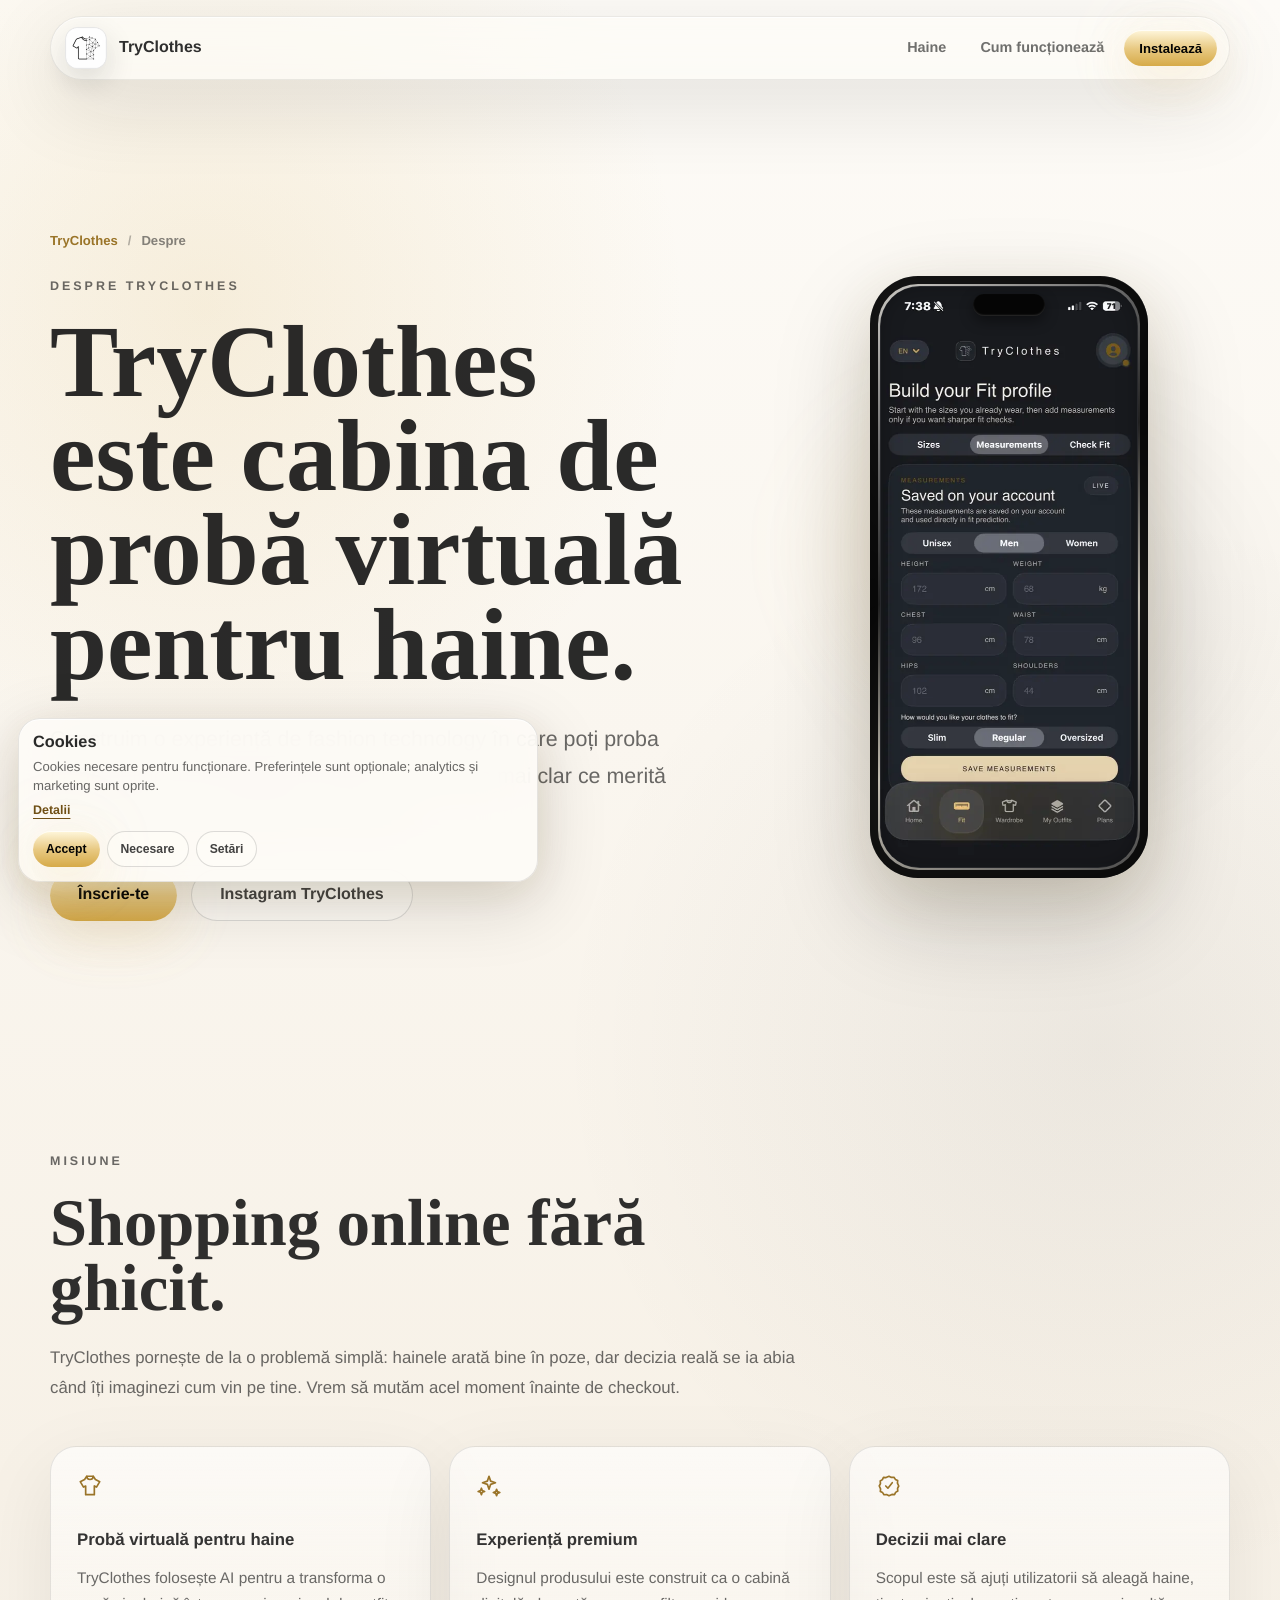
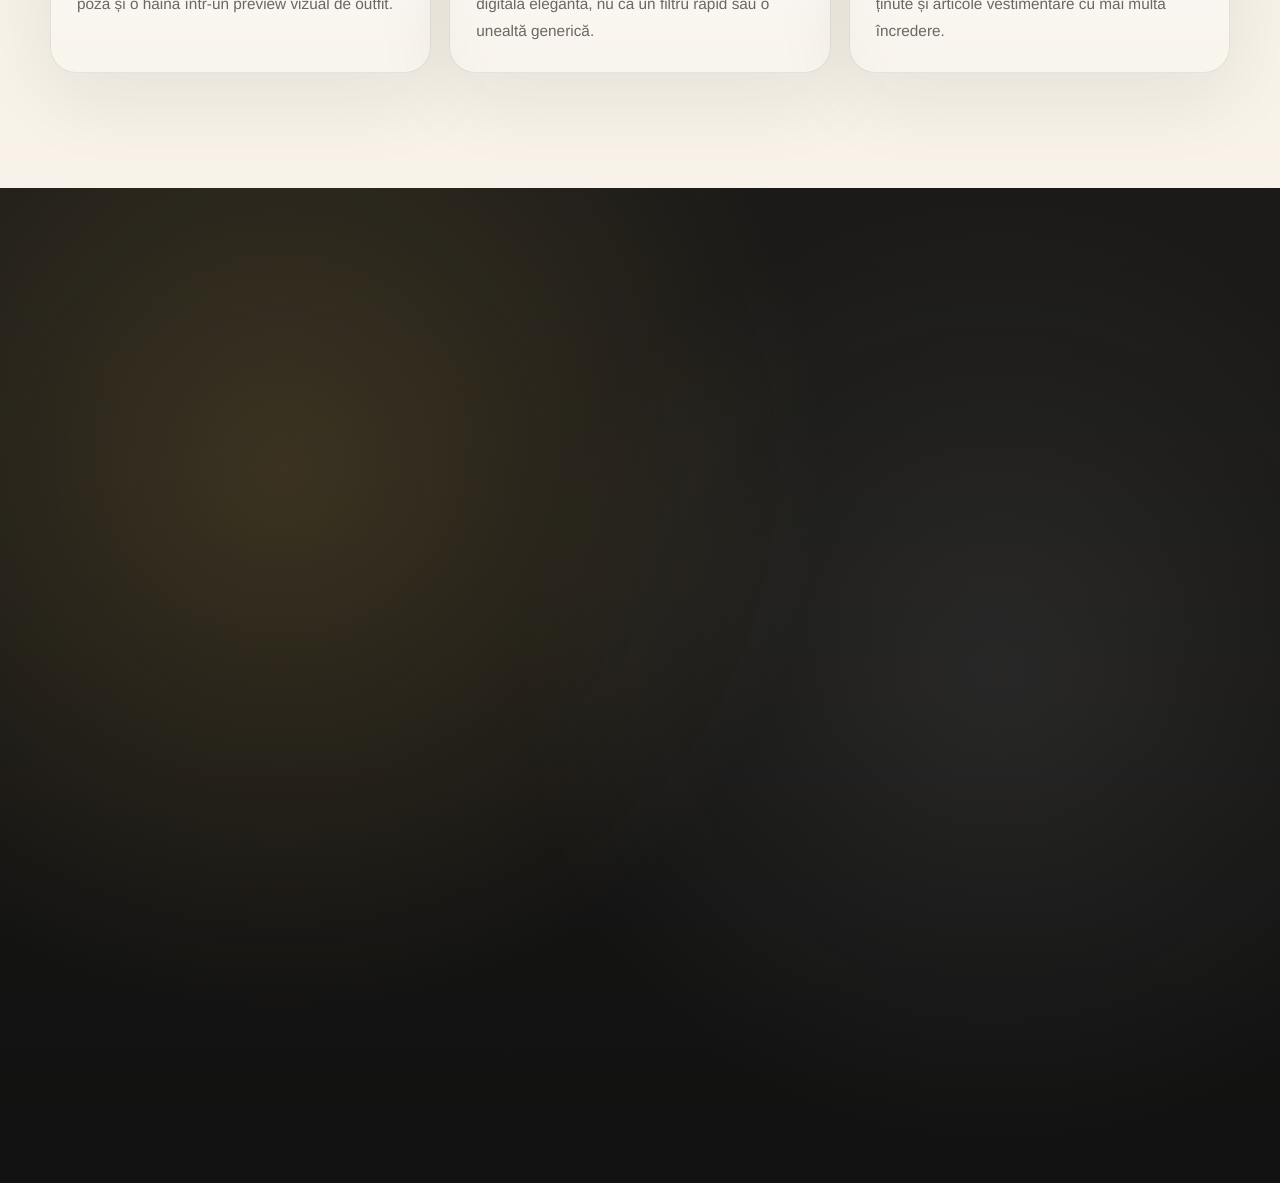
==== about/index.html @ 4b2c7ed9 "Stabilize Chrome hero scroll" ====
<!DOCTYPE html>
<html lang="ro" class="scroll-smooth">
<head>
    <meta charset="UTF-8">
    <meta name="viewport" content="width=device-width, initial-scale=1.0">
    <title>Despre TryClothes | Brandul de probă virtuală AI pentru haine</title>
    <meta name="description" content="Află ce este TryClothes: aplicația AI de probă virtuală pentru haine, construită pentru shopping online mai sigur, outfit-uri mai clare și decizii mai bune.">
    <meta name="keywords" content="TryClothes, despre TryClothes, try clothes, tryclothes, probă virtuală haine, AI clothes try-on, aplicație haine">
    <meta name="robots" content="index, follow, max-image-preview:large">
    <meta name="author" content="TryClothes">
    <meta name="theme-color" content="#fdfbf7">
    <link rel="canonical" href="https://try-clothes.com/about/">

    <meta property="og:type" content="website">
    <meta property="og:locale" content="ro_RO">
    <meta property="og:site_name" content="TryClothes">
    <meta property="og:title" content="Despre TryClothes">
    <meta property="og:description" content="TryClothes construiește o cabină de probă virtuală AI pentru haine și outfit-uri.">
    <meta property="og:url" content="https://try-clothes.com/about/">
    <meta property="og:image" content="https://try-clothes.com/og-image.png">

    <meta name="twitter:card" content="summary_large_image">
    <meta name="twitter:title" content="Despre TryClothes">
    <meta name="twitter:description" content="Brandul TryClothes și misiunea din spatele aplicației AI de probă virtuală pentru haine.">
    <meta name="twitter:image" content="https://try-clothes.com/og-image.png">

    <link rel="icon" href="/favicon.ico" sizes="any">
    <link rel="icon" type="image/png" href="/favicon-48x48.png">
    <link rel="apple-touch-icon" href="/apple-touch-icon.png">
    <link rel="stylesheet" href="../styles.bundle.css?v=20260525chromestable">
    <script src="../icons.js?v=20260523tbt6" defer></script>
    <script src="../cookie-consent.js?v=20260525cookies" defer></script>
    <script type="application/ld+json">
        {
          "@context": "https://schema.org",
          "@graph": [
            {
              "@type": "Organization",
              "@id": "https://try-clothes.com/#organization",
              "name": "TryClothes",
              "url": "https://try-clothes.com",
              "logo": "https://try-clothes.com/logo.png",
              "description": "TryClothes construiește o experiență premium de probă virtuală pentru haine.",
              "sameAs": [
                "https://www.instagram.com/tryclothes_/"
              ]
            },
            {
              "@type": "AboutPage",
              "@id": "https://try-clothes.com/about/#webpage",
              "url": "https://try-clothes.com/about/",
              "name": "Despre TryClothes",
              "description": "Pagina oficială despre TryClothes, brandul de probă virtuală AI pentru haine.",
              "isPartOf": {
                "@id": "https://try-clothes.com/#website"
              },
              "about": {
                "@id": "https://try-clothes.com/#organization"
              },
              "inLanguage": "ro-RO"
            },
            {
              "@type": "BreadcrumbList",
              "itemListElement": [
                {
                  "@type": "ListItem",
                  "position": 1,
                  "name": "TryClothes",
                  "item": "https://try-clothes.com/"
                },
                {
                  "@type": "ListItem",
                  "position": 2,
                  "name": "Despre TryClothes",
                  "item": "https://try-clothes.com/about/"
                }
              ]
            }
          ]
        }
    </script>
</head>
<body class="seo-body">
    <nav class="site-nav" aria-label="Navigație principală">
        <a class="brand-lockup" href="../" aria-label="TryClothes home">
            <img src="../assets/logo-160.webp?v=20260522perf" alt="TryClothes logo" class="brand-logo" width="42" height="42">
            <span>TryClothes</span>
        </a>

        <div class="nav-actions">
            <a class="nav-link" href="../#experience">Haine</a>
            <a class="nav-link" href="../#how-it-works">Cum funcționează</a>
            <button class="button button-primary button-small install-app-button" type="button" aria-disabled="true">Instalează</button>
        </div>
    </nav>

    <main class="seo-main">
        <section class="seo-section">
            <div class="seo-inner seo-hero-grid">
                <div>
                    <nav class="seo-breadcrumbs" aria-label="Breadcrumb">
                        <a href="../">TryClothes</a>
                        <span>Despre</span>
                    </nav>
                    <p class="seo-kicker">Despre TryClothes</p>
                    <h1 class="seo-title">TryClothes este cabina de probă virtuală pentru haine.</h1>
                    <p class="seo-lead">Construim o experiență de fashion technology în care poți proba haine online, poți compara outfits și poți vedea mai clar ce merită cumpărat înainte să plasezi comanda.</p>
                    <div class="seo-actions">
                        <a class="button button-primary" href="../#download">Înscrie-te</a>
                        <a class="button button-secondary" href="https://www.instagram.com/tryclothes_/" target="_blank" rel="noopener noreferrer">Instagram TryClothes</a>
                    </div>
                </div>

                <div class="seo-device-card" aria-hidden="true">
                    <div class="seo-phone">
                        <img src="../assets/app-fit-profile-520.webp" alt="" width="520" height="1129" loading="lazy" decoding="async">
                    </div>
                </div>
            </div>
        </section>

        <section class="seo-section">
            <div class="seo-inner">
                <p class="seo-kicker">Misiune</p>
                <h2>Shopping online fără ghicit.</h2>
                <p class="seo-intro-text">TryClothes pornește de la o problemă simplă: hainele arată bine în poze, dar decizia reală se ia abia când îți imaginezi cum vin pe tine. Vrem să mutăm acel moment înainte de checkout.</p>

                <div class="seo-card-grid">
                    <article class="seo-card">
                        <i data-lucide="shirt"></i>
                        <h3>Probă virtuală pentru haine</h3>
                        <p>TryClothes folosește AI pentru a transforma o poză și o haină într-un preview vizual de outfit.</p>
                    </article>
                    <article class="seo-card">
                        <i data-lucide="sparkles"></i>
                        <h3>Experiență premium</h3>
                        <p>Designul produsului este construit ca o cabină digitală elegantă, nu ca un filtru rapid sau o unealtă generică.</p>
                    </article>
                    <article class="seo-card">
                        <i data-lucide="badge-check"></i>
                        <h3>Decizii mai clare</h3>
                        <p>Scopul este să ajuți utilizatorii să aleagă haine, ținute și articole vestimentare cu mai multă încredere.</p>
                    </article>
                </div>
            </div>
        </section>

        <section class="seo-section seo-section-dark">
            <div class="seo-inner">
                <p class="seo-kicker">Brand</p>
                <h2 class="seo-dark-title">TryClothes este construit pentru viitorul probelor online.</h2>
                <p class="seo-intro-text">Pe măsură ce cumpărăturile de fashion se mută tot mai mult online, TryClothes vrea să devină locul unde utilizatorii pot încerca vizual haine înainte să cumpere: mai rapid, mai clar și mai aproape de felul în care alegem în viața reală.</p>
                <div class="seo-link-grid">
                    <a class="seo-link-card" href="../probeaza-haine-online/">
                        <span>Română</span>
                        <strong>Probează haine online</strong>
                    </a>
                    <a class="seo-link-card" href="../ai-clothes-try-on/">
                        <span>English</span>
                        <strong>AI clothes try-on</strong>
                    </a>
                    <a class="seo-link-card" href="../how-it-works/">
                        <span>Produs</span>
                        <strong>Cum funcționează</strong>
                    </a>
                </div>
            </div>
        </section>
    </main>

    <footer class="site-footer">
        <div class="footer-inner">
            <div class="footer-brand">
                <a class="brand-lockup brand-lockup-footer" href="../">
                    <img src="../assets/logo-160.webp?v=20260522perf" alt="TryClothes logo" class="brand-logo brand-logo-small" width="34" height="34">
                    <span>TryClothes</span>
                </a>
                <p>© 2026 TryClothes. Probă virtuală AI pentru haine, ținute și cumpărături online.</p>
                <div class="anpc-badges" aria-label="Link ANPC pentru consumatori">
                    <a class="anpc-badge anpc-badge-sal" href="https://reclamatiisal.anpc.ro" target="_blank" rel="noopener noreferrer" aria-label="ANPC - Soluționarea alternativă a litigiilor">
                        <img src="../assets/anpc-sal.png" alt="ANPC - Soluționarea alternativă a litigiilor" width="320" height="90" loading="lazy" decoding="async">
                    </a>
                </div>
            </div>
            <nav class="footer-links" aria-label="Pagini TryClothes">
                <div class="footer-link-group">
                    <span class="footer-link-title">Produs</span>
                    <a href="../probeaza-haine-online/">Probează haine</a>
                    <a href="../proba-virtuala-haine/">Probă virtuală</a>
                    <a href="../ai-clothes-try-on/">Probă AI</a>
                    <a href="../virtual-fitting-room/">Cabină virtuală</a>
                </div>
                <div class="footer-link-group">
                    <span class="footer-link-title">Resurse</span>
                    <a href="../how-it-works/">Cum funcționează</a>
                    <a href="../about/">Despre TryClothes</a>
                    <a href="../reduce-clothing-returns/">Retururi mai puține</a>
                    <a href="../#download">Înscrie-te</a>
                    <a href="../contact/">Contact</a>
                </div>
                <div class="footer-link-group">
                    <span class="footer-link-title">Legal</span>
                    <a href="../privacy/">Confidențialitate</a>
                    <a href="../terms/">Termeni</a>
                    <a href="../cookies/">Cookies</a>
                </div>
            </nav>
        </div>
    </footer>
</body>
</html>
---- styles.bundle.css ----
/* Generated from css/*.css by scripts/build-css.js. Do not edit directly. */
:root{color-scheme:light;--bg:#030303;--bg-soft:#080808;--cream:#fdfbf7;--onyx:#181818;--text:#f7f7f7;--muted:rgba(247,247,247,0.74);--faint:rgba(247,247,247,0.48);--line:rgba(255,255,255,0.09);--line-strong:rgba(255,255,255,0.16);--glass:rgba(12,12,12,0.54);--gold:#9a7428;--gold-deep:#6f4f16;--gold-on-dark:#c8a24e;--gold-soft:rgba(154,116,40,0.2);--gold-line:rgba(111,79,22,0.3);--radius-lg:32px;--radius-md:24px;--ease-out:cubic-bezier(0.16,1,0.3,1);--max:1180px;--font-serif:"Iowan Old Style","New York",Georgia,"Times New Roman",serif;--font-sans:-apple-system,BlinkMacSystemFont,"SF Pro Display","SF Pro Text","Helvetica Neue",Segoe UI,sans-serif}*{box-sizing:border-box}html{scroll-behavior:smooth;scroll-padding-top:108px}html.is-programmatic-scroll{scroll-behavior:auto}body{margin:0;min-width:320px;overflow-x:hidden;background:radial-gradient(circle at 12% 12%,rgba(232,201,130,0.18),transparent 28rem),radial-gradient(circle at 88% 38%,rgba(111,154,255,0.08),transparent 32rem),linear-gradient(180deg,#fdfbf7 0%,#f5efe5 52%,#fdfbf7 100%),var(--cream);color:var(--onyx);font-family:var(--font-sans);-webkit-font-smoothing:antialiased;text-rendering:geometricPrecision;scrollbar-width:none}body::-webkit-scrollbar{display:none}body::before{content:none;display:none}a{color:inherit;text-decoration:none}img,svg{display:block}button,input{font:inherit}.sr-only{position:absolute;width:1px;height:1px;padding:0;margin:-1px;overflow:hidden;clip:rect(0,0,0,0);white-space:nowrap;border:0}[hidden]{display:none!important}.site-nav{position:fixed;top:16px;left:50%;z-index:60;width:min(calc(100% - 32px),var(--max));min-height:64px;display:flex;align-items:center;justify-content:space-between;gap:20px;padding:10px 12px 10px 14px;border:1px solid rgba(24,24,24,0.08);border-radius:999px;background:rgba(253,251,247,0.72);box-shadow:0 24px 80px rgba(24,24,24,0.12),inset 0 1px 0 rgba(255,255,255,0.72);transform:translateX(-50%);backdrop-filter:blur(28px) saturate(140%);-webkit-backdrop-filter:blur(28px) saturate(140%)}.is-chromium .site-nav{background:rgba(253,251,247,0.9);backdrop-filter:none;-webkit-backdrop-filter:none}.brand-lockup{display:inline-flex;align-items:center;gap:12px;min-width:0;color:rgba(24,24,24,0.9);font-weight:800;letter-spacing:0}.brand-logo{width:42px;height:42px;object-fit:cover;border-radius:13px;background:#fff;border:1px solid rgba(24,24,24,0.1);box-shadow:0 12px 30px rgba(24,24,24,0.14)}.brand-logo-small{width:34px;height:34px;border-radius:10px}.nav-actions{display:flex;align-items:center;gap:6px}.nav-link{padding:12px 14px;border-radius:999px;color:rgba(24,24,24,0.62);font-size:0.9rem;font-weight:600;transition:color 100ms ease,background 100ms ease}.nav-link:hover{color:var(--onyx);background:rgba(24,24,24,0.06)}.button{display:inline-flex;align-items:center;justify-content:center;min-height:52px;padding:0 28px;border:0;border-radius:999px;cursor:pointer;font-weight:800;letter-spacing:0;transition:transform 100ms var(--ease-out),box-shadow 100ms ease,background 100ms ease}.button:hover{transform:translateY(-1px)}.button:active{transform:translateY(1px) scale(0.99)}.button-primary{color:#030303;background:linear-gradient(180deg,#fff7dc 0%,#e8c982 52%,#d6aa48 100%);box-shadow:0 16px 46px rgba(232,201,130,0.22),0 0 80px rgba(232,201,130,0.12),inset 0 1px 0 rgba(255,255,255,0.78)}.button-primary:hover{background:linear-gradient(180deg,#fffaf0 0%,#f0d793 52%,#dfb95a 100%);box-shadow:0 20px 58px rgba(232,201,130,0.3),0 0 110px rgba(232,201,130,0.16),inset 0 1px 0 rgba(255,255,255,0.9)}.button-small{min-height:42px;padding-inline:20px;font-size:0.9rem}.install-app-button{min-height:36px;padding-inline:15px;cursor:default;font-size:0.82rem;white-space:nowrap}.install-app-button:hover,.install-app-button:active{transform:none}.language-switcher{position:fixed;right:max(18px,env(safe-area-inset-right));bottom:max(18px,env(safe-area-inset-bottom));z-index:90;display:inline-flex;align-items:center;gap:4px;padding:7px;border:1px solid rgba(111,79,22,0.18);border-radius:999px;background:rgba(253,251,247,0.78);box-shadow:0 18px 50px rgba(24,24,24,0.12),0 0 70px rgba(232,201,130,0.12),inset 0 1px 0 rgba(255,255,255,0.74);backdrop-filter:blur(24px) saturate(145%);-webkit-backdrop-filter:blur(24px) saturate(145%)}.is-chromium .language-switcher{background:rgba(253,251,247,0.92);backdrop-filter:none;-webkit-backdrop-filter:none}.language-switcher-label{padding:0 10px 0 12px;color:rgba(24,24,24,0.58);font-size:0.72rem;font-weight:800;letter-spacing:0.18em;text-transform:uppercase}.language-switcher button{min-width:42px;min-height:36px;border:0;border-radius:999px;color:rgba(24,24,24,0.58);background:transparent;cursor:pointer;font-size:0.78rem;font-weight:900;letter-spacing:0.08em;transition:color 100ms ease,background 100ms ease,box-shadow 100ms ease,transform 100ms var(--ease-out)}.language-switcher button:hover{color:var(--onyx);transform:translateY(-1px)}.language-switcher button.is-active{color:#050505;background:linear-gradient(180deg,#fff7dc 0%,#e8c982 52%,#d6aa48 100%);box-shadow:0 12px 30px rgba(184,140,54,0.24),inset 0 1px 0 rgba(255,255,255,0.76)}.cookie-consent{position:fixed;left:max(18px,env(safe-area-inset-left));bottom:max(18px,env(safe-area-inset-bottom));z-index:120;width:min(calc(100% - 36px),520px);display:grid;grid-template-columns:1fr;gap:12px;padding:14px;border:1px solid rgba(24,24,24,0.1);border-radius:22px;background:rgba(253,251,247,0.93);box-shadow:0 20px 70px rgba(24,24,24,0.16),0 10px 42px rgba(154,116,40,0.1),inset 0 1px 0 rgba(255,255,255,0.86);backdrop-filter:blur(26px) saturate(145%);-webkit-backdrop-filter:blur(26px) saturate(145%)}.cookie-consent.is-hiding{opacity:0;transform:translateY(10px);transition:opacity 160ms ease,transform 160ms var(--ease-out)}.cookie-consent-main{min-width:0}.cookie-eyebrow{display:none}.cookie-consent h2{margin:0;color:rgba(24,24,24,0.92);font-size:1.02rem;line-height:1.2}.cookie-consent-text{margin:6px 0 0;color:rgba(24,24,24,0.66);font-size:0.82rem;line-height:1.44}.cookie-policy-link{display:inline-flex;margin-top:7px;color:var(--gold-deep);font-size:0.78rem;font-weight:900;text-decoration:underline;text-underline-offset:4px}.cookie-actions{display:flex;align-items:center;justify-content:flex-start;gap:7px;flex-wrap:wrap}.cookie-button{min-height:36px;padding-inline:13px;font-size:0.76rem;white-space:nowrap}.cookie-settings{grid-column:1 / -1;display:grid;gap:8px}.cookie-option{display:grid;grid-template-columns:16px minmax(0,1fr);gap:10px;align-items:start;padding:10px 11px;border:1px solid rgba(24,24,24,0.09);border-radius:14px;background:rgba(255,255,255,0.5)}.cookie-option input{width:14px;height:14px;margin:3px 0 0;accent-color:var(--gold-deep)}.cookie-option-copy,.cookie-option-title,.cookie-option-text{display:block}.cookie-option-title{color:rgba(24,24,24,0.86);font-size:0.82rem;font-weight:900;line-height:1.28}.cookie-option-text{margin-top:3px;color:rgba(24,24,24,0.58);font-size:0.76rem;line-height:1.38}.cookie-option-badge{display:inline-flex;margin-left:6px;padding:2px 6px;border-radius:999px;color:rgba(24,24,24,0.58);background:rgba(154,116,40,0.12);font-size:0.56rem;font-weight:900;letter-spacing:0.08em;text-transform:uppercase;vertical-align:middle}.cookie-status{grid-column:1 / -1;margin:0;color:rgba(24,24,24,0.62);font-size:0.76rem;font-weight:700}.cookie-settings-link{width:100%;min-height:46px;margin-top:18px}.hero-shell{position:relative;width:100%;height:var(--hero-scroll-height,540vh);background:var(--cream);overflow:visible}.hero-shell::before,.hero-shell::after{content:"";position:absolute;pointer-events:none}.hero-shell::before{inset:-18% -12% auto -12%;height:70%;z-index:1;opacity:0.72;background:radial-gradient(ellipse at 22% 42%,rgba(232,201,130,0.24),transparent 42%),radial-gradient(ellipse at 74% 18%,rgba(118,164,255,0.12),transparent 48%),linear-gradient(105deg,transparent 12%,rgba(255,255,255,0.48) 48%,transparent 72%);transform:rotate(-5deg)}.hero-shell::after{left:0;right:0;bottom:-1px;z-index:2;height:18vh;background:radial-gradient(ellipse at 50% 100%,rgba(232,201,130,0.18),transparent 58%),linear-gradient(180deg,transparent 0%,rgba(253,251,247,0.72) 54%,#fdfbf7 100%)}.hero-bg,.hero-overlay{position:absolute;inset:0}.hero-bg{background-image:image-set( url("../assets/hero-bg-bw-1920.webp") type("image/webp"),url("../assets/hero-bg-bw.jpg") type("image/jpeg") );background-size:cover;background-position:center center;background-attachment:scroll;opacity:0.34}.hero-overlay{background:radial-gradient(circle at 54% 40%,rgba(232,201,130,0.2),transparent 27rem),radial-gradient(circle at 72% 64%,rgba(88,129,230,0.08),transparent 28rem),radial-gradient(circle at center,rgba(253,251,247,0.4) 0%,rgba(253,251,247,0.78) 58%,#fdfbf7 100%),linear-gradient(180deg,rgba(253,251,247,0.74) 0%,rgba(253,251,247,0.46) 52%,#fdfbf7 100%)}.hero-stage{position:sticky;top:0;z-index:10;width:100%;height:100vh;display:flex;align-items:center;justify-content:center;overflow:hidden;padding:90px 24px 40px;contain:layout paint}.scene-3d{perspective:1800px;transform-style:preserve-3d}.hero-copy{position:absolute;top:clamp(98px,15vh,148px);left:50%;z-index:8;width:min(620px,calc(100% - 40px));text-align:center;opacity:0.82;transform:translateX(-50%);pointer-events:none}.eyebrow{margin:0 0 16px;color:var(--gold-deep);font-size:0.72rem;font-weight:800;letter-spacing:0.22em;text-transform:uppercase}.hero-copy h1,.story-caption h2,.section-heading h2,.cta-inner h2{margin:0;font-family:var(--font-serif);letter-spacing:0;line-height:0.92}.hero-copy h1{color:rgba(24,24,24,0.9);font-size:clamp(2.6rem,6vw,5.5rem);font-weight:600;text-shadow:0 22px 90px rgba(255,255,255,0.62),0 12px 58px rgba(188,150,70,0.12)}.hero-subtitle{width:min(480px,100%);margin:16px auto 0;color:rgba(24,24,24,0.62);font-size:clamp(0.92rem,1.4vw,1.05rem);font-weight:400;line-height:1.55}.scroll-cue{display:inline-flex;flex-direction:column;align-items:center;gap:10px;margin-top:26px;color:rgba(24,24,24,0.48);font-size:0.7rem;font-weight:800;letter-spacing:0.24em;text-transform:uppercase;animation:floatCue 1.7s ease-in-out infinite}.scroll-cue svg{width:18px;height:18px}.cinematic-light{position:absolute;z-index:1;width:620px;height:620px;border-radius:999px;opacity:0;pointer-events:none;mix-blend-mode:multiply;will-change:transform,opacity}.cinematic-light-left{top:11vh;left:-12vw;background:radial-gradient(circle,rgba(195,215,255,0.16),transparent 62%)}.cinematic-light-right{right:-12vw;bottom:8vh;background:radial-gradient(circle,rgba(232,201,130,0.22),transparent 62%)}.phone-drop{position:relative;z-index:12;margin:4.75rem auto 0;opacity:0;transform-style:preserve-3d;will-change:transform,opacity;transform:translate3d(0,-100vh,0) rotateZ(12deg) rotateX(15deg) scale(0.8);--original-screen-opacity:0.82;--result-screen-opacity:0;--aura-opacity:0;--aura-scale:0.74;--ring-opacity:0;--ring-rotation:-24deg;--edge-glow:0;--metal-flare-opacity:0;--metal-flare-x:-145%;--glass-bloom:0}.phone-drop::before{content:"";display:block;position:absolute;inset:-104px -84px;z-index:-2;border-radius:999px;opacity:var(--aura-opacity);background:radial-gradient(ellipse at 46% 42%,rgba(232,201,130,0.28),transparent 46%),radial-gradient(ellipse at 62% 54%,rgba(118,164,255,0.1),transparent 54%);filter:blur(36px);transform:scale(var(--aura-scale)) translateZ(-36px);transition:none}.phone-drop::after{content:"";position:absolute;inset:-28px -22px;z-index:-1;border-radius:62px;opacity:var(--ring-opacity);pointer-events:none;background:conic-gradient(from 172deg,transparent 0deg,rgba(232,201,130,0.04) 56deg,rgba(255,245,205,0.46) 88deg,rgba(118,164,255,0.22) 132deg,transparent 180deg,transparent 360deg);filter:blur(0.2px);transform:rotate(var(--ring-rotation)) translateZ(-14px);-webkit-mask:linear-gradient(#000 0 0) content-box,linear-gradient(#000 0 0);-webkit-mask-composite:xor;mask-composite:exclude;padding:1px}.phone-drop.is-present::before{opacity:var(--aura-opacity);transform:scale(var(--aura-scale)) translateZ(-36px)}.phone-3d-wrapper{position:relative;width:260px;height:540px;transform-style:preserve-3d;will-change:transform;transform:rotateY(0deg)}.phone-3d-wrapper::before{content:"";position:absolute;inset:-2px;border-radius:48px;pointer-events:none;opacity:var(--edge-glow);box-shadow:0 0 48px rgba(232,201,130,0.28),0 0 72px rgba(102,142,255,0.16),0 0 88px rgba(255,238,190,0.14),0 0 118px rgba(104,137,210,0.08);transform:translateZ(-12px)}.phone-3d-wrapper::after{content:"";position:absolute;inset:-1px;z-index:60;opacity:var(--edge-glow);border:1px solid rgba(255,246,213,0.38);border-radius:47px;pointer-events:none;box-shadow:inset 18px 0 34px rgba(255,255,255,0.12),inset -16px 0 34px rgba(232,201,130,0.16),inset 0 0 24px rgba(255,237,190,0.12);transform:translateZ(12px)}.phone-body-layer{position:absolute;inset:0;border:2px solid #3d3d3d;border-radius:46px;background-color:#111;background-image:linear-gradient(90deg,rgba(255,255,255,0.08),transparent 18%,transparent 82%,rgba(255,255,255,0.06)),linear-gradient(180deg,#181818,#0d0d0d 48%,#1b1b1b);box-shadow:inset 0 0 15px rgba(0,0,0,1);pointer-events:none;transform-style:preserve-3d}.phone-body-layer:nth-child(1),.phone-body-layer:nth-child(2),.phone-body-layer:nth-child(18),.phone-body-layer:nth-child(19){border-color:#1f1f1f}.phone-face{position:absolute;width:100%;height:100%;backface-visibility:hidden;-webkit-backface-visibility:hidden;transform-style:preserve-3d}.phone-front{transform:translateZ(10px)}.phone-back{transform:rotateY(180deg) translateZ(10px)}.screen-mask{position:absolute;inset:0;overflow:hidden;border:6px solid #141414;border-radius:46px;background:#000;box-shadow:inset 0 0 0 2px #000}.screen-mask::after{content:"";position:absolute;inset:-20%;z-index:45;pointer-events:none;opacity:var(--metal-flare-opacity);background:linear-gradient(112deg,transparent 0%,transparent 34%,rgba(255,255,255,0.08) 42%,rgba(255,242,196,0.5) 49%,rgba(122,158,228,0.18) 56%,transparent 68%,transparent 100%);mix-blend-mode:screen;transform:translateX(var(--metal-flare-x)) rotate(8deg) translateZ(22px);will-change:transform,opacity}.screen-img{position:absolute;inset:0;width:100%;height:100%;object-fit:cover}.screen-img-muted{filter:grayscale(1) contrast(1.04)}.screen-img-fit-profile{object-position:center top}#screen-1{opacity:var(--original-screen-opacity)}#screen-3{opacity:var(--result-screen-opacity)}.processing-layer{position:absolute;inset:0;background:rgba(6,6,8,0.18);mix-blend-mode:multiply}.scan-line{position:absolute;left:0;z-index:40;width:100%;height:2px;background:#fff;box-shadow:0 0 20px 2px #fff;animation:scan 2.5s cubic-bezier(0.4,0,0.2,1) infinite}.dynamic-island{position:absolute;top:14px;left:50%;z-index:52;width:86px;height:26px;border-radius:20px;background:#000;box-shadow:inset 0 -1px 2px rgba(255,255,255,0.16),0 4px 10px rgba(0,0,0,0.5);transform:translateX(-50%) translateZ(4px)}.ui-float{position:absolute;left:50%;bottom:30px;z-index:50;display:inline-flex;align-items:center;gap:8px;white-space:nowrap;border-radius:999px;padding:12px 20px;font-size:0.75rem;font-weight:800;letter-spacing:0.02em;box-shadow:0 20px 50px rgba(0,0,0,0.42);transform:translateX(-50%) translateZ(24px)}.ui-float svg{width:16px;height:16px}.ui-float-dark{color:#fff;border:1px solid rgba(255,255,255,0.12);background:rgba(0,0,0,0.48);backdrop-filter:blur(18px);-webkit-backdrop-filter:blur(18px)}.ui-float-light{color:#000;background:rgba(255,255,255,0.92)}.glare{position:absolute;inset:-50%;z-index:40;pointer-events:none;background:linear-gradient(45deg,transparent 38%,rgba(255,255,255,0.24) 48%,rgba(232,201,130,0.16) 52%,transparent 63%);transform:translateX(-100%) rotate(25deg)}.is-chromium .cinematic-light,.is-chromium .glare,.is-chromium .scan-line{display:none}.is-chromium .phone-drop{--aura-opacity:0;--ring-opacity:0;--edge-glow:0.18;--metal-flare-opacity:0;--glass-bloom:0}.is-chromium .phone-drop::before,.is-chromium .phone-drop::after,.is-chromium .phone-3d-wrapper::before,.is-chromium .screen-mask::after{display:none}.is-chromium .phone-3d-wrapper::after{opacity:0.18;box-shadow:inset 10px 0 22px rgba(255,255,255,0.08),inset -10px 0 22px rgba(232,201,130,0.1)}.is-chromium .phone-body-layer{box-shadow:inset 0 0 10px rgba(0,0,0,0.88)}.is-chromium .phone-body-layer:nth-child(2n+3):nth-child(-n+17){display:none}.is-chromium .processing-layer{mix-blend-mode:normal}.story-caption{position:absolute;left:50%;z-index:8;width:min(620px,calc(100% - 32px));text-align:center;opacity:0;transform:translateX(-50%);pointer-events:none;filter:saturate(0.9)}.story-caption-mid{bottom:clamp(18px,3.6vh,46px)}.story-caption-final{top:auto;bottom:clamp(18px,3.6vh,46px)}.story-caption h2{color:rgba(24,24,24,0.84);font-size:clamp(1.55rem,3vw,2.65rem);font-weight:600;text-shadow:0 20px 90px rgba(255,255,255,0.62),0 0 46px rgba(232,201,130,0.1)}.story-caption p:not(.eyebrow){margin:10px 0 0;color:rgba(24,24,24,0.58);font-size:clamp(0.86rem,1.15vw,1rem)}.transition-wash{position:absolute;inset:0;z-index:30;opacity:0;pointer-events:none;background:radial-gradient(circle at 56% 68%,rgba(232,201,130,0.18),transparent 30rem),radial-gradient(circle at 44% 74%,rgba(118,164,255,0.08),transparent 28rem),linear-gradient(180deg,transparent 0%,rgba(253,251,247,0.62) 48%,#fdfbf7 100%)}.section{position:relative;z-index:20;overflow:hidden;scroll-margin-top:108px;padding:104px 24px;background:var(--cream);color:var(--onyx);content-visibility:auto;contain-intrinsic-size:780px}.section::before,.section::after{content:"";position:absolute;left:0;right:0;pointer-events:none}.section::before{top:0;height:180px;background:linear-gradient(180deg,rgba(253,251,247,0.96),rgba(253,251,247,0))}.section::after{bottom:-1px;height:150px;background:linear-gradient(180deg,rgba(253,251,247,0),rgba(244,238,226,0.72))}.section-inner{position:relative;z-index:1;width:min(100%,var(--max));margin:0 auto}.section-heading{width:min(820px,100%);margin:0 auto 56px;text-align:center}.section-heading h2,.steps-heading h2,.cta-inner h2{margin:0;font-family:var(--font-serif);font-size:4.6rem;font-weight:600;line-height:0.98;letter-spacing:0}.section-heading p:not(.eyebrow),.steps-heading p:not(.eyebrow),.cta-inner p:not(.eyebrow){margin:22px auto 0;max-width:680px;color:rgba(24,24,24,0.66);font-size:1.08rem;line-height:1.82}.section-light{background:linear-gradient(180deg,#fdfbf7 0%,#fdfbf7 82%,#f5efe5 100%),radial-gradient(circle at 14% 28%,rgba(220,184,104,0.18),transparent 31rem),radial-gradient(circle at 86% 62%,rgba(40,48,62,0.08),transparent 30rem),var(--cream);padding-top:108px}.section-intro{margin-top:0;padding-top:clamp(52px,6vw,80px);padding-bottom:72px}.section-intro::before{height:16px;background:linear-gradient(180deg,rgba(253,251,247,0.1),rgba(253,251,247,0))}.experience-layout{display:grid;gap:52px}.editorial-heading{margin-bottom:0}.floating-phone-stage{position:relative;min-height:650px;display:grid;place-items:center;isolation:isolate}.floating-phone-stage::before{content:"";position:absolute;left:50%;top:50%;z-index:-2;width:min(760px,78vw);height:min(420px,54vw);border-radius:999px;background:radial-gradient(circle at 35% 36%,rgba(220,184,104,0.16),transparent 50%),radial-gradient(circle at 66% 58%,rgba(24,24,24,0.06),transparent 58%);transform:translate(-50%,-50%)}.floating-phone-stage::after{content:none;display:none}.editorial-phone{position:absolute;display:grid;justify-items:center;gap:18px}.editorial-phone span{color:rgba(24,24,24,0.46);font-size:0.76rem;font-weight:800;letter-spacing:0.22em;text-transform:uppercase}.editorial-phone-result{left:18%;top:0;transform:rotate(-7deg)}.editorial-phone-fit{right:17%;bottom:34px;transform:rotate(6deg)}.editorial-phone-shell{position:relative;width:276px;aspect-ratio:1179 / 2556;padding:0;overflow:visible;border-radius:50px;background:linear-gradient(145deg,#f7f4ec,#8d8d8d 24%,#1c1c1c 42%,#d8d3c5 63%,#4a4a4a 100%);box-shadow:0 38px 88px rgba(24,24,24,0.2),0 18px 54px rgba(174,136,54,0.1),inset 0 1px 0 rgba(255,255,255,0.72)}.editorial-phone-shell::before{content:"";position:absolute;inset:0;z-index:2;border-radius:50px;pointer-events:none;box-shadow:inset 0 0 0 8px rgba(6,6,6,0.92),inset 0 0 0 10px rgba(255,255,255,0.07),inset 0 0 26px rgba(0,0,0,0.56),inset 16px 0 30px rgba(255,255,255,0.08)}.editorial-phone-shell::after{content:"";position:absolute;left:50%;bottom:16px;z-index:5;width:31%;height:3.5px;border-radius:999px;background:rgba(255,255,255,0.82);transform:translateX(-50%)}.editorial-phone-shell img{position:absolute;inset:10px;width:calc(100% - 20px);height:calc(100% - 20px);object-fit:cover;border-radius:40px;background:#101216}.editorial-phone-island{position:absolute;top:19px;left:50%;z-index:6;width:76px;height:22px;border-radius:999px;background:#050505;box-shadow:inset 0 -1px 2px rgba(255,255,255,0.14),0 5px 14px rgba(0,0,0,0.48);transform:translateX(-50%)}.section-steps{background:linear-gradient(180deg,#f5efe5 0%,#fdfbf7 18%,#fdfbf7 74%,#f3eadc 100%),radial-gradient(circle at 14% 16%,rgba(220,184,104,0.16),transparent 28rem),radial-gradient(circle at 88% 70%,rgba(24,24,24,0.07),transparent 30rem),var(--cream)}.section-steps{padding-top:96px}.section-steps::before{background:linear-gradient(180deg,rgba(245,239,229,0.9),rgba(253,251,247,0))}.steps-heading{width:min(760px,100%);margin:0 0 54px}.steps-heading h2{color:var(--onyx)}.steps-heading p:not(.eyebrow){margin-left:0;color:rgba(24,24,24,0.66)}.steps-grid{display:grid;grid-template-columns:repeat(3,minmax(0,1fr));gap:22px}.step-card{position:relative;min-height:360px;overflow:hidden;padding:34px 30px;border:1px solid rgba(24,24,24,0.08);border-radius:28px;background:linear-gradient(145deg,rgba(255,255,255,0.84),rgba(255,255,255,0.34)),rgba(255,255,255,0.44);box-shadow:0 34px 90px rgba(24,24,24,0.08),0 18px 70px rgba(220,184,104,0.09),inset 0 1px 0 rgba(255,255,255,0.78);backdrop-filter:blur(22px);-webkit-backdrop-filter:blur(22px);transition:transform 120ms var(--ease-out),border-color 120ms ease,box-shadow 120ms ease}.step-card:hover{transform:translateY(-8px);border-color:rgba(111,79,22,0.28);box-shadow:0 42px 110px rgba(24,24,24,0.11),0 26px 90px rgba(220,184,104,0.14),inset 0 1px 0 rgba(255,255,255,0.9)}.step-ghost{position:absolute;right:18px;bottom:-18px;color:rgba(24,24,24,0.055);font-family:var(--font-serif);font-size:9.5rem;font-weight:700;line-height:0.8}.step-icon{position:relative;z-index:1;display:grid;place-items:center;width:68px;height:68px;margin-bottom:66px;border:1px solid rgba(174,136,54,0.28);border-radius:999px;color:rgba(24,24,24,0.7);background:rgba(253,251,247,0.66)}.step-icon svg{width:29px;height:29px;stroke-width:1.45}.step-card h3{position:relative;z-index:1;margin:0;max-width:260px;color:var(--onyx);font-family:var(--font-serif);font-size:2rem;font-weight:600;line-height:1.08;letter-spacing:0}.step-card p{position:relative;z-index:1;margin:18px 0 0;color:rgba(24,24,24,0.62);font-size:1rem;line-height:1.78}.section-faq{background:linear-gradient(180deg,#f3eadc 0%,#fdfbf7 14%,#fdfbf7 86%,#eee4d3 100%),radial-gradient(circle at 16% 14%,rgba(220,184,104,0.12),transparent 30rem),var(--cream)}.faq-layout{display:grid;grid-template-columns:minmax(0,0.85fr) minmax(0,1.15fr);gap:90px;align-items:start}.faq-heading{position:relative;top:auto;margin:0;text-align:left}.faq-language-stack{display:grid;gap:44px}.faq-language-block{display:grid;gap:12px}.faq-language-title{margin:0;color:var(--gold-deep);font-size:0.74rem;font-weight:900;letter-spacing:0.24em;text-transform:uppercase}.faq-grid{display:grid;border-top:1px solid rgba(111,79,22,0.3)}.faq-item{border-bottom:1px solid rgba(111,79,22,0.28)}.faq-item summary{display:grid;grid-template-columns:minmax(0,1fr) auto;gap:20px;align-items:center;padding:28px 0;color:var(--onyx);cursor:pointer;list-style:none}.faq-item summary::-webkit-details-marker{display:none}.faq-item summary span{font-family:var(--font-serif);font-size:1.65rem;font-weight:600;line-height:1.18;letter-spacing:0}.faq-item summary svg{width:22px;height:22px;color:var(--gold-deep);stroke-width:1.45;transition:transform 100ms var(--ease-out)}.faq-item[open] summary svg{transform:rotate(45deg)}.faq-item p{max-width:620px;margin:-8px 0 30px;color:rgba(24,24,24,0.64);font-size:1rem;line-height:1.82}.section-cta{min-height:560px;display:grid;place-items:center;text-align:center;color:#fff;background:linear-gradient(180deg,#eee4d3 0%,#181818 14%,#111 78%,#fdfbf7 100%),radial-gradient(circle at 50% 22%,rgba(220,184,104,0.24),transparent 32rem),radial-gradient(circle at 72% 78%,rgba(93,125,183,0.16),transparent 30rem),var(--onyx)}.section-cta::before{height:220px;background:linear-gradient(180deg,#eee4d3 0%,rgba(24,24,24,0))}.section-cta::after{height:190px;background:linear-gradient(180deg,rgba(24,24,24,0),rgba(253,251,247,0.96))}.cta-glow{position:absolute;top:50%;left:50%;width:min(760px,88vw);height:min(760px,88vw);border-radius:999px;background:radial-gradient(circle at 44% 36%,rgba(220,184,104,0.32),transparent 58%),radial-gradient(circle at 62% 66%,rgba(102,132,190,0.16),transparent 66%);filter:blur(70px);transform:translate(-50%,-50%);pointer-events:none}.cta-inner{position:relative;z-index:1;width:min(880px,100%)}.cta-inner h2{color:#fff8e8;font-size:5.4rem;text-shadow:0 24px 100px rgba(220,184,104,0.16)}.section-cta .eyebrow{color:var(--gold-on-dark)}.cta-inner p:not(.eyebrow){color:rgba(255,255,255,0.68)}.waitlist-form{display:grid;grid-template-columns:minmax(0,1fr) auto;grid-template-areas:"email button" "consent consent" "status status";align-items:end;gap:30px;width:min(650px,100%);margin:54px auto 0}.waitlist-form input[name="botcheck"]{display:none}.waitlist-form input[type="email"]{grid-area:email;width:100%;min-width:0;height:58px;padding:0;border:0;border-bottom:1px solid rgba(200,162,78,0.7);outline:0;color:#fff;background:transparent;border-radius:0}.waitlist-form input[type="email"]::placeholder{color:rgba(255,255,255,0.42)}.waitlist-form input[type="email"]:focus{border-color:var(--gold-on-dark)}.waitlist-form .button{grid-area:button}.consent-row{grid-area:consent;display:grid;grid-template-columns:18px minmax(0,1fr);gap:12px;align-items:start;margin-top:-8px;color:rgba(255,255,255,0.62);font-size:0.82rem;line-height:1.58;text-align:left}.consent-row input[type="checkbox"]{width:16px;height:16px;margin:3px 0 0;accent-color:var(--gold-on-dark)}.consent-row a{color:var(--gold-on-dark);text-decoration:underline;text-underline-offset:3px}.button-ghost{min-height:54px;border:1px solid rgba(200,162,78,0.82);color:var(--gold-on-dark);background:rgba(255,255,255,0.02);font-size:0.78rem;letter-spacing:0.2em;text-transform:uppercase;box-shadow:0 20px 70px rgba(220,184,104,0.08)}.button-ghost:hover{color:#181818;background:var(--gold-on-dark);box-shadow:0 24px 90px rgba(220,184,104,0.2)}.button-ghost:disabled{cursor:wait;opacity:0.58;transform:none}.form-status{grid-area:status;min-height:24px;margin:-12px 0 0;color:rgba(255,255,255,0.7);font-size:0.9rem;line-height:1.5;text-align:left}.site-footer{position:relative;z-index:20;padding:42px 24px;border-top:1px solid rgba(174,136,54,0.16);background:linear-gradient(180deg,#fdfbf7 0%,#f5efe5 100%);color:var(--onyx);content-visibility:auto;contain-intrinsic-size:260px}.footer-inner{width:min(100%,var(--max));margin:0 auto;display:grid;grid-template-columns:minmax(430px,0.82fr) minmax(0,1.18fr);gap:clamp(28px,4vw,56px);align-items:start}.footer-brand{display:grid;justify-items:start;gap:16px}.brand-lockup-footer{justify-self:start;font-size:1.02rem}.footer-brand p{max-width:540px;margin:0;color:rgba(24,24,24,0.46);font-size:0.9rem;line-height:1.62;text-align:left}.anpc-badges{display:flex;flex-wrap:nowrap;gap:10px;align-items:center;max-width:272px;margin-top:6px}.anpc-badge{display:inline-flex;align-items:center;justify-content:center;overflow:hidden;border:1px solid rgba(24,24,24,0.08);border-radius:16px;background:rgba(255,255,255,0.66);box-shadow:0 18px 48px rgba(24,24,24,0.08),inset 0 1px 0 rgba(255,255,255,0.78);transition:transform 100ms var(--ease-out),box-shadow 100ms ease,border-color 100ms ease}.anpc-badge:hover{border-color:rgba(111,79,22,0.24);box-shadow:0 22px 58px rgba(24,24,24,0.11),0 14px 42px rgba(154,116,40,0.1),inset 0 1px 0 rgba(255,255,255,0.88);transform:translateY(-2px)}.anpc-badge img{width:100%;height:auto}.anpc-badge-sal{width:252px;padding:5px}.footer-links{justify-self:stretch;display:grid;grid-template-columns:repeat(3,minmax(0,1fr));gap:clamp(22px,3vw,42px);width:100%;text-align:left}.footer-link-group{position:relative;display:grid;align-content:start;gap:10px;min-height:100%;padding-left:18px;border-left:1px solid rgba(111,79,22,0.18)}.footer-link-title{display:block;margin-bottom:5px;color:var(--gold-deep);font-size:0.7rem;font-weight:900;letter-spacing:0.18em;line-height:1;text-transform:uppercase}.footer-links a{position:relative;width:fit-content;color:rgba(24,24,24,0.54);font-size:0.9rem;font-weight:800;line-height:1.25;transition:color 100ms ease,transform 100ms var(--ease-out)}.footer-links a::after{content:"";position:absolute;left:0;bottom:-3px;width:0;height:1px;background:rgba(111,79,22,0.44);transition:width 100ms ease}.footer-links a:hover{color:var(--onyx);transform:translateX(-2px)}.footer-links a:hover::after{width:100%}.seo-body{background:radial-gradient(circle at 16% 10%,rgba(220,184,104,0.18),transparent 30rem),radial-gradient(circle at 86% 34%,rgba(24,24,24,0.06),transparent 34rem),linear-gradient(180deg,#fdfbf7 0%,#f7f1e7 48%,#fdfbf7 100%)}.seo-main{padding-top:118px}.seo-section{position:relative;padding:clamp(76px,9vw,132px) 24px;content-visibility:auto;contain-intrinsic-size:820px}.seo-section-dark{overflow:hidden;background:radial-gradient(circle at 22% 28%,rgba(200,162,78,0.2),transparent 34rem),radial-gradient(circle at 78% 48%,rgba(255,255,255,0.08),transparent 30rem),linear-gradient(180deg,#1b1a18 0%,#111 100%);color:#fdfbf7}.seo-inner{width:min(100%,var(--max));margin:0 auto}.seo-breadcrumbs{display:flex;flex-wrap:wrap;gap:10px;margin-bottom:28px;color:rgba(24,24,24,0.52);font-size:0.82rem;font-weight:700}.seo-breadcrumbs a{color:var(--gold)}.seo-breadcrumbs span::before{content:"/";margin-right:10px;color:rgba(24,24,24,0.32)}.seo-hero-grid,.seo-split{display:grid;grid-template-columns:minmax(0,1fr) minmax(320px,0.68fr);gap:clamp(44px,7vw,92px);align-items:center}.seo-kicker{margin:0 0 18px;color:var(--gold);font-size:0.78rem;font-weight:900;letter-spacing:0.24em;text-transform:uppercase}.seo-title{max-width:780px;margin:0;color:rgba(24,24,24,0.92);font-family:var(--font-serif);font-size:clamp(3.1rem,8vw,7rem);font-weight:700;line-height:0.92;letter-spacing:0}.seo-lead{max-width:660px;margin:28px 0 0;color:rgba(24,24,24,0.68);font-size:clamp(1.05rem,1.8vw,1.34rem);line-height:1.72}.seo-actions{display:flex;flex-wrap:wrap;gap:14px;margin-top:36px}.seo-actions .button{min-height:52px}.button-secondary{border:1px solid rgba(24,24,24,0.14);color:rgba(24,24,24,0.82);background:rgba(253,251,247,0.58)}.button-secondary:hover{border-color:rgba(154,116,40,0.34);color:var(--onyx);background:rgba(255,255,255,0.86)}.seo-device-card{position:relative;min-height:520px;display:grid;place-items:center}.seo-device-card::before{content:"";position:absolute;inset:8% -12%;z-index:-1;border-radius:999px;background:radial-gradient(circle at 42% 44%,rgba(220,184,104,0.18),transparent 42%),radial-gradient(circle at 60% 58%,rgba(24,24,24,0.08),transparent 58%);filter:blur(34px)}.seo-phone{position:relative;width:min(278px,72vw);aspect-ratio:1179 / 2556;border-radius:48px;background:linear-gradient(145deg,#fbf7ef,#777 22%,#101010 42%,#ddd7c8 64%,#444 100%);box-shadow:0 38px 96px rgba(24,24,24,0.22),0 18px 54px rgba(174,136,54,0.12),inset 0 1px 0 rgba(255,255,255,0.8)}.seo-phone::before{content:"";position:absolute;inset:0;z-index:2;border-radius:48px;pointer-events:none;box-shadow:inset 0 0 0 8px rgba(6,6,6,0.92),inset 0 0 0 11px rgba(255,255,255,0.08),inset 0 0 28px rgba(0,0,0,0.56)}.seo-phone::after{content:"";position:absolute;left:50%;top:18px;z-index:4;width:72px;height:22px;border-radius:999px;background:#050505;box-shadow:inset 0 -1px 2px rgba(255,255,255,0.16),0 5px 14px rgba(0,0,0,0.42);transform:translateX(-50%)}.seo-phone img{position:absolute;inset:10px;width:calc(100% - 20px);height:calc(100% - 20px);border-radius:40px;object-fit:cover;background:#101216}.seo-section h2{max-width:760px;margin:0;color:rgba(24,24,24,0.9);font-family:var(--font-serif);font-size:clamp(2.5rem,5.2vw,5.1rem);line-height:0.98}.seo-section h3{margin:0;color:rgba(24,24,24,0.88);font-size:1.05rem;line-height:1.36}.seo-section p{color:rgba(24,24,24,0.64);line-height:1.74}.seo-intro-text{max-width:760px;margin:22px 0 0;font-size:1.05rem}.seo-card-grid{display:grid;grid-template-columns:repeat(3,minmax(0,1fr));gap:18px;margin-top:44px}.seo-card,.seo-panel,.seo-faq details,.seo-link-card{border:1px solid rgba(24,24,24,0.1);background:linear-gradient(180deg,rgba(255,255,255,0.62),rgba(253,251,247,0.3));box-shadow:0 24px 80px rgba(24,24,24,0.08)}.seo-card{min-height:220px;padding:26px;border-radius:26px}.seo-card svg,.seo-panel svg{width:26px;height:26px;margin-bottom:30px;color:var(--gold);stroke-width:1.55}.seo-card p{margin:14px 0 0;font-size:0.96rem}.seo-panel{padding:clamp(28px,4vw,44px);border-radius:30px}.seo-panel p:first-child{margin-top:0}.seo-list{display:grid;gap:18px;margin:0;padding:0;list-style:none}.seo-list li{position:relative;padding-left:34px;color:rgba(24,24,24,0.68);line-height:1.7}.seo-list li::before{content:"";position:absolute;top:0.68em;left:0;width:18px;height:1px;background:var(--gold)}.seo-faq{display:grid;gap:12px;margin-top:42px}.seo-faq details{padding:22px 24px;border-radius:22px}.seo-faq summary{cursor:pointer;color:rgba(24,24,24,0.88);font-weight:800;list-style:none}.seo-faq summary::-webkit-details-marker{display:none}.seo-faq p{margin:14px 0 0}.seo-link-grid{display:grid;grid-template-columns:repeat(3,minmax(0,1fr));gap:16px;margin-top:42px}.seo-link-card{padding:24px;border-radius:24px;transition:transform 220ms ease,border-color 220ms ease,box-shadow 220ms ease}.seo-link-card:hover{border-color:rgba(154,116,40,0.34);box-shadow:0 28px 90px rgba(154,116,40,0.12);transform:translateY(-4px)}.seo-link-card span{display:block;color:var(--gold);font-size:0.72rem;font-weight:900;letter-spacing:0.2em;text-transform:uppercase}.seo-link-card strong{display:block;margin-top:12px;color:rgba(24,24,24,0.88);font-size:1.08rem}.seo-dark-title,.seo-section-dark h2{color:#fdfbf7}.seo-section-dark p{color:rgba(253,251,247,0.7)}.seo-footer-note{margin-top:26px;color:rgba(253,251,247,0.48);font-size:0.92rem}.legal-page .seo-main{padding-top:118px}.legal-hero{padding-bottom:clamp(42px,5vw,70px)}.legal-title{max-width:920px}.legal-updated{margin:28px 0 0;color:rgba(24,24,24,0.5);font-size:0.92rem;font-weight:700}.legal-section{padding-top:20px}.legal-layout{display:grid;grid-template-columns:minmax(220px,0.36fr) minmax(0,1fr);gap:clamp(34px,6vw,82px);align-items:start}.legal-summary,.contact-card{border:1px solid rgba(24,24,24,0.1);border-radius:28px;background:linear-gradient(180deg,rgba(255,255,255,0.72),rgba(253,251,247,0.44));box-shadow:0 28px 90px rgba(24,24,24,0.08),0 16px 60px rgba(154,116,40,0.08)}.legal-summary{position:sticky;top:118px;padding:28px}.legal-summary p{margin:14px 0 0;color:rgba(24,24,24,0.66)}.legal-summary a,.legal-content a,.contact-card a{color:var(--gold);font-weight:800;text-decoration:underline;text-underline-offset:4px}.legal-note{padding-top:18px;border-top:1px solid rgba(154,116,40,0.18);font-size:0.9rem}.legal-content{max-width:860px}.legal-content-single{max-width:900px}.legal-content h2{margin:0 0 18px;color:rgba(24,24,24,0.9);font-family:var(--font-serif);font-size:clamp(1.85rem,3vw,3rem);line-height:1.05}.legal-content h2:not(:first-child){margin-top:54px}.legal-content p,.legal-content li{color:rgba(24,24,24,0.67);font-size:1.02rem;line-height:1.82}.legal-content ul{display:grid;gap:12px;margin:18px 0 0;padding:0;list-style:none}.legal-content li{position:relative;padding-left:28px}.legal-content li::before{content:"";position:absolute;top:0.86em;left:0;width:16px;height:1px;background:var(--gold)}.contact-card{width:min(100%,430px);justify-self:end;padding:34px}.contact-card svg{width:34px;height:34px;color:var(--gold);stroke-width:1.45}.contact-card span{display:block;margin-top:28px;color:rgba(24,24,24,0.46);font-size:0.76rem;font-weight:900;letter-spacing:0.18em;text-transform:uppercase}.contact-card a{display:inline-block;margin-top:10px;font-size:clamp(1.35rem,3vw,2.2rem);line-height:1.12}.contact-card p{margin:22px 0 0}@media (max-width:900px){.seo-hero-grid,.seo-split,.legal-layout{grid-template-columns:1fr}.legal-summary{position:relative;top:auto}.contact-card{justify-self:start}.seo-device-card{min-height:430px}.seo-card-grid,.seo-link-grid{grid-template-columns:1fr}}@media (max-width:640px){.seo-main{padding-top:104px}.seo-section{padding:66px 20px}.legal-page .seo-main{padding-top:104px}.seo-title{font-size:clamp(2.7rem,16vw,4.6rem)}.seo-phone{width:min(210px,68vw);border-radius:36px}.seo-phone::before{border-radius:36px;box-shadow:inset 0 0 0 6px rgba(6,6,6,0.92),inset 0 0 0 8px rgba(255,255,255,0.08),inset 0 0 20px rgba(0,0,0,0.52)}.seo-phone::after{top:14px;width:54px;height:16px}.seo-phone img{inset:8px;width:calc(100% - 16px);height:calc(100% - 16px);border-radius:30px}}.gs-reveal{opacity:0}.motion-fallback .phone-drop,.motion-fallback .gs-reveal{opacity:1}.motion-fallback .phone-drop{transform:none;filter:none}.motion-fallback .story-caption,.motion-fallback .transition-wash{display:none}@keyframes floatCue{0%,100%{transform:translateY(0)}50%{transform:translateY(8px)}}@keyframes scan{0%{top:0%;opacity:0}15%,85%{opacity:1}100%{top:100%;opacity:0}}@media (max-width:980px){.footer-inner{grid-template-columns:1fr;justify-items:center;text-align:center}.footer-brand{justify-items:center}.brand-lockup-footer,.footer-links{justify-self:center}.footer-brand p{text-align:center}.footer-links{width:min(100%,680px);grid-template-columns:repeat(3,minmax(0,1fr));text-align:left}.footer-link-group{min-height:auto}.footer-links a:hover{transform:translateY(-1px)}.anpc-badges{justify-content:center}}@media (min-width:641px) and (max-width:1024px){.hero-shell{height:var(--hero-scroll-height,480vh)}.hero-bg{background-image:image-set( url("../assets/hero-bg-tablet-bw-980.webp") type("image/webp"),url("../assets/hero-bg-tablet-bw.jpg") type("image/jpeg") );background-size:cover;background-position:center center;background-attachment:scroll;opacity:0.32}}@media (min-width:1025px) and (max-width:1440px){.hero-bg{background-position:56% center}}@media (max-width:640px){.hero-shell{height:var(--hero-scroll-height,420vh)}.site-nav{top:10px;width:min(calc(100% - 20px),var(--max));min-height:58px;padding:8px}.brand-lockup{gap:9px;font-size:0.96rem}.brand-logo{width:38px;height:38px;border-radius:12px}.nav-link{display:none}.button-small{min-height:38px;padding-inline:15px;font-size:0.8rem}.language-switcher{right:auto;left:50%;bottom:max(12px,env(safe-area-inset-bottom));transform:translateX(-50%)}.language-switcher-label{display:none}.cookie-consent{left:50%;bottom:max(12px,env(safe-area-inset-bottom));width:min(calc(100% - 20px),430px);grid-template-columns:1fr;gap:11px;padding:13px;border-radius:20px;transform:translateX(-50%)}.cookie-consent.is-hiding{transform:translateX(-50%) translateY(10px)}.cookie-consent h2{font-size:0.98rem}.cookie-consent-text{font-size:0.8rem}.cookie-actions{display:grid;grid-template-columns:repeat(3,minmax(0,1fr));justify-content:stretch;gap:6px}.cookie-button{width:100%;min-height:34px;padding-inline:8px;font-size:0.72rem}.hero-stage{padding-top:78px}.hero-copy{top:86px;width:min(350px,calc(100% - 36px));opacity:0.86}.hero-copy h1{font-size:clamp(2.25rem,10vw,3.2rem);line-height:0.94}.hero-subtitle{max-width:285px;margin-top:12px;color:rgba(24,24,24,0.62);font-size:0.84rem}.scroll-cue{margin-top:24px;opacity:0.66}.hero-bg{background-image:image-set( url("../assets/hero-bg-mobile-bw-640.webp") type("image/webp"),url("../assets/hero-bg-mobile-bw.jpg") type("image/jpeg") );background-size:auto 100%;background-position:70% center;background-attachment:scroll;opacity:0.34}.hero-shell::before{opacity:0.58}.cinematic-light{display:none}.phone-drop{--aura-opacity:0!important;--ring-opacity:0!important;--edge-glow:0.22!important;--glass-bloom:0!important}.phone-drop::before,.phone-drop::after,.phone-3d-wrapper::before,.screen-mask::after{display:none}.phone-3d-wrapper::after{opacity:0.28;box-shadow:inset 10px 0 22px rgba(255,255,255,0.08),inset -10px 0 22px rgba(232,201,130,0.1)}.phone-body-layer{background-image:none;box-shadow:inset 0 0 10px rgba(0,0,0,0.92)}.phone-body-layer:nth-child(2n+3):nth-child(-n+17){display:none}.screen-img-muted,.glare{will-change:auto}.phone-3d-wrapper{width:220px;height:460px}.phone-drop{margin-top:5.6rem}.story-caption-final{top:auto;bottom:72px}.story-caption-mid{top:auto;bottom:72px}.story-caption h2{font-size:clamp(1.35rem,6.2vw,2rem);line-height:0.96}.story-caption p:not(.eyebrow){width:min(310px,100%);margin:10px auto 0;color:rgba(24,24,24,0.6);font-size:0.78rem;line-height:1.45}.scan-line{animation-duration:3.4s}.story-caption .eyebrow{margin-bottom:10px}.section{padding-inline:18px}.waitlist-form input[type="email"],.waitlist-form .button{width:100%}.anpc-badge-sal{width:min(300px,100%)}}@media (max-width:980px){.section{padding-top:88px;padding-bottom:88px}.section-heading h2,.steps-heading h2,.cta-inner h2{font-size:3.3rem;line-height:1}.experience-layout{gap:42px}.floating-phone-stage{min-height:570px}.editorial-phone-result{left:8%;top:0}.editorial-phone-fit{right:8%;bottom:24px}.editorial-phone-shell{width:236px}.steps-heading{margin-bottom:44px}.steps-grid{grid-template-columns:1fr}.step-card{min-height:300px}.step-icon{margin-bottom:54px}.faq-layout{grid-template-columns:1fr;gap:42px}.faq-language-stack{gap:36px}.faq-heading{position:relative;top:auto}.waitlist-form{grid-template-columns:1fr;gap:22px}}@media (max-width:640px){.section-light{padding-top:92px}.section-intro{margin-top:0;padding-top:58px;padding-bottom:14px}.section-steps{padding-top:46px}.section-heading,.editorial-heading,.cta-inner{text-align:center}.section-heading h2,.steps-heading h2,.cta-inner h2{font-size:2.55rem}.section-heading p:not(.eyebrow),.steps-heading p:not(.eyebrow),.cta-inner p:not(.eyebrow){font-size:0.98rem;line-height:1.72}.floating-phone-stage{min-height:382px}.floating-phone-stage::after{display:none}.editorial-phone-shell{width:156px;border-radius:31px;box-shadow:0 22px 48px rgba(24,24,24,0.16),0 12px 32px rgba(174,136,54,0.08),inset 0 1px 0 rgba(255,255,255,0.62)}.editorial-phone-shell::before{border-radius:31px;box-shadow:inset 0 0 0 5px rgba(6,6,6,0.92),inset 0 0 0 7px rgba(255,255,255,0.07),inset 0 0 18px rgba(0,0,0,0.52)}.editorial-phone-shell img{inset:7px;width:calc(100% - 14px);height:calc(100% - 14px);border-radius:25px}.editorial-phone-shell::after{bottom:10px;height:3px}.editorial-phone-island{top:12px;width:48px;height:14px}.editorial-phone-result{left:3%;top:0;transform:rotate(-5deg)}.editorial-phone-fit{right:3%;bottom:16px;transform:rotate(5deg)}.editorial-phone{gap:12px}.editorial-phone span{font-size:0.66rem}.steps-heading{text-align:left}.step-card{min-height:auto;padding:28px 24px}.step-card h3,.faq-item summary span{font-size:1.48rem}.step-ghost{font-size:7rem}.waitlist-form .button{width:100%}.anpc-badges{flex-wrap:wrap;max-width:min(100%,300px)}.footer-links{grid-template-columns:1fr;width:min(100%,320px);gap:24px;text-align:center}.footer-link-group{justify-items:center;padding:20px 0 0;border-left:0;border-top:1px solid rgba(111,79,22,0.16)}.footer-link-group:first-child{padding-top:0;border-top:0}}@media (prefers-reduced-motion:reduce){.hero-shell{height:100vh}*,*::before,*::after{scroll-behavior:auto!important;animation-duration:0.001ms!important;animation-iteration-count:1!important;transition-duration:0.001ms!important}}
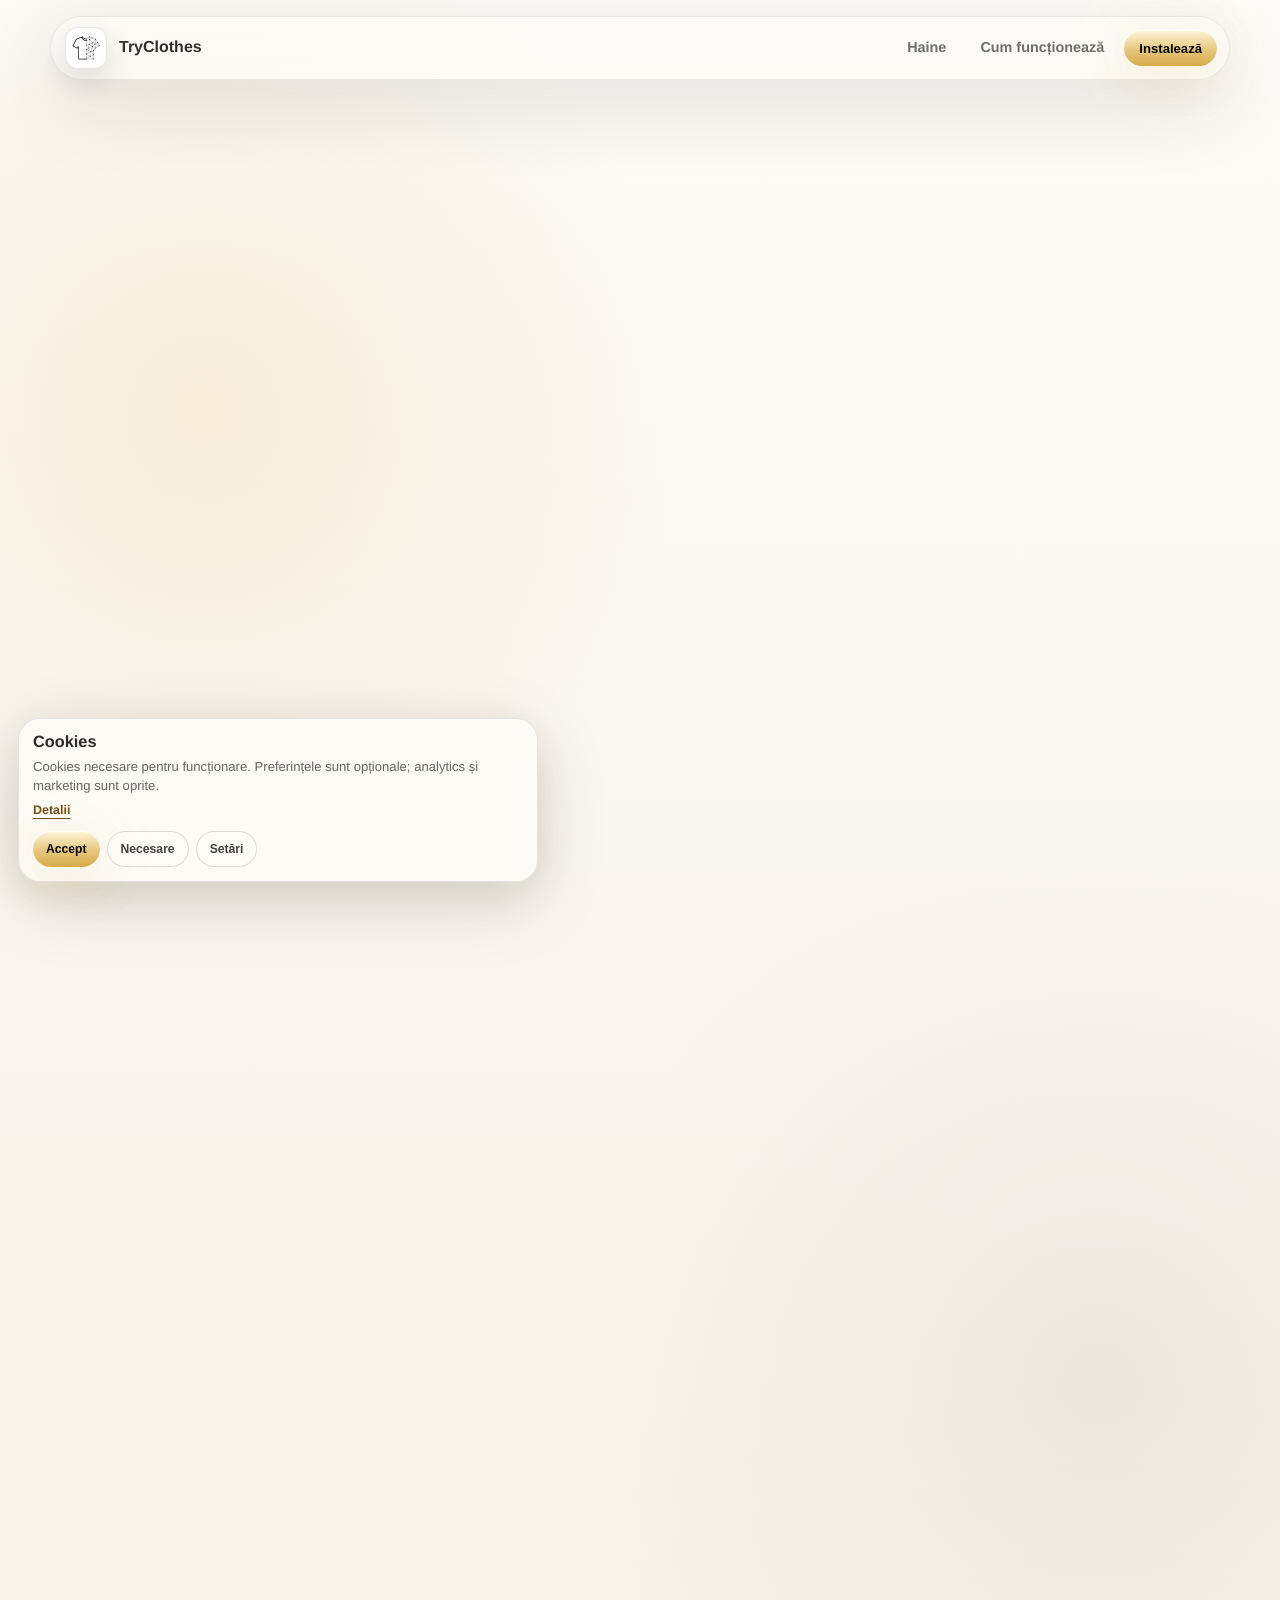
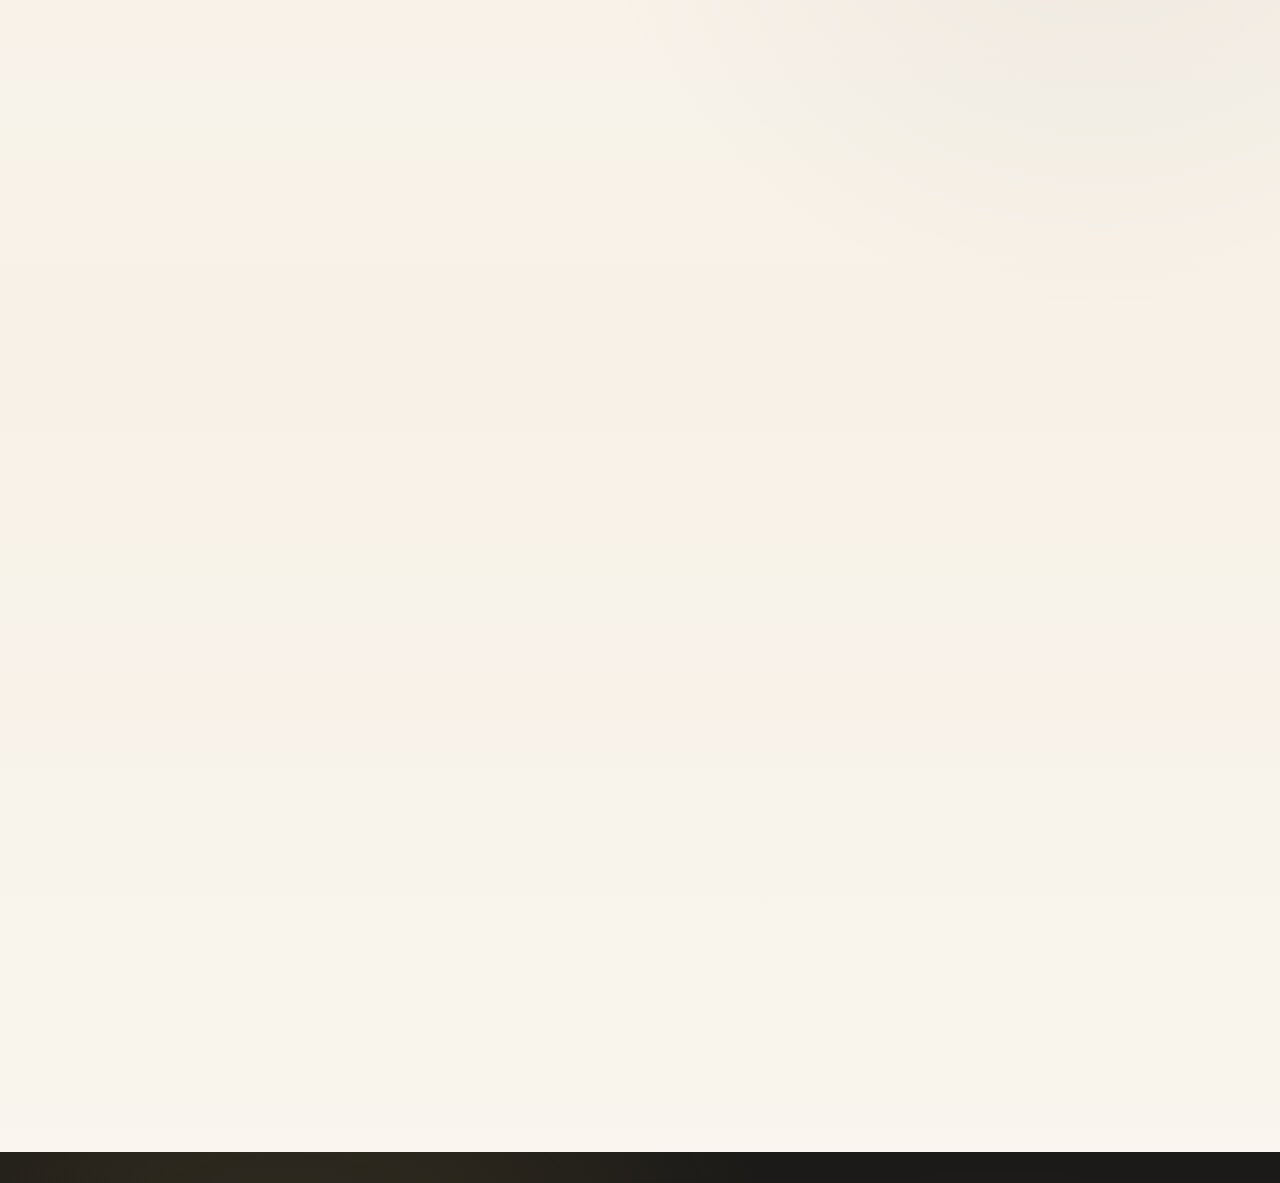
==== commit 3ff115ad: "Simplify desktop Chrome hero" ====
--- a/about/index.html
+++ b/about/index.html
@@ -27,7 +27,7 @@
     <link rel="icon" href="/favicon.ico" sizes="any">
     <link rel="icon" type="image/png" href="/favicon-48x48.png">
     <link rel="apple-touch-icon" href="/apple-touch-icon.png">
-    <link rel="stylesheet" href="../styles.bundle.css?v=20260525chromestable">
+    <link rel="stylesheet" href="../styles.bundle.css?v=20260525chromesimple">
     <script src="../icons.js?v=20260523tbt6" defer></script>
     <script src="../cookie-consent.js?v=20260525cookies" defer></script>
     <script type="application/ld+json">
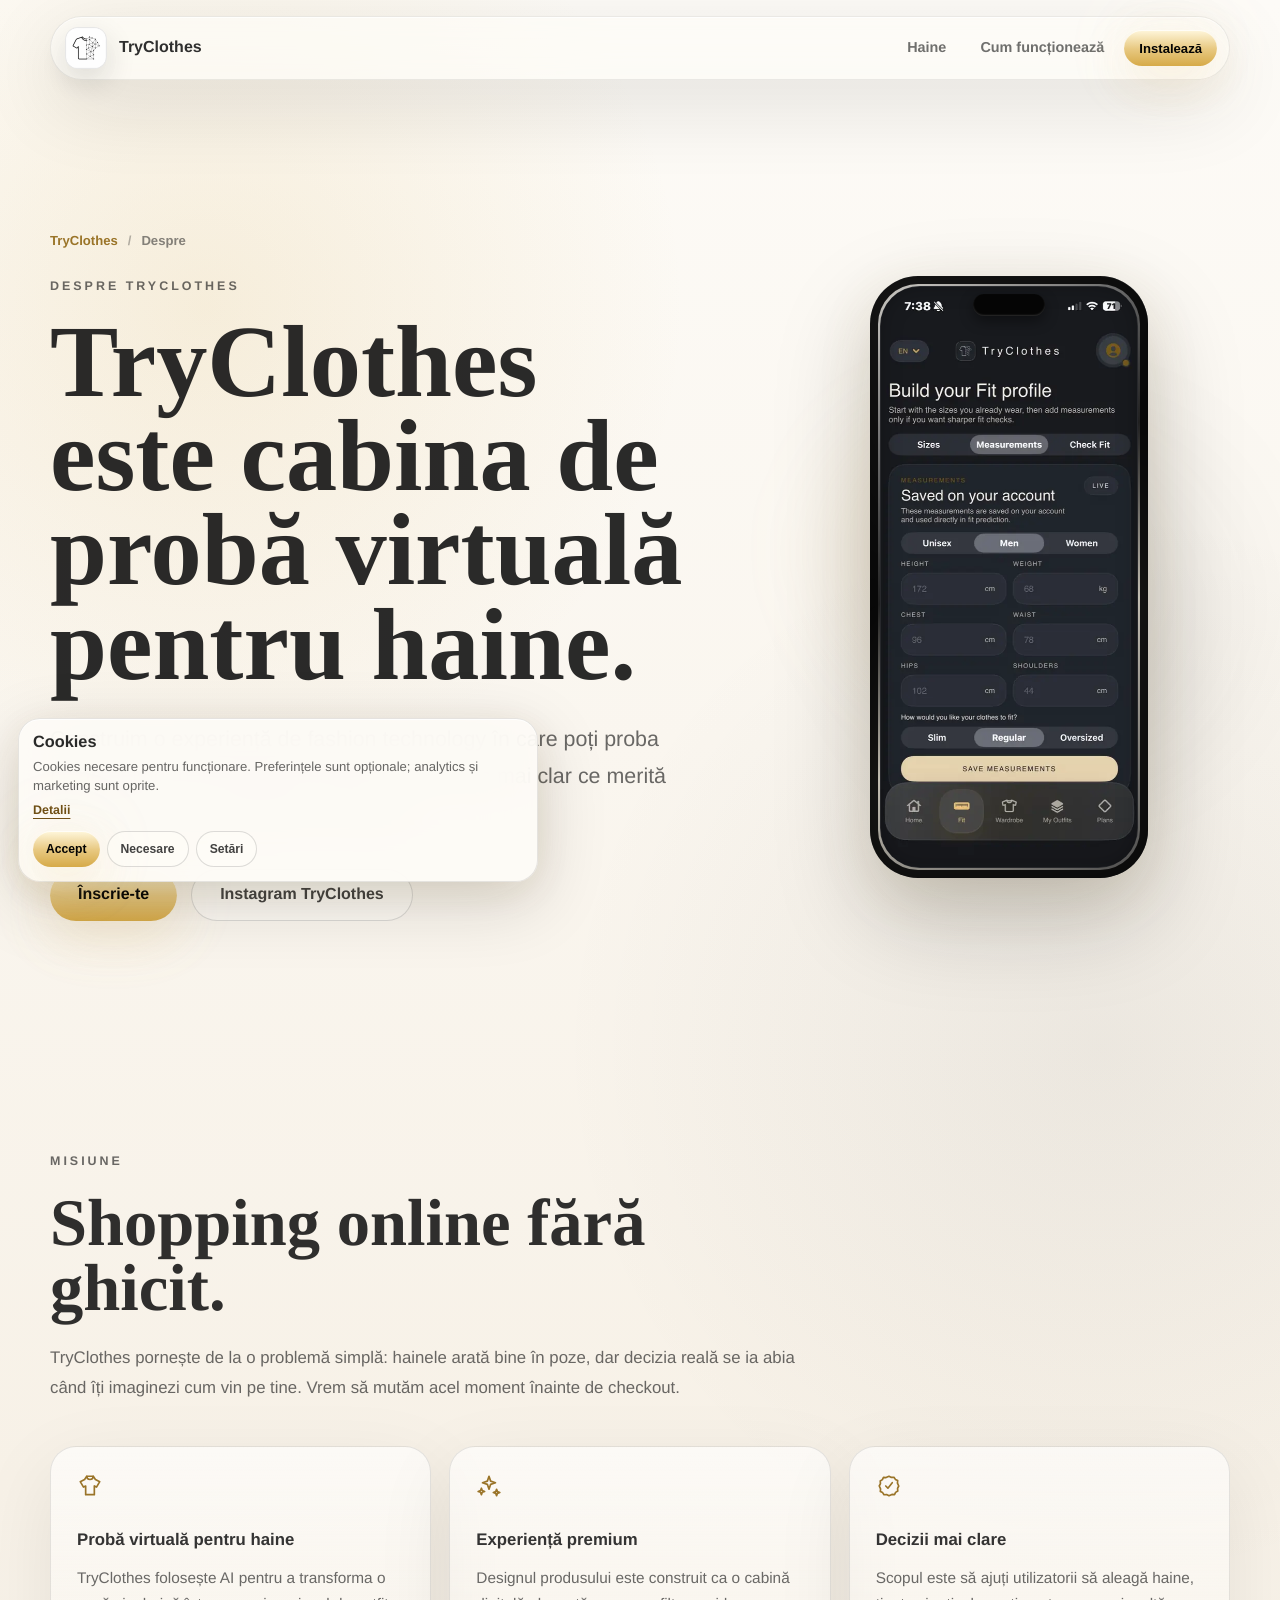
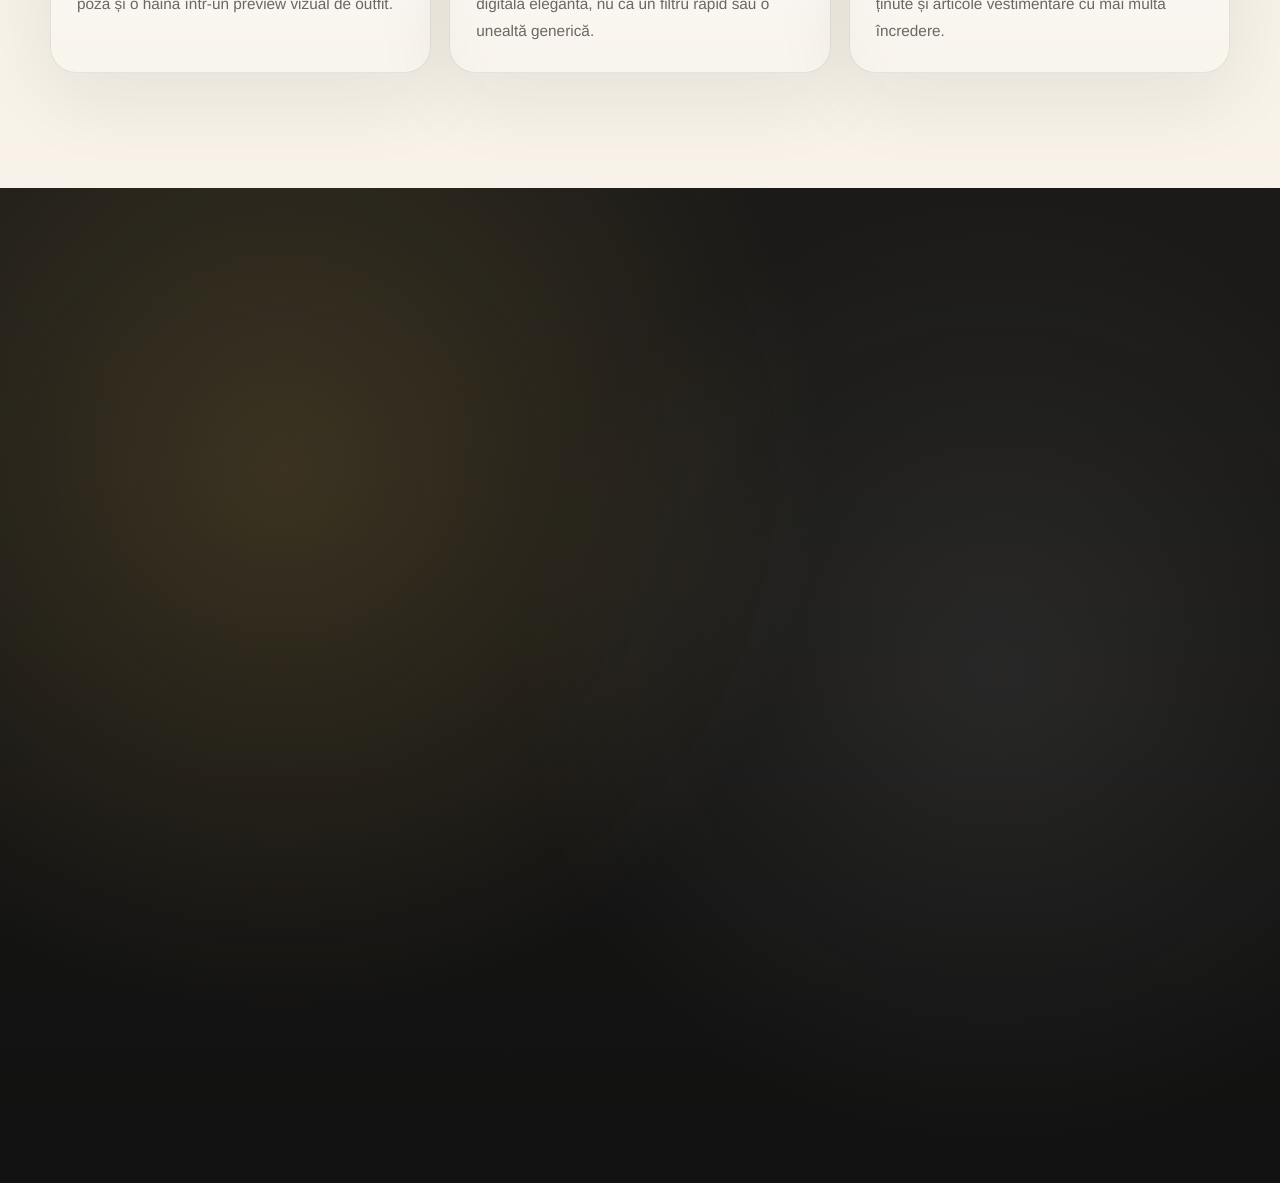
==== commit de215295: "Force browser favicon refresh" ====
--- a/about/index.html
+++ b/about/index.html
@@ -27,7 +27,10 @@
     <link rel="icon" href="/favicon.ico" sizes="any">
     <link rel="icon" type="image/png" href="/favicon-48x48.png">
     <link rel="apple-touch-icon" href="/apple-touch-icon.png">
-    <link rel="stylesheet" href="../styles.bundle.css?v=20260525chromesimple">
+    <link rel="shortcut icon" href="/favicon.ico?v=20260527">
+    <link rel="icon" type="image/png" sizes="48x48" href="/favicon-48x48.png?v=20260527">
+    <link rel="apple-touch-icon" href="/apple-touch-icon.png?v=20260527">
+    <link rel="stylesheet" href="../styles.bundle.css?v=20260525chromenoherospaced">
     <script src="../icons.js?v=20260523tbt6" defer></script>
     <script src="../cookie-consent.js?v=20260525cookies" defer></script>
     <script type="application/ld+json">
--- a/styles.bundle.css
+++ b/styles.bundle.css
@@ -1,2 +1,2 @@
 /* Generated from css/*.css by scripts/build-css.js. Do not edit directly. */
-:root{color-scheme:light;--bg:#030303;--bg-soft:#080808;--cream:#fdfbf7;--onyx:#181818;--text:#f7f7f7;--muted:rgba(247,247,247,0.74);--faint:rgba(247,247,247,0.48);--line:rgba(255,255,255,0.09);--line-strong:rgba(255,255,255,0.16);--glass:rgba(12,12,12,0.54);--gold:#9a7428;--gold-deep:#6f4f16;--gold-on-dark:#c8a24e;--gold-soft:rgba(154,116,40,0.2);--gold-line:rgba(111,79,22,0.3);--radius-lg:32px;--radius-md:24px;--ease-out:cubic-bezier(0.16,1,0.3,1);--max:1180px;--font-serif:"Iowan Old Style","New York",Georgia,"Times New Roman",serif;--font-sans:-apple-system,BlinkMacSystemFont,"SF Pro Display","SF Pro Text","Helvetica Neue",Segoe UI,sans-serif}*{box-sizing:border-box}html{scroll-behavior:smooth;scroll-padding-top:108px}html.is-programmatic-scroll{scroll-behavior:auto}body{margin:0;min-width:320px;overflow-x:hidden;background:radial-gradient(circle at 12% 12%,rgba(232,201,130,0.18),transparent 28rem),radial-gradient(circle at 88% 38%,rgba(111,154,255,0.08),transparent 32rem),linear-gradient(180deg,#fdfbf7 0%,#f5efe5 52%,#fdfbf7 100%),var(--cream);color:var(--onyx);font-family:var(--font-sans);-webkit-font-smoothing:antialiased;text-rendering:geometricPrecision;scrollbar-width:none}body::-webkit-scrollbar{display:none}body::before{content:none;display:none}a{color:inherit;text-decoration:none}img,svg{display:block}button,input{font:inherit}.sr-only{position:absolute;width:1px;height:1px;padding:0;margin:-1px;overflow:hidden;clip:rect(0,0,0,0);white-space:nowrap;border:0}[hidden]{display:none!important}.site-nav{position:fixed;top:16px;left:50%;z-index:60;width:min(calc(100% - 32px),var(--max));min-height:64px;display:flex;align-items:center;justify-content:space-between;gap:20px;padding:10px 12px 10px 14px;border:1px solid rgba(24,24,24,0.08);border-radius:999px;background:rgba(253,251,247,0.72);box-shadow:0 24px 80px rgba(24,24,24,0.12),inset 0 1px 0 rgba(255,255,255,0.72);transform:translateX(-50%);backdrop-filter:blur(28px) saturate(140%);-webkit-backdrop-filter:blur(28px) saturate(140%)}.is-chromium .site-nav{background:rgba(253,251,247,0.9);backdrop-filter:none;-webkit-backdrop-filter:none}.brand-lockup{display:inline-flex;align-items:center;gap:12px;min-width:0;color:rgba(24,24,24,0.9);font-weight:800;letter-spacing:0}.brand-logo{width:42px;height:42px;object-fit:cover;border-radius:13px;background:#fff;border:1px solid rgba(24,24,24,0.1);box-shadow:0 12px 30px rgba(24,24,24,0.14)}.brand-logo-small{width:34px;height:34px;border-radius:10px}.nav-actions{display:flex;align-items:center;gap:6px}.nav-link{padding:12px 14px;border-radius:999px;color:rgba(24,24,24,0.62);font-size:0.9rem;font-weight:600;transition:color 100ms ease,background 100ms ease}.nav-link:hover{color:var(--onyx);background:rgba(24,24,24,0.06)}.button{display:inline-flex;align-items:center;justify-content:center;min-height:52px;padding:0 28px;border:0;border-radius:999px;cursor:pointer;font-weight:800;letter-spacing:0;transition:transform 100ms var(--ease-out),box-shadow 100ms ease,background 100ms ease}.button:hover{transform:translateY(-1px)}.button:active{transform:translateY(1px) scale(0.99)}.button-primary{color:#030303;background:linear-gradient(180deg,#fff7dc 0%,#e8c982 52%,#d6aa48 100%);box-shadow:0 16px 46px rgba(232,201,130,0.22),0 0 80px rgba(232,201,130,0.12),inset 0 1px 0 rgba(255,255,255,0.78)}.button-primary:hover{background:linear-gradient(180deg,#fffaf0 0%,#f0d793 52%,#dfb95a 100%);box-shadow:0 20px 58px rgba(232,201,130,0.3),0 0 110px rgba(232,201,130,0.16),inset 0 1px 0 rgba(255,255,255,0.9)}.button-small{min-height:42px;padding-inline:20px;font-size:0.9rem}.install-app-button{min-height:36px;padding-inline:15px;cursor:default;font-size:0.82rem;white-space:nowrap}.install-app-button:hover,.install-app-button:active{transform:none}.language-switcher{position:fixed;right:max(18px,env(safe-area-inset-right));bottom:max(18px,env(safe-area-inset-bottom));z-index:90;display:inline-flex;align-items:center;gap:4px;padding:7px;border:1px solid rgba(111,79,22,0.18);border-radius:999px;background:rgba(253,251,247,0.78);box-shadow:0 18px 50px rgba(24,24,24,0.12),0 0 70px rgba(232,201,130,0.12),inset 0 1px 0 rgba(255,255,255,0.74);backdrop-filter:blur(24px) saturate(145%);-webkit-backdrop-filter:blur(24px) saturate(145%)}.is-chromium .language-switcher{background:rgba(253,251,247,0.92);backdrop-filter:none;-webkit-backdrop-filter:none}.language-switcher-label{padding:0 10px 0 12px;color:rgba(24,24,24,0.58);font-size:0.72rem;font-weight:800;letter-spacing:0.18em;text-transform:uppercase}.language-switcher button{min-width:42px;min-height:36px;border:0;border-radius:999px;color:rgba(24,24,24,0.58);background:transparent;cursor:pointer;font-size:0.78rem;font-weight:900;letter-spacing:0.08em;transition:color 100ms ease,background 100ms ease,box-shadow 100ms ease,transform 100ms var(--ease-out)}.language-switcher button:hover{color:var(--onyx);transform:translateY(-1px)}.language-switcher button.is-active{color:#050505;background:linear-gradient(180deg,#fff7dc 0%,#e8c982 52%,#d6aa48 100%);box-shadow:0 12px 30px rgba(184,140,54,0.24),inset 0 1px 0 rgba(255,255,255,0.76)}.cookie-consent{position:fixed;left:max(18px,env(safe-area-inset-left));bottom:max(18px,env(safe-area-inset-bottom));z-index:120;width:min(calc(100% - 36px),520px);display:grid;grid-template-columns:1fr;gap:12px;padding:14px;border:1px solid rgba(24,24,24,0.1);border-radius:22px;background:rgba(253,251,247,0.93);box-shadow:0 20px 70px rgba(24,24,24,0.16),0 10px 42px rgba(154,116,40,0.1),inset 0 1px 0 rgba(255,255,255,0.86);backdrop-filter:blur(26px) saturate(145%);-webkit-backdrop-filter:blur(26px) saturate(145%)}.cookie-consent.is-hiding{opacity:0;transform:translateY(10px);transition:opacity 160ms ease,transform 160ms var(--ease-out)}.cookie-consent-main{min-width:0}.cookie-eyebrow{display:none}.cookie-consent h2{margin:0;color:rgba(24,24,24,0.92);font-size:1.02rem;line-height:1.2}.cookie-consent-text{margin:6px 0 0;color:rgba(24,24,24,0.66);font-size:0.82rem;line-height:1.44}.cookie-policy-link{display:inline-flex;margin-top:7px;color:var(--gold-deep);font-size:0.78rem;font-weight:900;text-decoration:underline;text-underline-offset:4px}.cookie-actions{display:flex;align-items:center;justify-content:flex-start;gap:7px;flex-wrap:wrap}.cookie-button{min-height:36px;padding-inline:13px;font-size:0.76rem;white-space:nowrap}.cookie-settings{grid-column:1 / -1;display:grid;gap:8px}.cookie-option{display:grid;grid-template-columns:16px minmax(0,1fr);gap:10px;align-items:start;padding:10px 11px;border:1px solid rgba(24,24,24,0.09);border-radius:14px;background:rgba(255,255,255,0.5)}.cookie-option input{width:14px;height:14px;margin:3px 0 0;accent-color:var(--gold-deep)}.cookie-option-copy,.cookie-option-title,.cookie-option-text{display:block}.cookie-option-title{color:rgba(24,24,24,0.86);font-size:0.82rem;font-weight:900;line-height:1.28}.cookie-option-text{margin-top:3px;color:rgba(24,24,24,0.58);font-size:0.76rem;line-height:1.38}.cookie-option-badge{display:inline-flex;margin-left:6px;padding:2px 6px;border-radius:999px;color:rgba(24,24,24,0.58);background:rgba(154,116,40,0.12);font-size:0.56rem;font-weight:900;letter-spacing:0.08em;text-transform:uppercase;vertical-align:middle}.cookie-status{grid-column:1 / -1;margin:0;color:rgba(24,24,24,0.62);font-size:0.76rem;font-weight:700}.cookie-settings-link{width:100%;min-height:46px;margin-top:18px}.hero-shell{position:relative;width:100%;height:var(--hero-scroll-height,540vh);background:var(--cream);overflow:visible}.hero-shell::before,.hero-shell::after{content:"";position:absolute;pointer-events:none}.hero-shell::before{inset:-18% -12% auto -12%;height:70%;z-index:1;opacity:0.72;background:radial-gradient(ellipse at 22% 42%,rgba(232,201,130,0.24),transparent 42%),radial-gradient(ellipse at 74% 18%,rgba(118,164,255,0.12),transparent 48%),linear-gradient(105deg,transparent 12%,rgba(255,255,255,0.48) 48%,transparent 72%);transform:rotate(-5deg)}.hero-shell::after{left:0;right:0;bottom:-1px;z-index:2;height:18vh;background:radial-gradient(ellipse at 50% 100%,rgba(232,201,130,0.18),transparent 58%),linear-gradient(180deg,transparent 0%,rgba(253,251,247,0.72) 54%,#fdfbf7 100%)}.hero-bg,.hero-overlay{position:absolute;inset:0}.hero-bg{background-image:image-set( url("../assets/hero-bg-bw-1920.webp") type("image/webp"),url("../assets/hero-bg-bw.jpg") type("image/jpeg") );background-size:cover;background-position:center center;background-attachment:scroll;opacity:0.34}.hero-overlay{background:radial-gradient(circle at 54% 40%,rgba(232,201,130,0.2),transparent 27rem),radial-gradient(circle at 72% 64%,rgba(88,129,230,0.08),transparent 28rem),radial-gradient(circle at center,rgba(253,251,247,0.4) 0%,rgba(253,251,247,0.78) 58%,#fdfbf7 100%),linear-gradient(180deg,rgba(253,251,247,0.74) 0%,rgba(253,251,247,0.46) 52%,#fdfbf7 100%)}.hero-stage{position:sticky;top:0;z-index:10;width:100%;height:100vh;display:flex;align-items:center;justify-content:center;overflow:hidden;padding:90px 24px 40px;contain:layout paint}.scene-3d{perspective:1800px;transform-style:preserve-3d}.hero-copy{position:absolute;top:clamp(98px,15vh,148px);left:50%;z-index:8;width:min(620px,calc(100% - 40px));text-align:center;opacity:0.82;transform:translateX(-50%);pointer-events:none}.eyebrow{margin:0 0 16px;color:var(--gold-deep);font-size:0.72rem;font-weight:800;letter-spacing:0.22em;text-transform:uppercase}.hero-copy h1,.story-caption h2,.section-heading h2,.cta-inner h2{margin:0;font-family:var(--font-serif);letter-spacing:0;line-height:0.92}.hero-copy h1{color:rgba(24,24,24,0.9);font-size:clamp(2.6rem,6vw,5.5rem);font-weight:600;text-shadow:0 22px 90px rgba(255,255,255,0.62),0 12px 58px rgba(188,150,70,0.12)}.hero-subtitle{width:min(480px,100%);margin:16px auto 0;color:rgba(24,24,24,0.62);font-size:clamp(0.92rem,1.4vw,1.05rem);font-weight:400;line-height:1.55}.scroll-cue{display:inline-flex;flex-direction:column;align-items:center;gap:10px;margin-top:26px;color:rgba(24,24,24,0.48);font-size:0.7rem;font-weight:800;letter-spacing:0.24em;text-transform:uppercase;animation:floatCue 1.7s ease-in-out infinite}.scroll-cue svg{width:18px;height:18px}.cinematic-light{position:absolute;z-index:1;width:620px;height:620px;border-radius:999px;opacity:0;pointer-events:none;mix-blend-mode:multiply;will-change:transform,opacity}.cinematic-light-left{top:11vh;left:-12vw;background:radial-gradient(circle,rgba(195,215,255,0.16),transparent 62%)}.cinematic-light-right{right:-12vw;bottom:8vh;background:radial-gradient(circle,rgba(232,201,130,0.22),transparent 62%)}.phone-drop{position:relative;z-index:12;margin:4.75rem auto 0;opacity:0;transform-style:preserve-3d;will-change:transform,opacity;transform:translate3d(0,-100vh,0) rotateZ(12deg) rotateX(15deg) scale(0.8);--original-screen-opacity:0.82;--result-screen-opacity:0;--aura-opacity:0;--aura-scale:0.74;--ring-opacity:0;--ring-rotation:-24deg;--edge-glow:0;--metal-flare-opacity:0;--metal-flare-x:-145%;--glass-bloom:0}.phone-drop::before{content:"";display:block;position:absolute;inset:-104px -84px;z-index:-2;border-radius:999px;opacity:var(--aura-opacity);background:radial-gradient(ellipse at 46% 42%,rgba(232,201,130,0.28),transparent 46%),radial-gradient(ellipse at 62% 54%,rgba(118,164,255,0.1),transparent 54%);filter:blur(36px);transform:scale(var(--aura-scale)) translateZ(-36px);transition:none}.phone-drop::after{content:"";position:absolute;inset:-28px -22px;z-index:-1;border-radius:62px;opacity:var(--ring-opacity);pointer-events:none;background:conic-gradient(from 172deg,transparent 0deg,rgba(232,201,130,0.04) 56deg,rgba(255,245,205,0.46) 88deg,rgba(118,164,255,0.22) 132deg,transparent 180deg,transparent 360deg);filter:blur(0.2px);transform:rotate(var(--ring-rotation)) translateZ(-14px);-webkit-mask:linear-gradient(#000 0 0) content-box,linear-gradient(#000 0 0);-webkit-mask-composite:xor;mask-composite:exclude;padding:1px}.phone-drop.is-present::before{opacity:var(--aura-opacity);transform:scale(var(--aura-scale)) translateZ(-36px)}.phone-3d-wrapper{position:relative;width:260px;height:540px;transform-style:preserve-3d;will-change:transform;transform:rotateY(0deg)}.phone-3d-wrapper::before{content:"";position:absolute;inset:-2px;border-radius:48px;pointer-events:none;opacity:var(--edge-glow);box-shadow:0 0 48px rgba(232,201,130,0.28),0 0 72px rgba(102,142,255,0.16),0 0 88px rgba(255,238,190,0.14),0 0 118px rgba(104,137,210,0.08);transform:translateZ(-12px)}.phone-3d-wrapper::after{content:"";position:absolute;inset:-1px;z-index:60;opacity:var(--edge-glow);border:1px solid rgba(255,246,213,0.38);border-radius:47px;pointer-events:none;box-shadow:inset 18px 0 34px rgba(255,255,255,0.12),inset -16px 0 34px rgba(232,201,130,0.16),inset 0 0 24px rgba(255,237,190,0.12);transform:translateZ(12px)}.phone-body-layer{position:absolute;inset:0;border:2px solid #3d3d3d;border-radius:46px;background-color:#111;background-image:linear-gradient(90deg,rgba(255,255,255,0.08),transparent 18%,transparent 82%,rgba(255,255,255,0.06)),linear-gradient(180deg,#181818,#0d0d0d 48%,#1b1b1b);box-shadow:inset 0 0 15px rgba(0,0,0,1);pointer-events:none;transform-style:preserve-3d}.phone-body-layer:nth-child(1),.phone-body-layer:nth-child(2),.phone-body-layer:nth-child(18),.phone-body-layer:nth-child(19){border-color:#1f1f1f}.phone-face{position:absolute;width:100%;height:100%;backface-visibility:hidden;-webkit-backface-visibility:hidden;transform-style:preserve-3d}.phone-front{transform:translateZ(10px)}.phone-back{transform:rotateY(180deg) translateZ(10px)}.screen-mask{position:absolute;inset:0;overflow:hidden;border:6px solid #141414;border-radius:46px;background:#000;box-shadow:inset 0 0 0 2px #000}.screen-mask::after{content:"";position:absolute;inset:-20%;z-index:45;pointer-events:none;opacity:var(--metal-flare-opacity);background:linear-gradient(112deg,transparent 0%,transparent 34%,rgba(255,255,255,0.08) 42%,rgba(255,242,196,0.5) 49%,rgba(122,158,228,0.18) 56%,transparent 68%,transparent 100%);mix-blend-mode:screen;transform:translateX(var(--metal-flare-x)) rotate(8deg) translateZ(22px);will-change:transform,opacity}.screen-img{position:absolute;inset:0;width:100%;height:100%;object-fit:cover}.screen-img-muted{filter:grayscale(1) contrast(1.04)}.screen-img-fit-profile{object-position:center top}#screen-1{opacity:var(--original-screen-opacity)}#screen-3{opacity:var(--result-screen-opacity)}.processing-layer{position:absolute;inset:0;background:rgba(6,6,8,0.18);mix-blend-mode:multiply}.scan-line{position:absolute;left:0;z-index:40;width:100%;height:2px;background:#fff;box-shadow:0 0 20px 2px #fff;animation:scan 2.5s cubic-bezier(0.4,0,0.2,1) infinite}.dynamic-island{position:absolute;top:14px;left:50%;z-index:52;width:86px;height:26px;border-radius:20px;background:#000;box-shadow:inset 0 -1px 2px rgba(255,255,255,0.16),0 4px 10px rgba(0,0,0,0.5);transform:translateX(-50%) translateZ(4px)}.ui-float{position:absolute;left:50%;bottom:30px;z-index:50;display:inline-flex;align-items:center;gap:8px;white-space:nowrap;border-radius:999px;padding:12px 20px;font-size:0.75rem;font-weight:800;letter-spacing:0.02em;box-shadow:0 20px 50px rgba(0,0,0,0.42);transform:translateX(-50%) translateZ(24px)}.ui-float svg{width:16px;height:16px}.ui-float-dark{color:#fff;border:1px solid rgba(255,255,255,0.12);background:rgba(0,0,0,0.48);backdrop-filter:blur(18px);-webkit-backdrop-filter:blur(18px)}.ui-float-light{color:#000;background:rgba(255,255,255,0.92)}.glare{position:absolute;inset:-50%;z-index:40;pointer-events:none;background:linear-gradient(45deg,transparent 38%,rgba(255,255,255,0.24) 48%,rgba(232,201,130,0.16) 52%,transparent 63%);transform:translateX(-100%) rotate(25deg)}.is-chromium .cinematic-light,.is-chromium .glare,.is-chromium .scan-line{display:none}.is-chromium .phone-drop{--aura-opacity:0;--ring-opacity:0;--edge-glow:0.18;--metal-flare-opacity:0;--glass-bloom:0}.is-chromium .phone-drop::before,.is-chromium .phone-drop::after,.is-chromium .phone-3d-wrapper::before,.is-chromium .screen-mask::after{display:none}.is-chromium .phone-3d-wrapper::after{opacity:0.18;box-shadow:inset 10px 0 22px rgba(255,255,255,0.08),inset -10px 0 22px rgba(232,201,130,0.1)}.is-chromium .phone-body-layer{box-shadow:inset 0 0 10px rgba(0,0,0,0.88)}.is-chromium .phone-body-layer:nth-child(2n+3):nth-child(-n+17){display:none}.is-chromium .processing-layer{mix-blend-mode:normal}.story-caption{position:absolute;left:50%;z-index:8;width:min(620px,calc(100% - 32px));text-align:center;opacity:0;transform:translateX(-50%);pointer-events:none;filter:saturate(0.9)}.story-caption-mid{bottom:clamp(18px,3.6vh,46px)}.story-caption-final{top:auto;bottom:clamp(18px,3.6vh,46px)}.story-caption h2{color:rgba(24,24,24,0.84);font-size:clamp(1.55rem,3vw,2.65rem);font-weight:600;text-shadow:0 20px 90px rgba(255,255,255,0.62),0 0 46px rgba(232,201,130,0.1)}.story-caption p:not(.eyebrow){margin:10px 0 0;color:rgba(24,24,24,0.58);font-size:clamp(0.86rem,1.15vw,1rem)}.transition-wash{position:absolute;inset:0;z-index:30;opacity:0;pointer-events:none;background:radial-gradient(circle at 56% 68%,rgba(232,201,130,0.18),transparent 30rem),radial-gradient(circle at 44% 74%,rgba(118,164,255,0.08),transparent 28rem),linear-gradient(180deg,transparent 0%,rgba(253,251,247,0.62) 48%,#fdfbf7 100%)}.section{position:relative;z-index:20;overflow:hidden;scroll-margin-top:108px;padding:104px 24px;background:var(--cream);color:var(--onyx);content-visibility:auto;contain-intrinsic-size:780px}.section::before,.section::after{content:"";position:absolute;left:0;right:0;pointer-events:none}.section::before{top:0;height:180px;background:linear-gradient(180deg,rgba(253,251,247,0.96),rgba(253,251,247,0))}.section::after{bottom:-1px;height:150px;background:linear-gradient(180deg,rgba(253,251,247,0),rgba(244,238,226,0.72))}.section-inner{position:relative;z-index:1;width:min(100%,var(--max));margin:0 auto}.section-heading{width:min(820px,100%);margin:0 auto 56px;text-align:center}.section-heading h2,.steps-heading h2,.cta-inner h2{margin:0;font-family:var(--font-serif);font-size:4.6rem;font-weight:600;line-height:0.98;letter-spacing:0}.section-heading p:not(.eyebrow),.steps-heading p:not(.eyebrow),.cta-inner p:not(.eyebrow){margin:22px auto 0;max-width:680px;color:rgba(24,24,24,0.66);font-size:1.08rem;line-height:1.82}.section-light{background:linear-gradient(180deg,#fdfbf7 0%,#fdfbf7 82%,#f5efe5 100%),radial-gradient(circle at 14% 28%,rgba(220,184,104,0.18),transparent 31rem),radial-gradient(circle at 86% 62%,rgba(40,48,62,0.08),transparent 30rem),var(--cream);padding-top:108px}.section-intro{margin-top:0;padding-top:clamp(52px,6vw,80px);padding-bottom:72px}.section-intro::before{height:16px;background:linear-gradient(180deg,rgba(253,251,247,0.1),rgba(253,251,247,0))}.experience-layout{display:grid;gap:52px}.editorial-heading{margin-bottom:0}.floating-phone-stage{position:relative;min-height:650px;display:grid;place-items:center;isolation:isolate}.floating-phone-stage::before{content:"";position:absolute;left:50%;top:50%;z-index:-2;width:min(760px,78vw);height:min(420px,54vw);border-radius:999px;background:radial-gradient(circle at 35% 36%,rgba(220,184,104,0.16),transparent 50%),radial-gradient(circle at 66% 58%,rgba(24,24,24,0.06),transparent 58%);transform:translate(-50%,-50%)}.floating-phone-stage::after{content:none;display:none}.editorial-phone{position:absolute;display:grid;justify-items:center;gap:18px}.editorial-phone span{color:rgba(24,24,24,0.46);font-size:0.76rem;font-weight:800;letter-spacing:0.22em;text-transform:uppercase}.editorial-phone-result{left:18%;top:0;transform:rotate(-7deg)}.editorial-phone-fit{right:17%;bottom:34px;transform:rotate(6deg)}.editorial-phone-shell{position:relative;width:276px;aspect-ratio:1179 / 2556;padding:0;overflow:visible;border-radius:50px;background:linear-gradient(145deg,#f7f4ec,#8d8d8d 24%,#1c1c1c 42%,#d8d3c5 63%,#4a4a4a 100%);box-shadow:0 38px 88px rgba(24,24,24,0.2),0 18px 54px rgba(174,136,54,0.1),inset 0 1px 0 rgba(255,255,255,0.72)}.editorial-phone-shell::before{content:"";position:absolute;inset:0;z-index:2;border-radius:50px;pointer-events:none;box-shadow:inset 0 0 0 8px rgba(6,6,6,0.92),inset 0 0 0 10px rgba(255,255,255,0.07),inset 0 0 26px rgba(0,0,0,0.56),inset 16px 0 30px rgba(255,255,255,0.08)}.editorial-phone-shell::after{content:"";position:absolute;left:50%;bottom:16px;z-index:5;width:31%;height:3.5px;border-radius:999px;background:rgba(255,255,255,0.82);transform:translateX(-50%)}.editorial-phone-shell img{position:absolute;inset:10px;width:calc(100% - 20px);height:calc(100% - 20px);object-fit:cover;border-radius:40px;background:#101216}.editorial-phone-island{position:absolute;top:19px;left:50%;z-index:6;width:76px;height:22px;border-radius:999px;background:#050505;box-shadow:inset 0 -1px 2px rgba(255,255,255,0.14),0 5px 14px rgba(0,0,0,0.48);transform:translateX(-50%)}.section-steps{background:linear-gradient(180deg,#f5efe5 0%,#fdfbf7 18%,#fdfbf7 74%,#f3eadc 100%),radial-gradient(circle at 14% 16%,rgba(220,184,104,0.16),transparent 28rem),radial-gradient(circle at 88% 70%,rgba(24,24,24,0.07),transparent 30rem),var(--cream)}.section-steps{padding-top:96px}.section-steps::before{background:linear-gradient(180deg,rgba(245,239,229,0.9),rgba(253,251,247,0))}.steps-heading{width:min(760px,100%);margin:0 0 54px}.steps-heading h2{color:var(--onyx)}.steps-heading p:not(.eyebrow){margin-left:0;color:rgba(24,24,24,0.66)}.steps-grid{display:grid;grid-template-columns:repeat(3,minmax(0,1fr));gap:22px}.step-card{position:relative;min-height:360px;overflow:hidden;padding:34px 30px;border:1px solid rgba(24,24,24,0.08);border-radius:28px;background:linear-gradient(145deg,rgba(255,255,255,0.84),rgba(255,255,255,0.34)),rgba(255,255,255,0.44);box-shadow:0 34px 90px rgba(24,24,24,0.08),0 18px 70px rgba(220,184,104,0.09),inset 0 1px 0 rgba(255,255,255,0.78);backdrop-filter:blur(22px);-webkit-backdrop-filter:blur(22px);transition:transform 120ms var(--ease-out),border-color 120ms ease,box-shadow 120ms ease}.step-card:hover{transform:translateY(-8px);border-color:rgba(111,79,22,0.28);box-shadow:0 42px 110px rgba(24,24,24,0.11),0 26px 90px rgba(220,184,104,0.14),inset 0 1px 0 rgba(255,255,255,0.9)}.step-ghost{position:absolute;right:18px;bottom:-18px;color:rgba(24,24,24,0.055);font-family:var(--font-serif);font-size:9.5rem;font-weight:700;line-height:0.8}.step-icon{position:relative;z-index:1;display:grid;place-items:center;width:68px;height:68px;margin-bottom:66px;border:1px solid rgba(174,136,54,0.28);border-radius:999px;color:rgba(24,24,24,0.7);background:rgba(253,251,247,0.66)}.step-icon svg{width:29px;height:29px;stroke-width:1.45}.step-card h3{position:relative;z-index:1;margin:0;max-width:260px;color:var(--onyx);font-family:var(--font-serif);font-size:2rem;font-weight:600;line-height:1.08;letter-spacing:0}.step-card p{position:relative;z-index:1;margin:18px 0 0;color:rgba(24,24,24,0.62);font-size:1rem;line-height:1.78}.section-faq{background:linear-gradient(180deg,#f3eadc 0%,#fdfbf7 14%,#fdfbf7 86%,#eee4d3 100%),radial-gradient(circle at 16% 14%,rgba(220,184,104,0.12),transparent 30rem),var(--cream)}.faq-layout{display:grid;grid-template-columns:minmax(0,0.85fr) minmax(0,1.15fr);gap:90px;align-items:start}.faq-heading{position:relative;top:auto;margin:0;text-align:left}.faq-language-stack{display:grid;gap:44px}.faq-language-block{display:grid;gap:12px}.faq-language-title{margin:0;color:var(--gold-deep);font-size:0.74rem;font-weight:900;letter-spacing:0.24em;text-transform:uppercase}.faq-grid{display:grid;border-top:1px solid rgba(111,79,22,0.3)}.faq-item{border-bottom:1px solid rgba(111,79,22,0.28)}.faq-item summary{display:grid;grid-template-columns:minmax(0,1fr) auto;gap:20px;align-items:center;padding:28px 0;color:var(--onyx);cursor:pointer;list-style:none}.faq-item summary::-webkit-details-marker{display:none}.faq-item summary span{font-family:var(--font-serif);font-size:1.65rem;font-weight:600;line-height:1.18;letter-spacing:0}.faq-item summary svg{width:22px;height:22px;color:var(--gold-deep);stroke-width:1.45;transition:transform 100ms var(--ease-out)}.faq-item[open] summary svg{transform:rotate(45deg)}.faq-item p{max-width:620px;margin:-8px 0 30px;color:rgba(24,24,24,0.64);font-size:1rem;line-height:1.82}.section-cta{min-height:560px;display:grid;place-items:center;text-align:center;color:#fff;background:linear-gradient(180deg,#eee4d3 0%,#181818 14%,#111 78%,#fdfbf7 100%),radial-gradient(circle at 50% 22%,rgba(220,184,104,0.24),transparent 32rem),radial-gradient(circle at 72% 78%,rgba(93,125,183,0.16),transparent 30rem),var(--onyx)}.section-cta::before{height:220px;background:linear-gradient(180deg,#eee4d3 0%,rgba(24,24,24,0))}.section-cta::after{height:190px;background:linear-gradient(180deg,rgba(24,24,24,0),rgba(253,251,247,0.96))}.cta-glow{position:absolute;top:50%;left:50%;width:min(760px,88vw);height:min(760px,88vw);border-radius:999px;background:radial-gradient(circle at 44% 36%,rgba(220,184,104,0.32),transparent 58%),radial-gradient(circle at 62% 66%,rgba(102,132,190,0.16),transparent 66%);filter:blur(70px);transform:translate(-50%,-50%);pointer-events:none}.cta-inner{position:relative;z-index:1;width:min(880px,100%)}.cta-inner h2{color:#fff8e8;font-size:5.4rem;text-shadow:0 24px 100px rgba(220,184,104,0.16)}.section-cta .eyebrow{color:var(--gold-on-dark)}.cta-inner p:not(.eyebrow){color:rgba(255,255,255,0.68)}.waitlist-form{display:grid;grid-template-columns:minmax(0,1fr) auto;grid-template-areas:"email button" "consent consent" "status status";align-items:end;gap:30px;width:min(650px,100%);margin:54px auto 0}.waitlist-form input[name="botcheck"]{display:none}.waitlist-form input[type="email"]{grid-area:email;width:100%;min-width:0;height:58px;padding:0;border:0;border-bottom:1px solid rgba(200,162,78,0.7);outline:0;color:#fff;background:transparent;border-radius:0}.waitlist-form input[type="email"]::placeholder{color:rgba(255,255,255,0.42)}.waitlist-form input[type="email"]:focus{border-color:var(--gold-on-dark)}.waitlist-form .button{grid-area:button}.consent-row{grid-area:consent;display:grid;grid-template-columns:18px minmax(0,1fr);gap:12px;align-items:start;margin-top:-8px;color:rgba(255,255,255,0.62);font-size:0.82rem;line-height:1.58;text-align:left}.consent-row input[type="checkbox"]{width:16px;height:16px;margin:3px 0 0;accent-color:var(--gold-on-dark)}.consent-row a{color:var(--gold-on-dark);text-decoration:underline;text-underline-offset:3px}.button-ghost{min-height:54px;border:1px solid rgba(200,162,78,0.82);color:var(--gold-on-dark);background:rgba(255,255,255,0.02);font-size:0.78rem;letter-spacing:0.2em;text-transform:uppercase;box-shadow:0 20px 70px rgba(220,184,104,0.08)}.button-ghost:hover{color:#181818;background:var(--gold-on-dark);box-shadow:0 24px 90px rgba(220,184,104,0.2)}.button-ghost:disabled{cursor:wait;opacity:0.58;transform:none}.form-status{grid-area:status;min-height:24px;margin:-12px 0 0;color:rgba(255,255,255,0.7);font-size:0.9rem;line-height:1.5;text-align:left}.site-footer{position:relative;z-index:20;padding:42px 24px;border-top:1px solid rgba(174,136,54,0.16);background:linear-gradient(180deg,#fdfbf7 0%,#f5efe5 100%);color:var(--onyx);content-visibility:auto;contain-intrinsic-size:260px}.footer-inner{width:min(100%,var(--max));margin:0 auto;display:grid;grid-template-columns:minmax(430px,0.82fr) minmax(0,1.18fr);gap:clamp(28px,4vw,56px);align-items:start}.footer-brand{display:grid;justify-items:start;gap:16px}.brand-lockup-footer{justify-self:start;font-size:1.02rem}.footer-brand p{max-width:540px;margin:0;color:rgba(24,24,24,0.46);font-size:0.9rem;line-height:1.62;text-align:left}.anpc-badges{display:flex;flex-wrap:nowrap;gap:10px;align-items:center;max-width:272px;margin-top:6px}.anpc-badge{display:inline-flex;align-items:center;justify-content:center;overflow:hidden;border:1px solid rgba(24,24,24,0.08);border-radius:16px;background:rgba(255,255,255,0.66);box-shadow:0 18px 48px rgba(24,24,24,0.08),inset 0 1px 0 rgba(255,255,255,0.78);transition:transform 100ms var(--ease-out),box-shadow 100ms ease,border-color 100ms ease}.anpc-badge:hover{border-color:rgba(111,79,22,0.24);box-shadow:0 22px 58px rgba(24,24,24,0.11),0 14px 42px rgba(154,116,40,0.1),inset 0 1px 0 rgba(255,255,255,0.88);transform:translateY(-2px)}.anpc-badge img{width:100%;height:auto}.anpc-badge-sal{width:252px;padding:5px}.footer-links{justify-self:stretch;display:grid;grid-template-columns:repeat(3,minmax(0,1fr));gap:clamp(22px,3vw,42px);width:100%;text-align:left}.footer-link-group{position:relative;display:grid;align-content:start;gap:10px;min-height:100%;padding-left:18px;border-left:1px solid rgba(111,79,22,0.18)}.footer-link-title{display:block;margin-bottom:5px;color:var(--gold-deep);font-size:0.7rem;font-weight:900;letter-spacing:0.18em;line-height:1;text-transform:uppercase}.footer-links a{position:relative;width:fit-content;color:rgba(24,24,24,0.54);font-size:0.9rem;font-weight:800;line-height:1.25;transition:color 100ms ease,transform 100ms var(--ease-out)}.footer-links a::after{content:"";position:absolute;left:0;bottom:-3px;width:0;height:1px;background:rgba(111,79,22,0.44);transition:width 100ms ease}.footer-links a:hover{color:var(--onyx);transform:translateX(-2px)}.footer-links a:hover::after{width:100%}.seo-body{background:radial-gradient(circle at 16% 10%,rgba(220,184,104,0.18),transparent 30rem),radial-gradient(circle at 86% 34%,rgba(24,24,24,0.06),transparent 34rem),linear-gradient(180deg,#fdfbf7 0%,#f7f1e7 48%,#fdfbf7 100%)}.seo-main{padding-top:118px}.seo-section{position:relative;padding:clamp(76px,9vw,132px) 24px;content-visibility:auto;contain-intrinsic-size:820px}.seo-section-dark{overflow:hidden;background:radial-gradient(circle at 22% 28%,rgba(200,162,78,0.2),transparent 34rem),radial-gradient(circle at 78% 48%,rgba(255,255,255,0.08),transparent 30rem),linear-gradient(180deg,#1b1a18 0%,#111 100%);color:#fdfbf7}.seo-inner{width:min(100%,var(--max));margin:0 auto}.seo-breadcrumbs{display:flex;flex-wrap:wrap;gap:10px;margin-bottom:28px;color:rgba(24,24,24,0.52);font-size:0.82rem;font-weight:700}.seo-breadcrumbs a{color:var(--gold)}.seo-breadcrumbs span::before{content:"/";margin-right:10px;color:rgba(24,24,24,0.32)}.seo-hero-grid,.seo-split{display:grid;grid-template-columns:minmax(0,1fr) minmax(320px,0.68fr);gap:clamp(44px,7vw,92px);align-items:center}.seo-kicker{margin:0 0 18px;color:var(--gold);font-size:0.78rem;font-weight:900;letter-spacing:0.24em;text-transform:uppercase}.seo-title{max-width:780px;margin:0;color:rgba(24,24,24,0.92);font-family:var(--font-serif);font-size:clamp(3.1rem,8vw,7rem);font-weight:700;line-height:0.92;letter-spacing:0}.seo-lead{max-width:660px;margin:28px 0 0;color:rgba(24,24,24,0.68);font-size:clamp(1.05rem,1.8vw,1.34rem);line-height:1.72}.seo-actions{display:flex;flex-wrap:wrap;gap:14px;margin-top:36px}.seo-actions .button{min-height:52px}.button-secondary{border:1px solid rgba(24,24,24,0.14);color:rgba(24,24,24,0.82);background:rgba(253,251,247,0.58)}.button-secondary:hover{border-color:rgba(154,116,40,0.34);color:var(--onyx);background:rgba(255,255,255,0.86)}.seo-device-card{position:relative;min-height:520px;display:grid;place-items:center}.seo-device-card::before{content:"";position:absolute;inset:8% -12%;z-index:-1;border-radius:999px;background:radial-gradient(circle at 42% 44%,rgba(220,184,104,0.18),transparent 42%),radial-gradient(circle at 60% 58%,rgba(24,24,24,0.08),transparent 58%);filter:blur(34px)}.seo-phone{position:relative;width:min(278px,72vw);aspect-ratio:1179 / 2556;border-radius:48px;background:linear-gradient(145deg,#fbf7ef,#777 22%,#101010 42%,#ddd7c8 64%,#444 100%);box-shadow:0 38px 96px rgba(24,24,24,0.22),0 18px 54px rgba(174,136,54,0.12),inset 0 1px 0 rgba(255,255,255,0.8)}.seo-phone::before{content:"";position:absolute;inset:0;z-index:2;border-radius:48px;pointer-events:none;box-shadow:inset 0 0 0 8px rgba(6,6,6,0.92),inset 0 0 0 11px rgba(255,255,255,0.08),inset 0 0 28px rgba(0,0,0,0.56)}.seo-phone::after{content:"";position:absolute;left:50%;top:18px;z-index:4;width:72px;height:22px;border-radius:999px;background:#050505;box-shadow:inset 0 -1px 2px rgba(255,255,255,0.16),0 5px 14px rgba(0,0,0,0.42);transform:translateX(-50%)}.seo-phone img{position:absolute;inset:10px;width:calc(100% - 20px);height:calc(100% - 20px);border-radius:40px;object-fit:cover;background:#101216}.seo-section h2{max-width:760px;margin:0;color:rgba(24,24,24,0.9);font-family:var(--font-serif);font-size:clamp(2.5rem,5.2vw,5.1rem);line-height:0.98}.seo-section h3{margin:0;color:rgba(24,24,24,0.88);font-size:1.05rem;line-height:1.36}.seo-section p{color:rgba(24,24,24,0.64);line-height:1.74}.seo-intro-text{max-width:760px;margin:22px 0 0;font-size:1.05rem}.seo-card-grid{display:grid;grid-template-columns:repeat(3,minmax(0,1fr));gap:18px;margin-top:44px}.seo-card,.seo-panel,.seo-faq details,.seo-link-card{border:1px solid rgba(24,24,24,0.1);background:linear-gradient(180deg,rgba(255,255,255,0.62),rgba(253,251,247,0.3));box-shadow:0 24px 80px rgba(24,24,24,0.08)}.seo-card{min-height:220px;padding:26px;border-radius:26px}.seo-card svg,.seo-panel svg{width:26px;height:26px;margin-bottom:30px;color:var(--gold);stroke-width:1.55}.seo-card p{margin:14px 0 0;font-size:0.96rem}.seo-panel{padding:clamp(28px,4vw,44px);border-radius:30px}.seo-panel p:first-child{margin-top:0}.seo-list{display:grid;gap:18px;margin:0;padding:0;list-style:none}.seo-list li{position:relative;padding-left:34px;color:rgba(24,24,24,0.68);line-height:1.7}.seo-list li::before{content:"";position:absolute;top:0.68em;left:0;width:18px;height:1px;background:var(--gold)}.seo-faq{display:grid;gap:12px;margin-top:42px}.seo-faq details{padding:22px 24px;border-radius:22px}.seo-faq summary{cursor:pointer;color:rgba(24,24,24,0.88);font-weight:800;list-style:none}.seo-faq summary::-webkit-details-marker{display:none}.seo-faq p{margin:14px 0 0}.seo-link-grid{display:grid;grid-template-columns:repeat(3,minmax(0,1fr));gap:16px;margin-top:42px}.seo-link-card{padding:24px;border-radius:24px;transition:transform 220ms ease,border-color 220ms ease,box-shadow 220ms ease}.seo-link-card:hover{border-color:rgba(154,116,40,0.34);box-shadow:0 28px 90px rgba(154,116,40,0.12);transform:translateY(-4px)}.seo-link-card span{display:block;color:var(--gold);font-size:0.72rem;font-weight:900;letter-spacing:0.2em;text-transform:uppercase}.seo-link-card strong{display:block;margin-top:12px;color:rgba(24,24,24,0.88);font-size:1.08rem}.seo-dark-title,.seo-section-dark h2{color:#fdfbf7}.seo-section-dark p{color:rgba(253,251,247,0.7)}.seo-footer-note{margin-top:26px;color:rgba(253,251,247,0.48);font-size:0.92rem}.legal-page .seo-main{padding-top:118px}.legal-hero{padding-bottom:clamp(42px,5vw,70px)}.legal-title{max-width:920px}.legal-updated{margin:28px 0 0;color:rgba(24,24,24,0.5);font-size:0.92rem;font-weight:700}.legal-section{padding-top:20px}.legal-layout{display:grid;grid-template-columns:minmax(220px,0.36fr) minmax(0,1fr);gap:clamp(34px,6vw,82px);align-items:start}.legal-summary,.contact-card{border:1px solid rgba(24,24,24,0.1);border-radius:28px;background:linear-gradient(180deg,rgba(255,255,255,0.72),rgba(253,251,247,0.44));box-shadow:0 28px 90px rgba(24,24,24,0.08),0 16px 60px rgba(154,116,40,0.08)}.legal-summary{position:sticky;top:118px;padding:28px}.legal-summary p{margin:14px 0 0;color:rgba(24,24,24,0.66)}.legal-summary a,.legal-content a,.contact-card a{color:var(--gold);font-weight:800;text-decoration:underline;text-underline-offset:4px}.legal-note{padding-top:18px;border-top:1px solid rgba(154,116,40,0.18);font-size:0.9rem}.legal-content{max-width:860px}.legal-content-single{max-width:900px}.legal-content h2{margin:0 0 18px;color:rgba(24,24,24,0.9);font-family:var(--font-serif);font-size:clamp(1.85rem,3vw,3rem);line-height:1.05}.legal-content h2:not(:first-child){margin-top:54px}.legal-content p,.legal-content li{color:rgba(24,24,24,0.67);font-size:1.02rem;line-height:1.82}.legal-content ul{display:grid;gap:12px;margin:18px 0 0;padding:0;list-style:none}.legal-content li{position:relative;padding-left:28px}.legal-content li::before{content:"";position:absolute;top:0.86em;left:0;width:16px;height:1px;background:var(--gold)}.contact-card{width:min(100%,430px);justify-self:end;padding:34px}.contact-card svg{width:34px;height:34px;color:var(--gold);stroke-width:1.45}.contact-card span{display:block;margin-top:28px;color:rgba(24,24,24,0.46);font-size:0.76rem;font-weight:900;letter-spacing:0.18em;text-transform:uppercase}.contact-card a{display:inline-block;margin-top:10px;font-size:clamp(1.35rem,3vw,2.2rem);line-height:1.12}.contact-card p{margin:22px 0 0}@media (max-width:900px){.seo-hero-grid,.seo-split,.legal-layout{grid-template-columns:1fr}.legal-summary{position:relative;top:auto}.contact-card{justify-self:start}.seo-device-card{min-height:430px}.seo-card-grid,.seo-link-grid{grid-template-columns:1fr}}@media (max-width:640px){.seo-main{padding-top:104px}.seo-section{padding:66px 20px}.legal-page .seo-main{padding-top:104px}.seo-title{font-size:clamp(2.7rem,16vw,4.6rem)}.seo-phone{width:min(210px,68vw);border-radius:36px}.seo-phone::before{border-radius:36px;box-shadow:inset 0 0 0 6px rgba(6,6,6,0.92),inset 0 0 0 8px rgba(255,255,255,0.08),inset 0 0 20px rgba(0,0,0,0.52)}.seo-phone::after{top:14px;width:54px;height:16px}.seo-phone img{inset:8px;width:calc(100% - 16px);height:calc(100% - 16px);border-radius:30px}}.gs-reveal{opacity:0}.motion-fallback .phone-drop,.motion-fallback .gs-reveal{opacity:1}.motion-fallback .phone-drop{transform:none;filter:none}.motion-fallback .story-caption,.motion-fallback .transition-wash{display:none}@keyframes floatCue{0%,100%{transform:translateY(0)}50%{transform:translateY(8px)}}@keyframes scan{0%{top:0%;opacity:0}15%,85%{opacity:1}100%{top:100%;opacity:0}}@media (max-width:980px){.footer-inner{grid-template-columns:1fr;justify-items:center;text-align:center}.footer-brand{justify-items:center}.brand-lockup-footer,.footer-links{justify-self:center}.footer-brand p{text-align:center}.footer-links{width:min(100%,680px);grid-template-columns:repeat(3,minmax(0,1fr));text-align:left}.footer-link-group{min-height:auto}.footer-links a:hover{transform:translateY(-1px)}.anpc-badges{justify-content:center}}@media (min-width:641px) and (max-width:1024px){.hero-shell{height:var(--hero-scroll-height,480vh)}.hero-bg{background-image:image-set( url("../assets/hero-bg-tablet-bw-980.webp") type("image/webp"),url("../assets/hero-bg-tablet-bw.jpg") type("image/jpeg") );background-size:cover;background-position:center center;background-attachment:scroll;opacity:0.32}}@media (min-width:1025px) and (max-width:1440px){.hero-bg{background-position:56% center}}@media (max-width:640px){.hero-shell{height:var(--hero-scroll-height,420vh)}.site-nav{top:10px;width:min(calc(100% - 20px),var(--max));min-height:58px;padding:8px}.brand-lockup{gap:9px;font-size:0.96rem}.brand-logo{width:38px;height:38px;border-radius:12px}.nav-link{display:none}.button-small{min-height:38px;padding-inline:15px;font-size:0.8rem}.language-switcher{right:auto;left:50%;bottom:max(12px,env(safe-area-inset-bottom));transform:translateX(-50%)}.language-switcher-label{display:none}.cookie-consent{left:50%;bottom:max(12px,env(safe-area-inset-bottom));width:min(calc(100% - 20px),430px);grid-template-columns:1fr;gap:11px;padding:13px;border-radius:20px;transform:translateX(-50%)}.cookie-consent.is-hiding{transform:translateX(-50%) translateY(10px)}.cookie-consent h2{font-size:0.98rem}.cookie-consent-text{font-size:0.8rem}.cookie-actions{display:grid;grid-template-columns:repeat(3,minmax(0,1fr));justify-content:stretch;gap:6px}.cookie-button{width:100%;min-height:34px;padding-inline:8px;font-size:0.72rem}.hero-stage{padding-top:78px}.hero-copy{top:86px;width:min(350px,calc(100% - 36px));opacity:0.86}.hero-copy h1{font-size:clamp(2.25rem,10vw,3.2rem);line-height:0.94}.hero-subtitle{max-width:285px;margin-top:12px;color:rgba(24,24,24,0.62);font-size:0.84rem}.scroll-cue{margin-top:24px;opacity:0.66}.hero-bg{background-image:image-set( url("../assets/hero-bg-mobile-bw-640.webp") type("image/webp"),url("../assets/hero-bg-mobile-bw.jpg") type("image/jpeg") );background-size:auto 100%;background-position:70% center;background-attachment:scroll;opacity:0.34}.hero-shell::before{opacity:0.58}.cinematic-light{display:none}.phone-drop{--aura-opacity:0!important;--ring-opacity:0!important;--edge-glow:0.22!important;--glass-bloom:0!important}.phone-drop::before,.phone-drop::after,.phone-3d-wrapper::before,.screen-mask::after{display:none}.phone-3d-wrapper::after{opacity:0.28;box-shadow:inset 10px 0 22px rgba(255,255,255,0.08),inset -10px 0 22px rgba(232,201,130,0.1)}.phone-body-layer{background-image:none;box-shadow:inset 0 0 10px rgba(0,0,0,0.92)}.phone-body-layer:nth-child(2n+3):nth-child(-n+17){display:none}.screen-img-muted,.glare{will-change:auto}.phone-3d-wrapper{width:220px;height:460px}.phone-drop{margin-top:5.6rem}.story-caption-final{top:auto;bottom:72px}.story-caption-mid{top:auto;bottom:72px}.story-caption h2{font-size:clamp(1.35rem,6.2vw,2rem);line-height:0.96}.story-caption p:not(.eyebrow){width:min(310px,100%);margin:10px auto 0;color:rgba(24,24,24,0.6);font-size:0.78rem;line-height:1.45}.scan-line{animation-duration:3.4s}.story-caption .eyebrow{margin-bottom:10px}.section{padding-inline:18px}.waitlist-form input[type="email"],.waitlist-form .button{width:100%}.anpc-badge-sal{width:min(300px,100%)}}@media (max-width:980px){.section{padding-top:88px;padding-bottom:88px}.section-heading h2,.steps-heading h2,.cta-inner h2{font-size:3.3rem;line-height:1}.experience-layout{gap:42px}.floating-phone-stage{min-height:570px}.editorial-phone-result{left:8%;top:0}.editorial-phone-fit{right:8%;bottom:24px}.editorial-phone-shell{width:236px}.steps-heading{margin-bottom:44px}.steps-grid{grid-template-columns:1fr}.step-card{min-height:300px}.step-icon{margin-bottom:54px}.faq-layout{grid-template-columns:1fr;gap:42px}.faq-language-stack{gap:36px}.faq-heading{position:relative;top:auto}.waitlist-form{grid-template-columns:1fr;gap:22px}}@media (max-width:640px){.section-light{padding-top:92px}.section-intro{margin-top:0;padding-top:58px;padding-bottom:14px}.section-steps{padding-top:46px}.section-heading,.editorial-heading,.cta-inner{text-align:center}.section-heading h2,.steps-heading h2,.cta-inner h2{font-size:2.55rem}.section-heading p:not(.eyebrow),.steps-heading p:not(.eyebrow),.cta-inner p:not(.eyebrow){font-size:0.98rem;line-height:1.72}.floating-phone-stage{min-height:382px}.floating-phone-stage::after{display:none}.editorial-phone-shell{width:156px;border-radius:31px;box-shadow:0 22px 48px rgba(24,24,24,0.16),0 12px 32px rgba(174,136,54,0.08),inset 0 1px 0 rgba(255,255,255,0.62)}.editorial-phone-shell::before{border-radius:31px;box-shadow:inset 0 0 0 5px rgba(6,6,6,0.92),inset 0 0 0 7px rgba(255,255,255,0.07),inset 0 0 18px rgba(0,0,0,0.52)}.editorial-phone-shell img{inset:7px;width:calc(100% - 14px);height:calc(100% - 14px);border-radius:25px}.editorial-phone-shell::after{bottom:10px;height:3px}.editorial-phone-island{top:12px;width:48px;height:14px}.editorial-phone-result{left:3%;top:0;transform:rotate(-5deg)}.editorial-phone-fit{right:3%;bottom:16px;transform:rotate(5deg)}.editorial-phone{gap:12px}.editorial-phone span{font-size:0.66rem}.steps-heading{text-align:left}.step-card{min-height:auto;padding:28px 24px}.step-card h3,.faq-item summary span{font-size:1.48rem}.step-ghost{font-size:7rem}.waitlist-form .button{width:100%}.anpc-badges{flex-wrap:wrap;max-width:min(100%,300px)}.footer-links{grid-template-columns:1fr;width:min(100%,320px);gap:24px;text-align:center}.footer-link-group{justify-items:center;padding:20px 0 0;border-left:0;border-top:1px solid rgba(111,79,22,0.16)}.footer-link-group:first-child{padding-top:0;border-top:0}}@media (prefers-reduced-motion:reduce){.hero-shell{height:100vh}*,*::before,*::after{scroll-behavior:auto!important;animation-duration:0.001ms!important;animation-iteration-count:1!important;transition-duration:0.001ms!important}}
+:root{color-scheme:light;--bg:#030303;--bg-soft:#080808;--cream:#fdfbf7;--onyx:#181818;--text:#f7f7f7;--muted:rgba(247,247,247,0.74);--faint:rgba(247,247,247,0.48);--line:rgba(255,255,255,0.09);--line-strong:rgba(255,255,255,0.16);--glass:rgba(12,12,12,0.54);--gold:#9a7428;--gold-deep:#6f4f16;--gold-on-dark:#c8a24e;--gold-soft:rgba(154,116,40,0.2);--gold-line:rgba(111,79,22,0.3);--radius-lg:32px;--radius-md:24px;--ease-out:cubic-bezier(0.16,1,0.3,1);--max:1180px;--font-serif:"Iowan Old Style","New York",Georgia,"Times New Roman",serif;--font-sans:-apple-system,BlinkMacSystemFont,"SF Pro Display","SF Pro Text","Helvetica Neue",Segoe UI,sans-serif}*{box-sizing:border-box}html{scroll-behavior:smooth;scroll-padding-top:108px}html.is-programmatic-scroll{scroll-behavior:auto}body{margin:0;min-width:320px;overflow-x:hidden;background:radial-gradient(circle at 12% 12%,rgba(232,201,130,0.18),transparent 28rem),radial-gradient(circle at 88% 38%,rgba(111,154,255,0.08),transparent 32rem),linear-gradient(180deg,#fdfbf7 0%,#f5efe5 52%,#fdfbf7 100%),var(--cream);color:var(--onyx);font-family:var(--font-sans);-webkit-font-smoothing:antialiased;text-rendering:geometricPrecision;scrollbar-width:none}body::-webkit-scrollbar{display:none}body::before{content:none;display:none}a{color:inherit;text-decoration:none}img,svg{display:block}button,input{font:inherit}.sr-only{position:absolute;width:1px;height:1px;padding:0;margin:-1px;overflow:hidden;clip:rect(0,0,0,0);white-space:nowrap;border:0}[hidden]{display:none!important}.site-nav{position:fixed;top:16px;left:50%;z-index:60;width:min(calc(100% - 32px),var(--max));min-height:64px;display:flex;align-items:center;justify-content:space-between;gap:20px;padding:10px 12px 10px 14px;border:1px solid rgba(24,24,24,0.08);border-radius:999px;background:rgba(253,251,247,0.72);box-shadow:0 24px 80px rgba(24,24,24,0.12),inset 0 1px 0 rgba(255,255,255,0.72);transform:translateX(-50%);backdrop-filter:blur(28px) saturate(140%);-webkit-backdrop-filter:blur(28px) saturate(140%)}.is-chromium .site-nav{background:rgba(253,251,247,0.9);backdrop-filter:none;-webkit-backdrop-filter:none}.brand-lockup{display:inline-flex;align-items:center;gap:12px;min-width:0;color:rgba(24,24,24,0.9);font-weight:800;letter-spacing:0}.brand-logo{width:42px;height:42px;object-fit:cover;border-radius:13px;background:#fff;border:1px solid rgba(24,24,24,0.1);box-shadow:0 12px 30px rgba(24,24,24,0.14)}.brand-logo-small{width:34px;height:34px;border-radius:10px}.nav-actions{display:flex;align-items:center;gap:6px}.nav-link{padding:12px 14px;border-radius:999px;color:rgba(24,24,24,0.62);font-size:0.9rem;font-weight:600;transition:color 100ms ease,background 100ms ease}.nav-link:hover{color:var(--onyx);background:rgba(24,24,24,0.06)}.button{display:inline-flex;align-items:center;justify-content:center;min-height:52px;padding:0 28px;border:0;border-radius:999px;cursor:pointer;font-weight:800;letter-spacing:0;transition:transform 100ms var(--ease-out),box-shadow 100ms ease,background 100ms ease}.button:hover{transform:translateY(-1px)}.button:active{transform:translateY(1px) scale(0.99)}.button-primary{color:#030303;background:linear-gradient(180deg,#fff7dc 0%,#e8c982 52%,#d6aa48 100%);box-shadow:0 16px 46px rgba(232,201,130,0.22),0 0 80px rgba(232,201,130,0.12),inset 0 1px 0 rgba(255,255,255,0.78)}.button-primary:hover{background:linear-gradient(180deg,#fffaf0 0%,#f0d793 52%,#dfb95a 100%);box-shadow:0 20px 58px rgba(232,201,130,0.3),0 0 110px rgba(232,201,130,0.16),inset 0 1px 0 rgba(255,255,255,0.9)}.button-small{min-height:42px;padding-inline:20px;font-size:0.9rem}.install-app-button{min-height:36px;padding-inline:15px;cursor:default;font-size:0.82rem;white-space:nowrap}.install-app-button:hover,.install-app-button:active{transform:none}.language-switcher{position:fixed;right:max(18px,env(safe-area-inset-right));bottom:max(18px,env(safe-area-inset-bottom));z-index:90;display:inline-flex;align-items:center;gap:4px;padding:7px;border:1px solid rgba(111,79,22,0.18);border-radius:999px;background:rgba(253,251,247,0.78);box-shadow:0 18px 50px rgba(24,24,24,0.12),0 0 70px rgba(232,201,130,0.12),inset 0 1px 0 rgba(255,255,255,0.74);backdrop-filter:blur(24px) saturate(145%);-webkit-backdrop-filter:blur(24px) saturate(145%)}.is-chromium .language-switcher{background:rgba(253,251,247,0.92);backdrop-filter:none;-webkit-backdrop-filter:none}.language-switcher-label{padding:0 10px 0 12px;color:rgba(24,24,24,0.58);font-size:0.72rem;font-weight:800;letter-spacing:0.18em;text-transform:uppercase}.language-switcher button{min-width:42px;min-height:36px;border:0;border-radius:999px;color:rgba(24,24,24,0.58);background:transparent;cursor:pointer;font-size:0.78rem;font-weight:900;letter-spacing:0.08em;transition:color 100ms ease,background 100ms ease,box-shadow 100ms ease,transform 100ms var(--ease-out)}.language-switcher button:hover{color:var(--onyx);transform:translateY(-1px)}.language-switcher button.is-active{color:#050505;background:linear-gradient(180deg,#fff7dc 0%,#e8c982 52%,#d6aa48 100%);box-shadow:0 12px 30px rgba(184,140,54,0.24),inset 0 1px 0 rgba(255,255,255,0.76)}.cookie-consent{position:fixed;left:max(18px,env(safe-area-inset-left));bottom:max(18px,env(safe-area-inset-bottom));z-index:120;width:min(calc(100% - 36px),520px);display:grid;grid-template-columns:1fr;gap:12px;padding:14px;border:1px solid rgba(24,24,24,0.1);border-radius:22px;background:rgba(253,251,247,0.93);box-shadow:0 20px 70px rgba(24,24,24,0.16),0 10px 42px rgba(154,116,40,0.1),inset 0 1px 0 rgba(255,255,255,0.86);backdrop-filter:blur(26px) saturate(145%);-webkit-backdrop-filter:blur(26px) saturate(145%)}.cookie-consent.is-hiding{opacity:0;transform:translateY(10px);transition:opacity 160ms ease,transform 160ms var(--ease-out)}.cookie-consent-main{min-width:0}.cookie-eyebrow{display:none}.cookie-consent h2{margin:0;color:rgba(24,24,24,0.92);font-size:1.02rem;line-height:1.2}.cookie-consent-text{margin:6px 0 0;color:rgba(24,24,24,0.66);font-size:0.82rem;line-height:1.44}.cookie-policy-link{display:inline-flex;margin-top:7px;color:var(--gold-deep);font-size:0.78rem;font-weight:900;text-decoration:underline;text-underline-offset:4px}.cookie-actions{display:flex;align-items:center;justify-content:flex-start;gap:7px;flex-wrap:wrap}.cookie-button{min-height:36px;padding-inline:13px;font-size:0.76rem;white-space:nowrap}.cookie-settings{grid-column:1 / -1;display:grid;gap:8px}.cookie-option{display:grid;grid-template-columns:16px minmax(0,1fr);gap:10px;align-items:start;padding:10px 11px;border:1px solid rgba(24,24,24,0.09);border-radius:14px;background:rgba(255,255,255,0.5)}.cookie-option input{width:14px;height:14px;margin:3px 0 0;accent-color:var(--gold-deep)}.cookie-option-copy,.cookie-option-title,.cookie-option-text{display:block}.cookie-option-title{color:rgba(24,24,24,0.86);font-size:0.82rem;font-weight:900;line-height:1.28}.cookie-option-text{margin-top:3px;color:rgba(24,24,24,0.58);font-size:0.76rem;line-height:1.38}.cookie-option-badge{display:inline-flex;margin-left:6px;padding:2px 6px;border-radius:999px;color:rgba(24,24,24,0.58);background:rgba(154,116,40,0.12);font-size:0.56rem;font-weight:900;letter-spacing:0.08em;text-transform:uppercase;vertical-align:middle}.cookie-status{grid-column:1 / -1;margin:0;color:rgba(24,24,24,0.62);font-size:0.76rem;font-weight:700}.cookie-settings-link{width:100%;min-height:46px;margin-top:18px}.hero-shell{position:relative;width:100%;height:var(--hero-scroll-height,540vh);background:var(--cream);overflow:visible}.is-chromium-desktop .hero-shell{display:none}.is-chromium-desktop #experience{padding-top:clamp(140px,13vh,172px)}.is-chromium-desktop #experience .gs-reveal{opacity:1!important;transform:none!important;filter:none!important}.hero-shell::before,.hero-shell::after{content:"";position:absolute;pointer-events:none}.hero-shell::before{inset:-18% -12% auto -12%;height:70%;z-index:1;opacity:0.72;background:radial-gradient(ellipse at 22% 42%,rgba(232,201,130,0.24),transparent 42%),radial-gradient(ellipse at 74% 18%,rgba(118,164,255,0.12),transparent 48%),linear-gradient(105deg,transparent 12%,rgba(255,255,255,0.48) 48%,transparent 72%);transform:rotate(-5deg)}.hero-shell::after{left:0;right:0;bottom:-1px;z-index:2;height:18vh;background:radial-gradient(ellipse at 50% 100%,rgba(232,201,130,0.18),transparent 58%),linear-gradient(180deg,transparent 0%,rgba(253,251,247,0.72) 54%,#fdfbf7 100%)}.hero-bg,.hero-overlay{position:absolute;inset:0}.hero-bg{background-image:image-set( url("../assets/hero-bg-bw-1920.webp") type("image/webp"),url("../assets/hero-bg-bw.jpg") type("image/jpeg") );background-size:cover;background-position:center center;background-attachment:scroll;opacity:0.34}.hero-overlay{background:radial-gradient(circle at 54% 40%,rgba(232,201,130,0.2),transparent 27rem),radial-gradient(circle at 72% 64%,rgba(88,129,230,0.08),transparent 28rem),radial-gradient(circle at center,rgba(253,251,247,0.4) 0%,rgba(253,251,247,0.78) 58%,#fdfbf7 100%),linear-gradient(180deg,rgba(253,251,247,0.74) 0%,rgba(253,251,247,0.46) 52%,#fdfbf7 100%)}.hero-stage{position:sticky;top:0;z-index:10;width:100%;height:100vh;display:flex;align-items:center;justify-content:center;overflow:hidden;padding:90px 24px 40px;contain:layout paint}.scene-3d{perspective:1800px;transform-style:preserve-3d}.hero-copy{position:absolute;top:clamp(98px,15vh,148px);left:50%;z-index:8;width:min(620px,calc(100% - 40px));text-align:center;opacity:0.82;transform:translateX(-50%);pointer-events:none}.eyebrow{margin:0 0 16px;color:var(--gold-deep);font-size:0.72rem;font-weight:800;letter-spacing:0.22em;text-transform:uppercase}.hero-copy h1,.story-caption h2,.section-heading h2,.cta-inner h2{margin:0;font-family:var(--font-serif);letter-spacing:0;line-height:0.92}.hero-copy h1{color:rgba(24,24,24,0.9);font-size:clamp(2.6rem,6vw,5.5rem);font-weight:600;text-shadow:0 22px 90px rgba(255,255,255,0.62),0 12px 58px rgba(188,150,70,0.12)}.hero-subtitle{width:min(480px,100%);margin:16px auto 0;color:rgba(24,24,24,0.62);font-size:clamp(0.92rem,1.4vw,1.05rem);font-weight:400;line-height:1.55}.scroll-cue{display:inline-flex;flex-direction:column;align-items:center;gap:10px;margin-top:26px;color:rgba(24,24,24,0.48);font-size:0.7rem;font-weight:800;letter-spacing:0.24em;text-transform:uppercase;animation:floatCue 1.7s ease-in-out infinite}.scroll-cue svg{width:18px;height:18px}.cinematic-light{position:absolute;z-index:1;width:620px;height:620px;border-radius:999px;opacity:0;pointer-events:none;mix-blend-mode:multiply;will-change:transform,opacity}.cinematic-light-left{top:11vh;left:-12vw;background:radial-gradient(circle,rgba(195,215,255,0.16),transparent 62%)}.cinematic-light-right{right:-12vw;bottom:8vh;background:radial-gradient(circle,rgba(232,201,130,0.22),transparent 62%)}.phone-drop{position:relative;z-index:12;margin:4.75rem auto 0;opacity:0;transform-style:preserve-3d;will-change:transform,opacity;transform:translate3d(0,-100vh,0) rotateZ(12deg) rotateX(15deg) scale(0.8);--original-screen-opacity:0.82;--result-screen-opacity:0;--aura-opacity:0;--aura-scale:0.74;--ring-opacity:0;--ring-rotation:-24deg;--edge-glow:0;--metal-flare-opacity:0;--metal-flare-x:-145%;--glass-bloom:0}.phone-drop::before{content:"";display:block;position:absolute;inset:-104px -84px;z-index:-2;border-radius:999px;opacity:var(--aura-opacity);background:radial-gradient(ellipse at 46% 42%,rgba(232,201,130,0.28),transparent 46%),radial-gradient(ellipse at 62% 54%,rgba(118,164,255,0.1),transparent 54%);filter:blur(36px);transform:scale(var(--aura-scale)) translateZ(-36px);transition:none}.phone-drop::after{content:"";position:absolute;inset:-28px -22px;z-index:-1;border-radius:62px;opacity:var(--ring-opacity);pointer-events:none;background:conic-gradient(from 172deg,transparent 0deg,rgba(232,201,130,0.04) 56deg,rgba(255,245,205,0.46) 88deg,rgba(118,164,255,0.22) 132deg,transparent 180deg,transparent 360deg);filter:blur(0.2px);transform:rotate(var(--ring-rotation)) translateZ(-14px);-webkit-mask:linear-gradient(#000 0 0) content-box,linear-gradient(#000 0 0);-webkit-mask-composite:xor;mask-composite:exclude;padding:1px}.phone-drop.is-present::before{opacity:var(--aura-opacity);transform:scale(var(--aura-scale)) translateZ(-36px)}.phone-3d-wrapper{position:relative;width:260px;height:540px;transform-style:preserve-3d;will-change:transform;transform:rotateY(0deg)}.phone-3d-wrapper::before{content:"";position:absolute;inset:-2px;border-radius:48px;pointer-events:none;opacity:var(--edge-glow);box-shadow:0 0 48px rgba(232,201,130,0.28),0 0 72px rgba(102,142,255,0.16),0 0 88px rgba(255,238,190,0.14),0 0 118px rgba(104,137,210,0.08);transform:translateZ(-12px)}.phone-3d-wrapper::after{content:"";position:absolute;inset:-1px;z-index:60;opacity:var(--edge-glow);border:1px solid rgba(255,246,213,0.38);border-radius:47px;pointer-events:none;box-shadow:inset 18px 0 34px rgba(255,255,255,0.12),inset -16px 0 34px rgba(232,201,130,0.16),inset 0 0 24px rgba(255,237,190,0.12);transform:translateZ(12px)}.phone-body-layer{position:absolute;inset:0;border:2px solid #3d3d3d;border-radius:46px;background-color:#111;background-image:linear-gradient(90deg,rgba(255,255,255,0.08),transparent 18%,transparent 82%,rgba(255,255,255,0.06)),linear-gradient(180deg,#181818,#0d0d0d 48%,#1b1b1b);box-shadow:inset 0 0 15px rgba(0,0,0,1);pointer-events:none;transform-style:preserve-3d}.phone-body-layer:nth-child(1),.phone-body-layer:nth-child(2),.phone-body-layer:nth-child(18),.phone-body-layer:nth-child(19){border-color:#1f1f1f}.phone-face{position:absolute;width:100%;height:100%;backface-visibility:hidden;-webkit-backface-visibility:hidden;transform-style:preserve-3d}.phone-front{transform:translateZ(10px)}.phone-back{transform:rotateY(180deg) translateZ(10px)}.screen-mask{position:absolute;inset:0;overflow:hidden;border:6px solid #141414;border-radius:46px;background:#000;box-shadow:inset 0 0 0 2px #000}.screen-mask::after{content:"";position:absolute;inset:-20%;z-index:45;pointer-events:none;opacity:var(--metal-flare-opacity);background:linear-gradient(112deg,transparent 0%,transparent 34%,rgba(255,255,255,0.08) 42%,rgba(255,242,196,0.5) 49%,rgba(122,158,228,0.18) 56%,transparent 68%,transparent 100%);mix-blend-mode:screen;transform:translateX(var(--metal-flare-x)) rotate(8deg) translateZ(22px);will-change:transform,opacity}.screen-img{position:absolute;inset:0;width:100%;height:100%;object-fit:cover}.screen-img-muted{filter:grayscale(1) contrast(1.04)}.screen-img-fit-profile{object-position:center top}#screen-1{opacity:var(--original-screen-opacity)}#screen-3{opacity:var(--result-screen-opacity)}.processing-layer{position:absolute;inset:0;background:rgba(6,6,8,0.18);mix-blend-mode:multiply}.scan-line{position:absolute;left:0;z-index:40;width:100%;height:2px;background:#fff;box-shadow:0 0 20px 2px #fff;animation:scan 2.5s cubic-bezier(0.4,0,0.2,1) infinite}.dynamic-island{position:absolute;top:14px;left:50%;z-index:52;width:86px;height:26px;border-radius:20px;background:#000;box-shadow:inset 0 -1px 2px rgba(255,255,255,0.16),0 4px 10px rgba(0,0,0,0.5);transform:translateX(-50%) translateZ(4px)}.ui-float{position:absolute;left:50%;bottom:30px;z-index:50;display:inline-flex;align-items:center;gap:8px;white-space:nowrap;border-radius:999px;padding:12px 20px;font-size:0.75rem;font-weight:800;letter-spacing:0.02em;box-shadow:0 20px 50px rgba(0,0,0,0.42);transform:translateX(-50%) translateZ(24px)}.ui-float svg{width:16px;height:16px}.ui-float-dark{color:#fff;border:1px solid rgba(255,255,255,0.12);background:rgba(0,0,0,0.48);backdrop-filter:blur(18px);-webkit-backdrop-filter:blur(18px)}.ui-float-light{color:#000;background:rgba(255,255,255,0.92)}.glare{position:absolute;inset:-50%;z-index:40;pointer-events:none;background:linear-gradient(45deg,transparent 38%,rgba(255,255,255,0.24) 48%,rgba(232,201,130,0.16) 52%,transparent 63%);transform:translateX(-100%) rotate(25deg)}.is-chromium .cinematic-light,.is-chromium .glare,.is-chromium .scan-line{display:none}.is-chromium .phone-drop{--aura-opacity:0;--ring-opacity:0;--edge-glow:0.18;--metal-flare-opacity:0;--glass-bloom:0}.is-chromium .phone-drop::before,.is-chromium .phone-drop::after,.is-chromium .phone-3d-wrapper::before,.is-chromium .screen-mask::after{display:none}.is-chromium .phone-3d-wrapper::after{opacity:0.18;box-shadow:inset 10px 0 22px rgba(255,255,255,0.08),inset -10px 0 22px rgba(232,201,130,0.1)}.is-chromium .phone-body-layer{box-shadow:inset 0 0 10px rgba(0,0,0,0.88)}.is-chromium .phone-body-layer:nth-child(2n+3):nth-child(-n+17){display:none}.is-chromium .processing-layer{mix-blend-mode:normal}.story-caption{position:absolute;left:50%;z-index:8;width:min(620px,calc(100% - 32px));text-align:center;opacity:0;transform:translateX(-50%);pointer-events:none;filter:saturate(0.9)}.story-caption-mid{bottom:clamp(18px,3.6vh,46px)}.story-caption-final{top:auto;bottom:clamp(18px,3.6vh,46px)}.story-caption h2{color:rgba(24,24,24,0.84);font-size:clamp(1.55rem,3vw,2.65rem);font-weight:600;text-shadow:0 20px 90px rgba(255,255,255,0.62),0 0 46px rgba(232,201,130,0.1)}.story-caption p:not(.eyebrow){margin:10px 0 0;color:rgba(24,24,24,0.58);font-size:clamp(0.86rem,1.15vw,1rem)}.transition-wash{position:absolute;inset:0;z-index:30;opacity:0;pointer-events:none;background:radial-gradient(circle at 56% 68%,rgba(232,201,130,0.18),transparent 30rem),radial-gradient(circle at 44% 74%,rgba(118,164,255,0.08),transparent 28rem),linear-gradient(180deg,transparent 0%,rgba(253,251,247,0.62) 48%,#fdfbf7 100%)}.section{position:relative;z-index:20;overflow:hidden;scroll-margin-top:108px;padding:104px 24px;background:var(--cream);color:var(--onyx);content-visibility:auto;contain-intrinsic-size:780px}.section::before,.section::after{content:"";position:absolute;left:0;right:0;pointer-events:none}.section::before{top:0;height:180px;background:linear-gradient(180deg,rgba(253,251,247,0.96),rgba(253,251,247,0))}.section::after{bottom:-1px;height:150px;background:linear-gradient(180deg,rgba(253,251,247,0),rgba(244,238,226,0.72))}.section-inner{position:relative;z-index:1;width:min(100%,var(--max));margin:0 auto}.section-heading{width:min(820px,100%);margin:0 auto 56px;text-align:center}.section-heading h2,.steps-heading h2,.cta-inner h2{margin:0;font-family:var(--font-serif);font-size:4.6rem;font-weight:600;line-height:0.98;letter-spacing:0}.section-heading p:not(.eyebrow),.steps-heading p:not(.eyebrow),.cta-inner p:not(.eyebrow){margin:22px auto 0;max-width:680px;color:rgba(24,24,24,0.66);font-size:1.08rem;line-height:1.82}.section-light{background:linear-gradient(180deg,#fdfbf7 0%,#fdfbf7 82%,#f5efe5 100%),radial-gradient(circle at 14% 28%,rgba(220,184,104,0.18),transparent 31rem),radial-gradient(circle at 86% 62%,rgba(40,48,62,0.08),transparent 30rem),var(--cream);padding-top:108px}.section-intro{margin-top:0;padding-top:clamp(52px,6vw,80px);padding-bottom:72px}.section-intro::before{height:16px;background:linear-gradient(180deg,rgba(253,251,247,0.1),rgba(253,251,247,0))}.experience-layout{display:grid;gap:52px}.editorial-heading{margin-bottom:0}.floating-phone-stage{position:relative;min-height:650px;display:grid;place-items:center;isolation:isolate}.floating-phone-stage::before{content:"";position:absolute;left:50%;top:50%;z-index:-2;width:min(760px,78vw);height:min(420px,54vw);border-radius:999px;background:radial-gradient(circle at 35% 36%,rgba(220,184,104,0.16),transparent 50%),radial-gradient(circle at 66% 58%,rgba(24,24,24,0.06),transparent 58%);transform:translate(-50%,-50%)}.floating-phone-stage::after{content:none;display:none}.editorial-phone{position:absolute;display:grid;justify-items:center;gap:18px}.editorial-phone span{color:rgba(24,24,24,0.46);font-size:0.76rem;font-weight:800;letter-spacing:0.22em;text-transform:uppercase}.editorial-phone-result{left:18%;top:0;transform:rotate(-7deg)}.editorial-phone-fit{right:17%;bottom:34px;transform:rotate(6deg)}.editorial-phone-shell{position:relative;width:276px;aspect-ratio:1179 / 2556;padding:0;overflow:visible;border-radius:50px;background:linear-gradient(145deg,#f7f4ec,#8d8d8d 24%,#1c1c1c 42%,#d8d3c5 63%,#4a4a4a 100%);box-shadow:0 38px 88px rgba(24,24,24,0.2),0 18px 54px rgba(174,136,54,0.1),inset 0 1px 0 rgba(255,255,255,0.72)}.editorial-phone-shell::before{content:"";position:absolute;inset:0;z-index:2;border-radius:50px;pointer-events:none;box-shadow:inset 0 0 0 8px rgba(6,6,6,0.92),inset 0 0 0 10px rgba(255,255,255,0.07),inset 0 0 26px rgba(0,0,0,0.56),inset 16px 0 30px rgba(255,255,255,0.08)}.editorial-phone-shell::after{content:"";position:absolute;left:50%;bottom:16px;z-index:5;width:31%;height:3.5px;border-radius:999px;background:rgba(255,255,255,0.82);transform:translateX(-50%)}.editorial-phone-shell img{position:absolute;inset:10px;width:calc(100% - 20px);height:calc(100% - 20px);object-fit:cover;border-radius:40px;background:#101216}.editorial-phone-island{position:absolute;top:19px;left:50%;z-index:6;width:76px;height:22px;border-radius:999px;background:#050505;box-shadow:inset 0 -1px 2px rgba(255,255,255,0.14),0 5px 14px rgba(0,0,0,0.48);transform:translateX(-50%)}.section-steps{background:linear-gradient(180deg,#f5efe5 0%,#fdfbf7 18%,#fdfbf7 74%,#f3eadc 100%),radial-gradient(circle at 14% 16%,rgba(220,184,104,0.16),transparent 28rem),radial-gradient(circle at 88% 70%,rgba(24,24,24,0.07),transparent 30rem),var(--cream)}.section-steps{padding-top:96px}.section-steps::before{background:linear-gradient(180deg,rgba(245,239,229,0.9),rgba(253,251,247,0))}.steps-heading{width:min(760px,100%);margin:0 0 54px}.steps-heading h2{color:var(--onyx)}.steps-heading p:not(.eyebrow){margin-left:0;color:rgba(24,24,24,0.66)}.steps-grid{display:grid;grid-template-columns:repeat(3,minmax(0,1fr));gap:22px}.step-card{position:relative;min-height:360px;overflow:hidden;padding:34px 30px;border:1px solid rgba(24,24,24,0.08);border-radius:28px;background:linear-gradient(145deg,rgba(255,255,255,0.84),rgba(255,255,255,0.34)),rgba(255,255,255,0.44);box-shadow:0 34px 90px rgba(24,24,24,0.08),0 18px 70px rgba(220,184,104,0.09),inset 0 1px 0 rgba(255,255,255,0.78);backdrop-filter:blur(22px);-webkit-backdrop-filter:blur(22px);transition:transform 120ms var(--ease-out),border-color 120ms ease,box-shadow 120ms ease}.step-card:hover{transform:translateY(-8px);border-color:rgba(111,79,22,0.28);box-shadow:0 42px 110px rgba(24,24,24,0.11),0 26px 90px rgba(220,184,104,0.14),inset 0 1px 0 rgba(255,255,255,0.9)}.step-ghost{position:absolute;right:18px;bottom:-18px;color:rgba(24,24,24,0.055);font-family:var(--font-serif);font-size:9.5rem;font-weight:700;line-height:0.8}.step-icon{position:relative;z-index:1;display:grid;place-items:center;width:68px;height:68px;margin-bottom:66px;border:1px solid rgba(174,136,54,0.28);border-radius:999px;color:rgba(24,24,24,0.7);background:rgba(253,251,247,0.66)}.step-icon svg{width:29px;height:29px;stroke-width:1.45}.step-card h3{position:relative;z-index:1;margin:0;max-width:260px;color:var(--onyx);font-family:var(--font-serif);font-size:2rem;font-weight:600;line-height:1.08;letter-spacing:0}.step-card p{position:relative;z-index:1;margin:18px 0 0;color:rgba(24,24,24,0.62);font-size:1rem;line-height:1.78}.section-faq{background:linear-gradient(180deg,#f3eadc 0%,#fdfbf7 14%,#fdfbf7 86%,#eee4d3 100%),radial-gradient(circle at 16% 14%,rgba(220,184,104,0.12),transparent 30rem),var(--cream)}.faq-layout{display:grid;grid-template-columns:minmax(0,0.85fr) minmax(0,1.15fr);gap:90px;align-items:start}.faq-heading{position:relative;top:auto;margin:0;text-align:left}.faq-language-stack{display:grid;gap:44px}.faq-language-block{display:grid;gap:12px}.faq-language-title{margin:0;color:var(--gold-deep);font-size:0.74rem;font-weight:900;letter-spacing:0.24em;text-transform:uppercase}.faq-grid{display:grid;border-top:1px solid rgba(111,79,22,0.3)}.faq-item{border-bottom:1px solid rgba(111,79,22,0.28)}.faq-item summary{display:grid;grid-template-columns:minmax(0,1fr) auto;gap:20px;align-items:center;padding:28px 0;color:var(--onyx);cursor:pointer;list-style:none}.faq-item summary::-webkit-details-marker{display:none}.faq-item summary span{font-family:var(--font-serif);font-size:1.65rem;font-weight:600;line-height:1.18;letter-spacing:0}.faq-item summary svg{width:22px;height:22px;color:var(--gold-deep);stroke-width:1.45;transition:transform 100ms var(--ease-out)}.faq-item[open] summary svg{transform:rotate(45deg)}.faq-item p{max-width:620px;margin:-8px 0 30px;color:rgba(24,24,24,0.64);font-size:1rem;line-height:1.82}.section-cta{min-height:560px;display:grid;place-items:center;text-align:center;color:#fff;background:linear-gradient(180deg,#eee4d3 0%,#181818 14%,#111 78%,#fdfbf7 100%),radial-gradient(circle at 50% 22%,rgba(220,184,104,0.24),transparent 32rem),radial-gradient(circle at 72% 78%,rgba(93,125,183,0.16),transparent 30rem),var(--onyx)}.section-cta::before{height:220px;background:linear-gradient(180deg,#eee4d3 0%,rgba(24,24,24,0))}.section-cta::after{height:190px;background:linear-gradient(180deg,rgba(24,24,24,0),rgba(253,251,247,0.96))}.cta-glow{position:absolute;top:50%;left:50%;width:min(760px,88vw);height:min(760px,88vw);border-radius:999px;background:radial-gradient(circle at 44% 36%,rgba(220,184,104,0.32),transparent 58%),radial-gradient(circle at 62% 66%,rgba(102,132,190,0.16),transparent 66%);filter:blur(70px);transform:translate(-50%,-50%);pointer-events:none}.cta-inner{position:relative;z-index:1;width:min(880px,100%)}.cta-inner h2{color:#fff8e8;font-size:5.4rem;text-shadow:0 24px 100px rgba(220,184,104,0.16)}.section-cta .eyebrow{color:var(--gold-on-dark)}.cta-inner p:not(.eyebrow){color:rgba(255,255,255,0.68)}.waitlist-form{display:grid;grid-template-columns:minmax(0,1fr) auto;grid-template-areas:"email button" "consent consent" "status status";align-items:end;gap:30px;width:min(650px,100%);margin:54px auto 0}.waitlist-form input[name="botcheck"]{display:none}.waitlist-form input[type="email"]{grid-area:email;width:100%;min-width:0;height:58px;padding:0;border:0;border-bottom:1px solid rgba(200,162,78,0.7);outline:0;color:#fff;background:transparent;border-radius:0}.waitlist-form input[type="email"]::placeholder{color:rgba(255,255,255,0.42)}.waitlist-form input[type="email"]:focus{border-color:var(--gold-on-dark)}.waitlist-form .button{grid-area:button}.consent-row{grid-area:consent;display:grid;grid-template-columns:18px minmax(0,1fr);gap:12px;align-items:start;margin-top:-8px;color:rgba(255,255,255,0.62);font-size:0.82rem;line-height:1.58;text-align:left}.consent-row input[type="checkbox"]{width:16px;height:16px;margin:3px 0 0;accent-color:var(--gold-on-dark)}.consent-row a{color:var(--gold-on-dark);text-decoration:underline;text-underline-offset:3px}.button-ghost{min-height:54px;border:1px solid rgba(200,162,78,0.82);color:var(--gold-on-dark);background:rgba(255,255,255,0.02);font-size:0.78rem;letter-spacing:0.2em;text-transform:uppercase;box-shadow:0 20px 70px rgba(220,184,104,0.08)}.button-ghost:hover{color:#181818;background:var(--gold-on-dark);box-shadow:0 24px 90px rgba(220,184,104,0.2)}.button-ghost:disabled{cursor:wait;opacity:0.58;transform:none}.form-status{grid-area:status;min-height:24px;margin:-12px 0 0;color:rgba(255,255,255,0.7);font-size:0.9rem;line-height:1.5;text-align:left}.site-footer{position:relative;z-index:20;padding:42px 24px;border-top:1px solid rgba(174,136,54,0.16);background:linear-gradient(180deg,#fdfbf7 0%,#f5efe5 100%);color:var(--onyx);content-visibility:auto;contain-intrinsic-size:260px}.footer-inner{width:min(100%,var(--max));margin:0 auto;display:grid;grid-template-columns:minmax(430px,0.82fr) minmax(0,1.18fr);gap:clamp(28px,4vw,56px);align-items:start}.footer-brand{display:grid;justify-items:start;gap:16px}.brand-lockup-footer{justify-self:start;font-size:1.02rem}.footer-brand p{max-width:540px;margin:0;color:rgba(24,24,24,0.46);font-size:0.9rem;line-height:1.62;text-align:left}.anpc-badges{display:flex;flex-wrap:nowrap;gap:10px;align-items:center;max-width:272px;margin-top:6px}.anpc-badge{display:inline-flex;align-items:center;justify-content:center;overflow:hidden;border:1px solid rgba(24,24,24,0.08);border-radius:16px;background:rgba(255,255,255,0.66);box-shadow:0 18px 48px rgba(24,24,24,0.08),inset 0 1px 0 rgba(255,255,255,0.78);transition:transform 100ms var(--ease-out),box-shadow 100ms ease,border-color 100ms ease}.anpc-badge:hover{border-color:rgba(111,79,22,0.24);box-shadow:0 22px 58px rgba(24,24,24,0.11),0 14px 42px rgba(154,116,40,0.1),inset 0 1px 0 rgba(255,255,255,0.88);transform:translateY(-2px)}.anpc-badge img{width:100%;height:auto}.anpc-badge-sal{width:252px;padding:5px}.footer-links{justify-self:stretch;display:grid;grid-template-columns:repeat(3,minmax(0,1fr));gap:clamp(22px,3vw,42px);width:100%;text-align:left}.footer-link-group{position:relative;display:grid;align-content:start;gap:10px;min-height:100%;padding-left:18px;border-left:1px solid rgba(111,79,22,0.18)}.footer-link-title{display:block;margin-bottom:5px;color:var(--gold-deep);font-size:0.7rem;font-weight:900;letter-spacing:0.18em;line-height:1;text-transform:uppercase}.footer-links a{position:relative;width:fit-content;color:rgba(24,24,24,0.54);font-size:0.9rem;font-weight:800;line-height:1.25;transition:color 100ms ease,transform 100ms var(--ease-out)}.footer-links a::after{content:"";position:absolute;left:0;bottom:-3px;width:0;height:1px;background:rgba(111,79,22,0.44);transition:width 100ms ease}.footer-links a:hover{color:var(--onyx);transform:translateX(-2px)}.footer-links a:hover::after{width:100%}.seo-body{background:radial-gradient(circle at 16% 10%,rgba(220,184,104,0.18),transparent 30rem),radial-gradient(circle at 86% 34%,rgba(24,24,24,0.06),transparent 34rem),linear-gradient(180deg,#fdfbf7 0%,#f7f1e7 48%,#fdfbf7 100%)}.seo-main{padding-top:118px}.seo-section{position:relative;padding:clamp(76px,9vw,132px) 24px;content-visibility:auto;contain-intrinsic-size:820px}.seo-section-dark{overflow:hidden;background:radial-gradient(circle at 22% 28%,rgba(200,162,78,0.2),transparent 34rem),radial-gradient(circle at 78% 48%,rgba(255,255,255,0.08),transparent 30rem),linear-gradient(180deg,#1b1a18 0%,#111 100%);color:#fdfbf7}.seo-inner{width:min(100%,var(--max));margin:0 auto}.seo-breadcrumbs{display:flex;flex-wrap:wrap;gap:10px;margin-bottom:28px;color:rgba(24,24,24,0.52);font-size:0.82rem;font-weight:700}.seo-breadcrumbs a{color:var(--gold)}.seo-breadcrumbs span::before{content:"/";margin-right:10px;color:rgba(24,24,24,0.32)}.seo-hero-grid,.seo-split{display:grid;grid-template-columns:minmax(0,1fr) minmax(320px,0.68fr);gap:clamp(44px,7vw,92px);align-items:center}.seo-kicker{margin:0 0 18px;color:var(--gold);font-size:0.78rem;font-weight:900;letter-spacing:0.24em;text-transform:uppercase}.seo-title{max-width:780px;margin:0;color:rgba(24,24,24,0.92);font-family:var(--font-serif);font-size:clamp(3.1rem,8vw,7rem);font-weight:700;line-height:0.92;letter-spacing:0}.seo-lead{max-width:660px;margin:28px 0 0;color:rgba(24,24,24,0.68);font-size:clamp(1.05rem,1.8vw,1.34rem);line-height:1.72}.seo-actions{display:flex;flex-wrap:wrap;gap:14px;margin-top:36px}.seo-actions .button{min-height:52px}.button-secondary{border:1px solid rgba(24,24,24,0.14);color:rgba(24,24,24,0.82);background:rgba(253,251,247,0.58)}.button-secondary:hover{border-color:rgba(154,116,40,0.34);color:var(--onyx);background:rgba(255,255,255,0.86)}.seo-device-card{position:relative;min-height:520px;display:grid;place-items:center}.seo-device-card::before{content:"";position:absolute;inset:8% -12%;z-index:-1;border-radius:999px;background:radial-gradient(circle at 42% 44%,rgba(220,184,104,0.18),transparent 42%),radial-gradient(circle at 60% 58%,rgba(24,24,24,0.08),transparent 58%);filter:blur(34px)}.seo-phone{position:relative;width:min(278px,72vw);aspect-ratio:1179 / 2556;border-radius:48px;background:linear-gradient(145deg,#fbf7ef,#777 22%,#101010 42%,#ddd7c8 64%,#444 100%);box-shadow:0 38px 96px rgba(24,24,24,0.22),0 18px 54px rgba(174,136,54,0.12),inset 0 1px 0 rgba(255,255,255,0.8)}.seo-phone::before{content:"";position:absolute;inset:0;z-index:2;border-radius:48px;pointer-events:none;box-shadow:inset 0 0 0 8px rgba(6,6,6,0.92),inset 0 0 0 11px rgba(255,255,255,0.08),inset 0 0 28px rgba(0,0,0,0.56)}.seo-phone::after{content:"";position:absolute;left:50%;top:18px;z-index:4;width:72px;height:22px;border-radius:999px;background:#050505;box-shadow:inset 0 -1px 2px rgba(255,255,255,0.16),0 5px 14px rgba(0,0,0,0.42);transform:translateX(-50%)}.seo-phone img{position:absolute;inset:10px;width:calc(100% - 20px);height:calc(100% - 20px);border-radius:40px;object-fit:cover;background:#101216}.seo-section h2{max-width:760px;margin:0;color:rgba(24,24,24,0.9);font-family:var(--font-serif);font-size:clamp(2.5rem,5.2vw,5.1rem);line-height:0.98}.seo-section h3{margin:0;color:rgba(24,24,24,0.88);font-size:1.05rem;line-height:1.36}.seo-section p{color:rgba(24,24,24,0.64);line-height:1.74}.seo-intro-text{max-width:760px;margin:22px 0 0;font-size:1.05rem}.seo-card-grid{display:grid;grid-template-columns:repeat(3,minmax(0,1fr));gap:18px;margin-top:44px}.seo-card,.seo-panel,.seo-faq details,.seo-link-card{border:1px solid rgba(24,24,24,0.1);background:linear-gradient(180deg,rgba(255,255,255,0.62),rgba(253,251,247,0.3));box-shadow:0 24px 80px rgba(24,24,24,0.08)}.seo-card{min-height:220px;padding:26px;border-radius:26px}.seo-card svg,.seo-panel svg{width:26px;height:26px;margin-bottom:30px;color:var(--gold);stroke-width:1.55}.seo-card p{margin:14px 0 0;font-size:0.96rem}.seo-panel{padding:clamp(28px,4vw,44px);border-radius:30px}.seo-panel p:first-child{margin-top:0}.seo-list{display:grid;gap:18px;margin:0;padding:0;list-style:none}.seo-list li{position:relative;padding-left:34px;color:rgba(24,24,24,0.68);line-height:1.7}.seo-list li::before{content:"";position:absolute;top:0.68em;left:0;width:18px;height:1px;background:var(--gold)}.seo-faq{display:grid;gap:12px;margin-top:42px}.seo-faq details{padding:22px 24px;border-radius:22px}.seo-faq summary{cursor:pointer;color:rgba(24,24,24,0.88);font-weight:800;list-style:none}.seo-faq summary::-webkit-details-marker{display:none}.seo-faq p{margin:14px 0 0}.seo-link-grid{display:grid;grid-template-columns:repeat(3,minmax(0,1fr));gap:16px;margin-top:42px}.seo-link-card{padding:24px;border-radius:24px;transition:transform 220ms ease,border-color 220ms ease,box-shadow 220ms ease}.seo-link-card:hover{border-color:rgba(154,116,40,0.34);box-shadow:0 28px 90px rgba(154,116,40,0.12);transform:translateY(-4px)}.seo-link-card span{display:block;color:var(--gold);font-size:0.72rem;font-weight:900;letter-spacing:0.2em;text-transform:uppercase}.seo-link-card strong{display:block;margin-top:12px;color:rgba(24,24,24,0.88);font-size:1.08rem}.seo-dark-title,.seo-section-dark h2{color:#fdfbf7}.seo-section-dark p{color:rgba(253,251,247,0.7)}.seo-footer-note{margin-top:26px;color:rgba(253,251,247,0.48);font-size:0.92rem}.legal-page .seo-main{padding-top:118px}.legal-hero{padding-bottom:clamp(42px,5vw,70px)}.legal-title{max-width:920px}.legal-updated{margin:28px 0 0;color:rgba(24,24,24,0.5);font-size:0.92rem;font-weight:700}.legal-section{padding-top:20px}.legal-layout{display:grid;grid-template-columns:minmax(220px,0.36fr) minmax(0,1fr);gap:clamp(34px,6vw,82px);align-items:start}.legal-summary,.contact-card{border:1px solid rgba(24,24,24,0.1);border-radius:28px;background:linear-gradient(180deg,rgba(255,255,255,0.72),rgba(253,251,247,0.44));box-shadow:0 28px 90px rgba(24,24,24,0.08),0 16px 60px rgba(154,116,40,0.08)}.legal-summary{position:sticky;top:118px;padding:28px}.legal-summary p{margin:14px 0 0;color:rgba(24,24,24,0.66)}.legal-summary a,.legal-content a,.contact-card a{color:var(--gold);font-weight:800;text-decoration:underline;text-underline-offset:4px}.legal-note{padding-top:18px;border-top:1px solid rgba(154,116,40,0.18);font-size:0.9rem}.legal-content{max-width:860px}.legal-content-single{max-width:900px}.legal-content h2{margin:0 0 18px;color:rgba(24,24,24,0.9);font-family:var(--font-serif);font-size:clamp(1.85rem,3vw,3rem);line-height:1.05}.legal-content h2:not(:first-child){margin-top:54px}.legal-content p,.legal-content li{color:rgba(24,24,24,0.67);font-size:1.02rem;line-height:1.82}.legal-content ul{display:grid;gap:12px;margin:18px 0 0;padding:0;list-style:none}.legal-content li{position:relative;padding-left:28px}.legal-content li::before{content:"";position:absolute;top:0.86em;left:0;width:16px;height:1px;background:var(--gold)}.contact-card{width:min(100%,430px);justify-self:end;padding:34px}.contact-card svg{width:34px;height:34px;color:var(--gold);stroke-width:1.45}.contact-card span{display:block;margin-top:28px;color:rgba(24,24,24,0.46);font-size:0.76rem;font-weight:900;letter-spacing:0.18em;text-transform:uppercase}.contact-card a{display:inline-block;margin-top:10px;font-size:clamp(1.35rem,3vw,2.2rem);line-height:1.12}.contact-card p{margin:22px 0 0}@media (max-width:900px){.seo-hero-grid,.seo-split,.legal-layout{grid-template-columns:1fr}.legal-summary{position:relative;top:auto}.contact-card{justify-self:start}.seo-device-card{min-height:430px}.seo-card-grid,.seo-link-grid{grid-template-columns:1fr}}@media (max-width:640px){.seo-main{padding-top:104px}.seo-section{padding:66px 20px}.legal-page .seo-main{padding-top:104px}.seo-title{font-size:clamp(2.7rem,16vw,4.6rem)}.seo-phone{width:min(210px,68vw);border-radius:36px}.seo-phone::before{border-radius:36px;box-shadow:inset 0 0 0 6px rgba(6,6,6,0.92),inset 0 0 0 8px rgba(255,255,255,0.08),inset 0 0 20px rgba(0,0,0,0.52)}.seo-phone::after{top:14px;width:54px;height:16px}.seo-phone img{inset:8px;width:calc(100% - 16px);height:calc(100% - 16px);border-radius:30px}}.gs-reveal{opacity:0}.motion-fallback .phone-drop,.motion-fallback .gs-reveal{opacity:1}.motion-fallback .phone-drop{transform:none;filter:none}.motion-fallback .story-caption,.motion-fallback .transition-wash{display:none}@keyframes floatCue{0%,100%{transform:translateY(0)}50%{transform:translateY(8px)}}@keyframes scan{0%{top:0%;opacity:0}15%,85%{opacity:1}100%{top:100%;opacity:0}}@media (max-width:980px){.footer-inner{grid-template-columns:1fr;justify-items:center;text-align:center}.footer-brand{justify-items:center}.brand-lockup-footer,.footer-links{justify-self:center}.footer-brand p{text-align:center}.footer-links{width:min(100%,680px);grid-template-columns:repeat(3,minmax(0,1fr));text-align:left}.footer-link-group{min-height:auto}.footer-links a:hover{transform:translateY(-1px)}.anpc-badges{justify-content:center}}@media (min-width:641px) and (max-width:1024px){.hero-shell{height:var(--hero-scroll-height,480vh)}.hero-bg{background-image:image-set( url("../assets/hero-bg-tablet-bw-980.webp") type("image/webp"),url("../assets/hero-bg-tablet-bw.jpg") type("image/jpeg") );background-size:cover;background-position:center center;background-attachment:scroll;opacity:0.32}}@media (min-width:1025px) and (max-width:1440px){.hero-bg{background-position:56% center}}@media (max-width:640px){.hero-shell{height:var(--hero-scroll-height,420vh)}.site-nav{top:10px;width:min(calc(100% - 20px),var(--max));min-height:58px;padding:8px}.brand-lockup{gap:9px;font-size:0.96rem}.brand-logo{width:38px;height:38px;border-radius:12px}.nav-link{display:none}.button-small{min-height:38px;padding-inline:15px;font-size:0.8rem}.language-switcher{right:auto;left:50%;bottom:max(12px,env(safe-area-inset-bottom));transform:translateX(-50%)}.language-switcher-label{display:none}.cookie-consent{left:50%;bottom:max(12px,env(safe-area-inset-bottom));width:min(calc(100% - 20px),430px);grid-template-columns:1fr;gap:11px;padding:13px;border-radius:20px;transform:translateX(-50%)}.cookie-consent.is-hiding{transform:translateX(-50%) translateY(10px)}.cookie-consent h2{font-size:0.98rem}.cookie-consent-text{font-size:0.8rem}.cookie-actions{display:grid;grid-template-columns:repeat(3,minmax(0,1fr));justify-content:stretch;gap:6px}.cookie-button{width:100%;min-height:34px;padding-inline:8px;font-size:0.72rem}.hero-stage{padding-top:78px}.hero-copy{top:86px;width:min(350px,calc(100% - 36px));opacity:0.86}.hero-copy h1{font-size:clamp(2.25rem,10vw,3.2rem);line-height:0.94}.hero-subtitle{max-width:285px;margin-top:12px;color:rgba(24,24,24,0.62);font-size:0.84rem}.scroll-cue{margin-top:24px;opacity:0.66}.hero-bg{background-image:image-set( url("../assets/hero-bg-mobile-bw-640.webp") type("image/webp"),url("../assets/hero-bg-mobile-bw.jpg") type("image/jpeg") );background-size:auto 100%;background-position:70% center;background-attachment:scroll;opacity:0.34}.hero-shell::before{opacity:0.58}.cinematic-light{display:none}.phone-drop{--aura-opacity:0!important;--ring-opacity:0!important;--edge-glow:0.22!important;--glass-bloom:0!important}.phone-drop::before,.phone-drop::after,.phone-3d-wrapper::before,.screen-mask::after{display:none}.phone-3d-wrapper::after{opacity:0.28;box-shadow:inset 10px 0 22px rgba(255,255,255,0.08),inset -10px 0 22px rgba(232,201,130,0.1)}.phone-body-layer{background-image:none;box-shadow:inset 0 0 10px rgba(0,0,0,0.92)}.phone-body-layer:nth-child(2n+3):nth-child(-n+17){display:none}.screen-img-muted,.glare{will-change:auto}.phone-3d-wrapper{width:220px;height:460px}.phone-drop{margin-top:5.6rem}.story-caption-final{top:auto;bottom:72px}.story-caption-mid{top:auto;bottom:72px}.story-caption h2{font-size:clamp(1.35rem,6.2vw,2rem);line-height:0.96}.story-caption p:not(.eyebrow){width:min(310px,100%);margin:10px auto 0;color:rgba(24,24,24,0.6);font-size:0.78rem;line-height:1.45}.scan-line{animation-duration:3.4s}.story-caption .eyebrow{margin-bottom:10px}.section{padding-inline:18px}.waitlist-form input[type="email"],.waitlist-form .button{width:100%}.anpc-badge-sal{width:min(300px,100%)}}@media (max-width:980px){.section{padding-top:88px;padding-bottom:88px}.section-heading h2,.steps-heading h2,.cta-inner h2{font-size:3.3rem;line-height:1}.experience-layout{gap:42px}.floating-phone-stage{min-height:570px}.editorial-phone-result{left:8%;top:0}.editorial-phone-fit{right:8%;bottom:24px}.editorial-phone-shell{width:236px}.steps-heading{margin-bottom:44px}.steps-grid{grid-template-columns:1fr}.step-card{min-height:300px}.step-icon{margin-bottom:54px}.faq-layout{grid-template-columns:1fr;gap:42px}.faq-language-stack{gap:36px}.faq-heading{position:relative;top:auto}.waitlist-form{grid-template-columns:1fr;gap:22px}}@media (max-width:640px){.section-light{padding-top:92px}.section-intro{margin-top:0;padding-top:58px;padding-bottom:14px}.section-steps{padding-top:46px}.section-heading,.editorial-heading,.cta-inner{text-align:center}.section-heading h2,.steps-heading h2,.cta-inner h2{font-size:2.55rem}.section-heading p:not(.eyebrow),.steps-heading p:not(.eyebrow),.cta-inner p:not(.eyebrow){font-size:0.98rem;line-height:1.72}.floating-phone-stage{min-height:382px}.floating-phone-stage::after{display:none}.editorial-phone-shell{width:156px;border-radius:31px;box-shadow:0 22px 48px rgba(24,24,24,0.16),0 12px 32px rgba(174,136,54,0.08),inset 0 1px 0 rgba(255,255,255,0.62)}.editorial-phone-shell::before{border-radius:31px;box-shadow:inset 0 0 0 5px rgba(6,6,6,0.92),inset 0 0 0 7px rgba(255,255,255,0.07),inset 0 0 18px rgba(0,0,0,0.52)}.editorial-phone-shell img{inset:7px;width:calc(100% - 14px);height:calc(100% - 14px);border-radius:25px}.editorial-phone-shell::after{bottom:10px;height:3px}.editorial-phone-island{top:12px;width:48px;height:14px}.editorial-phone-result{left:3%;top:0;transform:rotate(-5deg)}.editorial-phone-fit{right:3%;bottom:16px;transform:rotate(5deg)}.editorial-phone{gap:12px}.editorial-phone span{font-size:0.66rem}.steps-heading{text-align:left}.step-card{min-height:auto;padding:28px 24px}.step-card h3,.faq-item summary span{font-size:1.48rem}.step-ghost{font-size:7rem}.waitlist-form .button{width:100%}.anpc-badges{flex-wrap:wrap;max-width:min(100%,300px)}.footer-links{grid-template-columns:1fr;width:min(100%,320px);gap:24px;text-align:center}.footer-link-group{justify-items:center;padding:20px 0 0;border-left:0;border-top:1px solid rgba(111,79,22,0.16)}.footer-link-group:first-child{padding-top:0;border-top:0}}@media (prefers-reduced-motion:reduce){.hero-shell{height:100vh}*,*::before,*::after{scroll-behavior:auto!important;animation-duration:0.001ms!important;animation-iteration-count:1!important;transition-duration:0.001ms!important}}
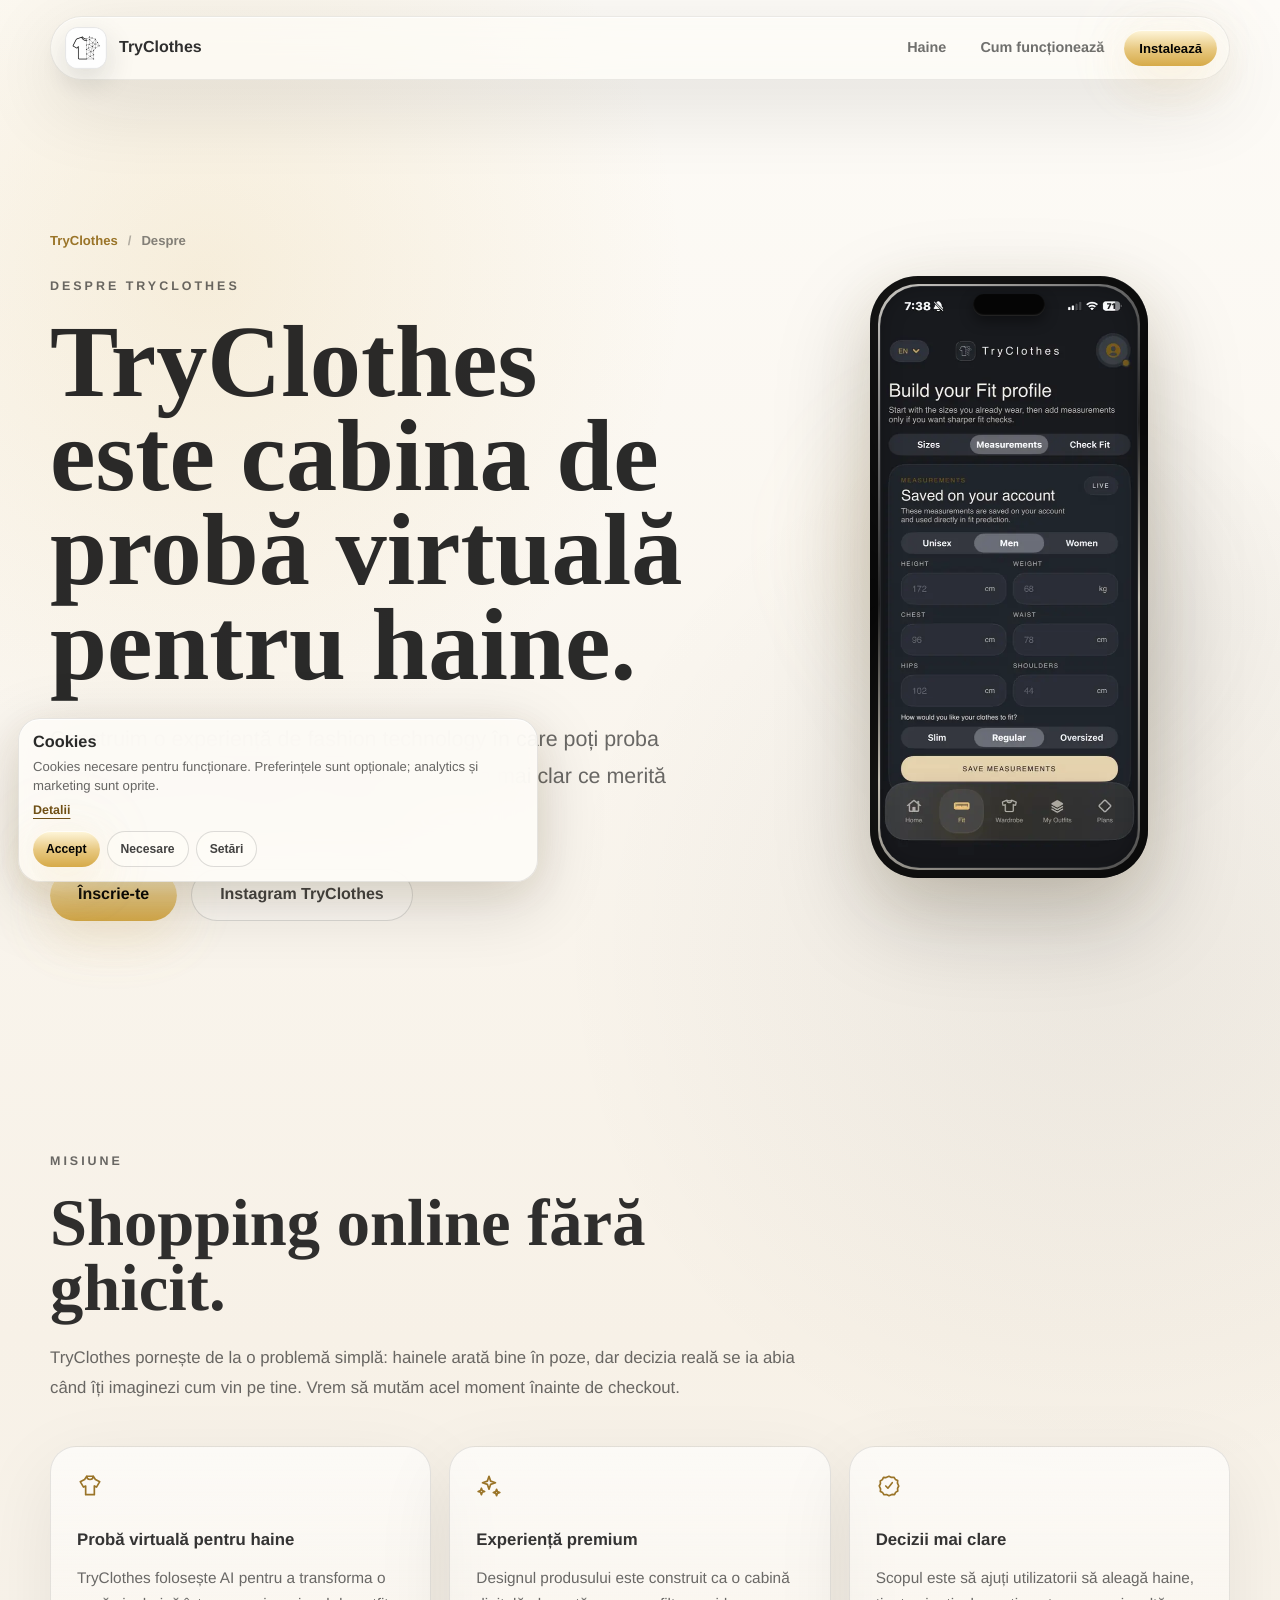
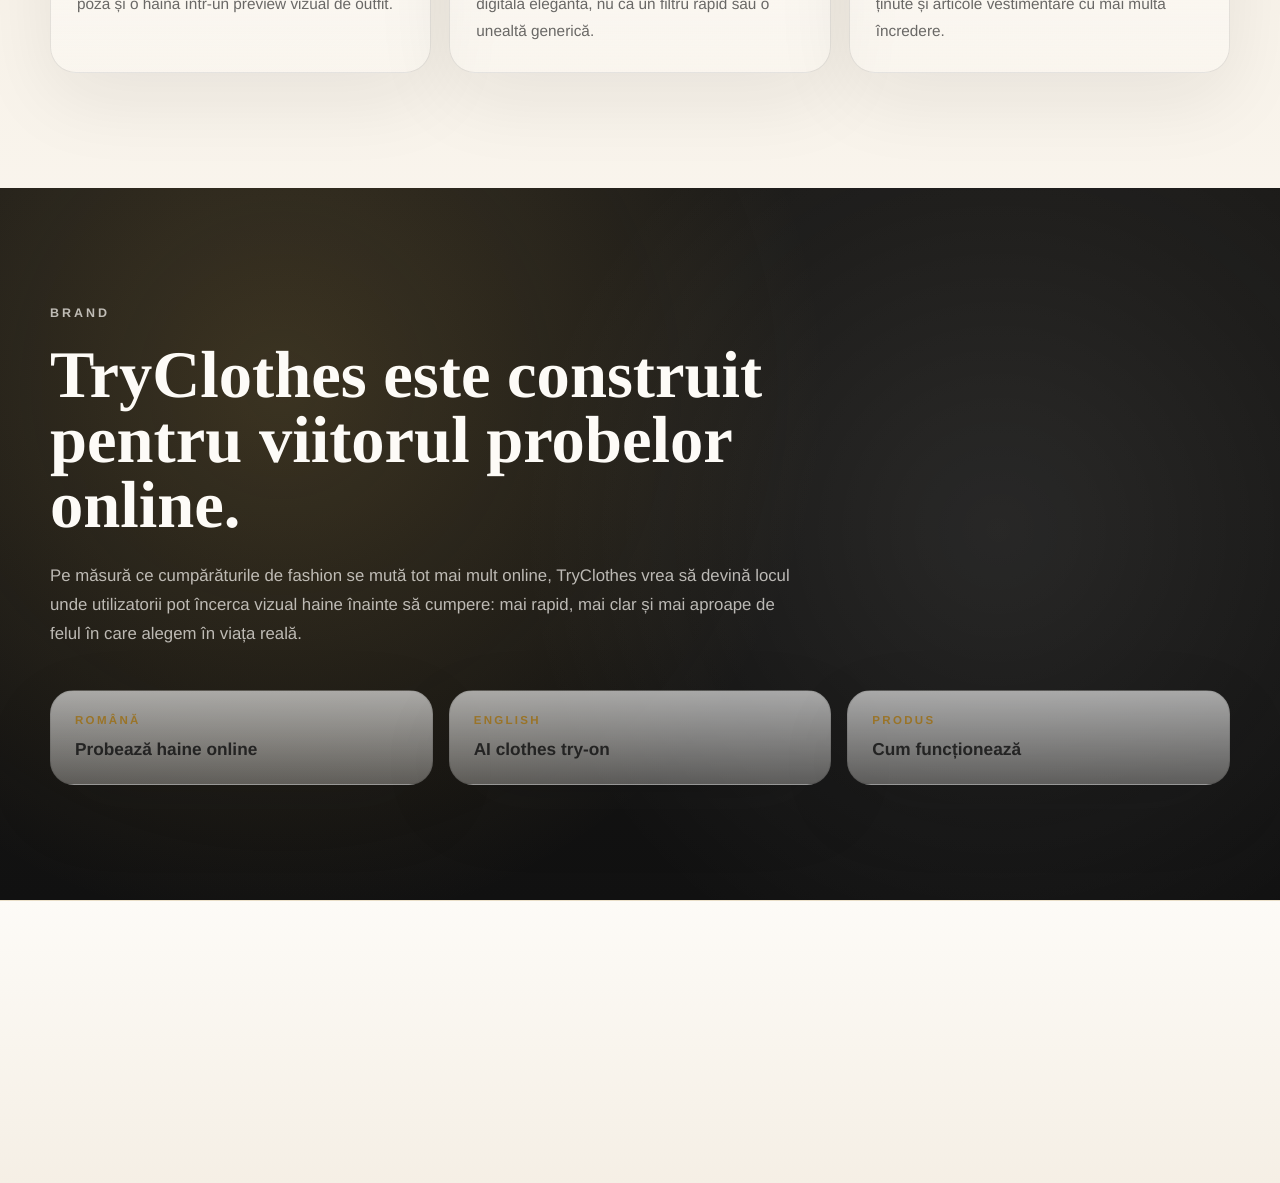
==== commit 44227c9b: "Use versioned favicon links" ====
--- a/about/index.html
+++ b/about/index.html
@@ -24,10 +24,7 @@
     <meta name="twitter:description" content="Brandul TryClothes și misiunea din spatele aplicației AI de probă virtuală pentru haine.">
     <meta name="twitter:image" content="https://try-clothes.com/og-image.png">
 
-    <link rel="icon" href="/favicon.ico" sizes="any">
-    <link rel="icon" type="image/png" href="/favicon-48x48.png">
-    <link rel="apple-touch-icon" href="/apple-touch-icon.png">
-    <link rel="shortcut icon" href="/favicon.ico?v=20260527">
+    <link rel="icon" href="/favicon.ico?v=20260527" sizes="any">
     <link rel="icon" type="image/png" sizes="48x48" href="/favicon-48x48.png?v=20260527">
     <link rel="apple-touch-icon" href="/apple-touch-icon.png?v=20260527">
     <link rel="stylesheet" href="../styles.bundle.css?v=20260525chromenoherospaced">
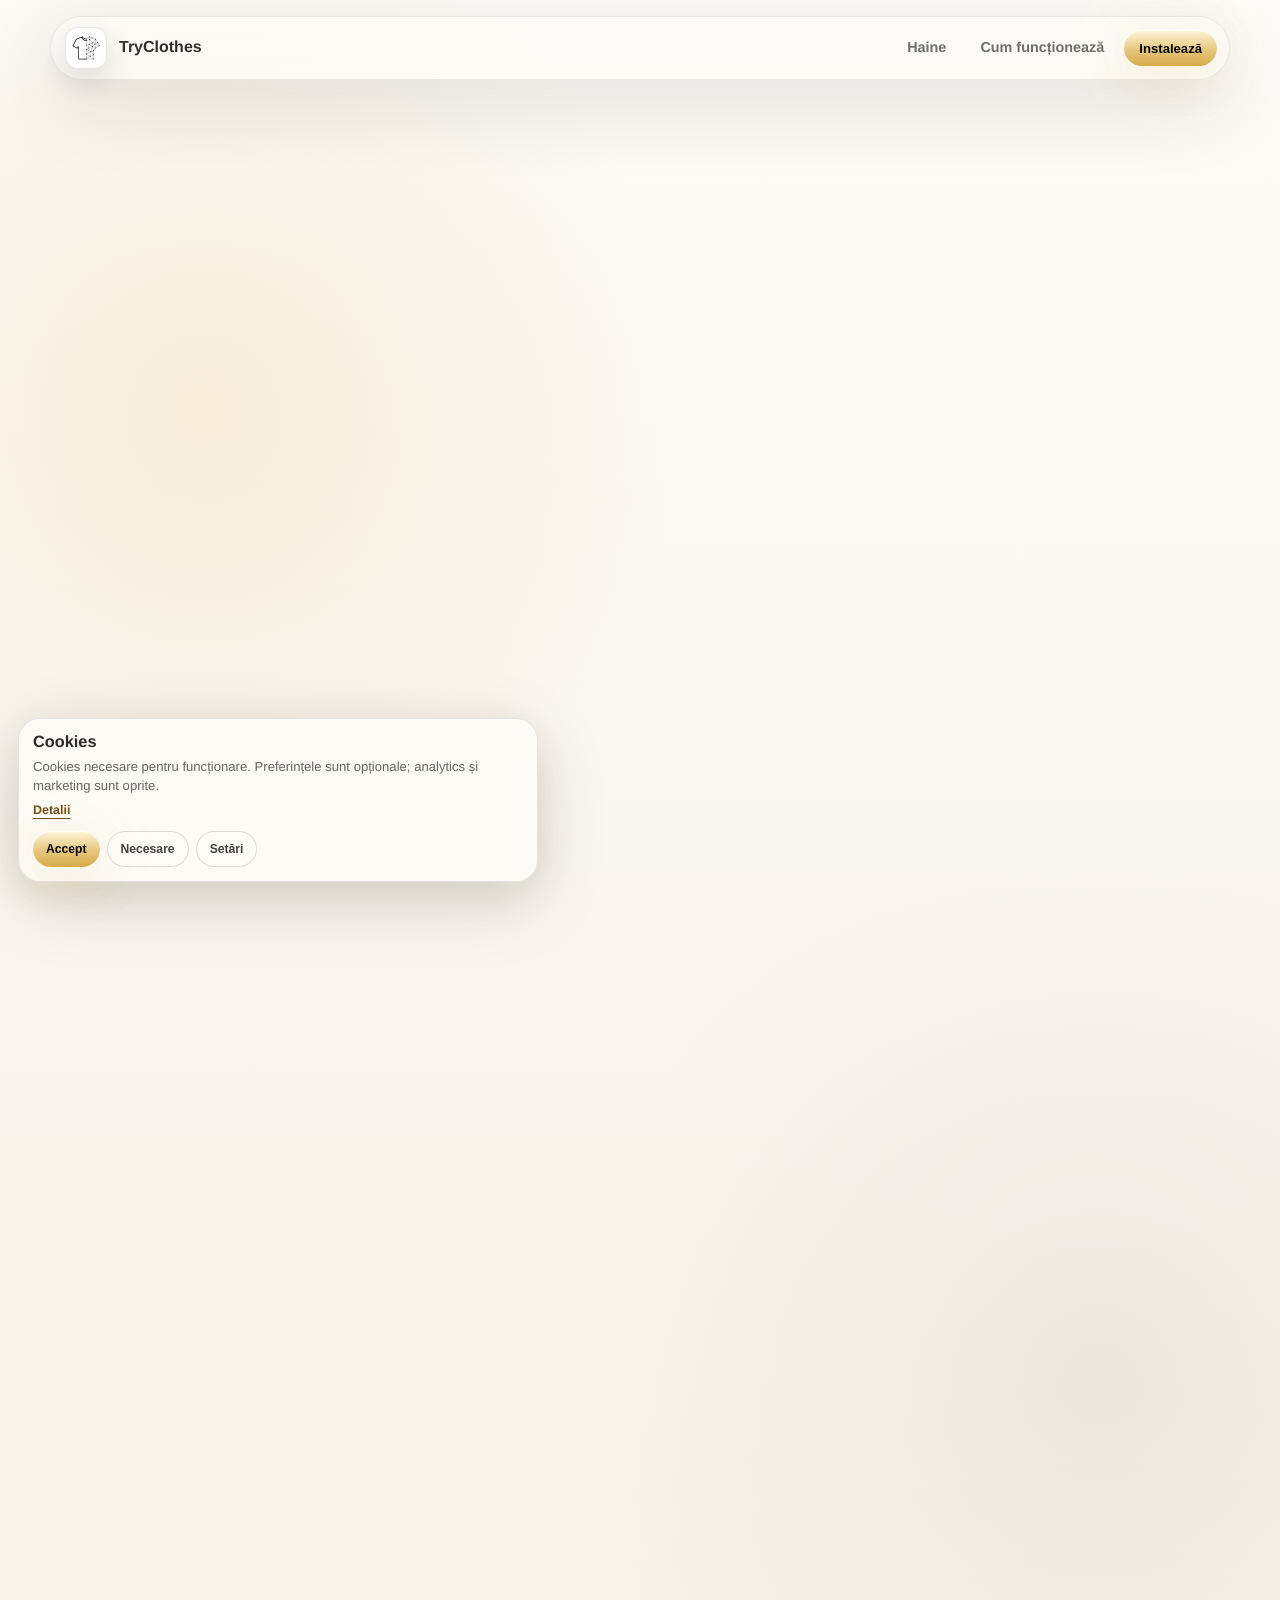
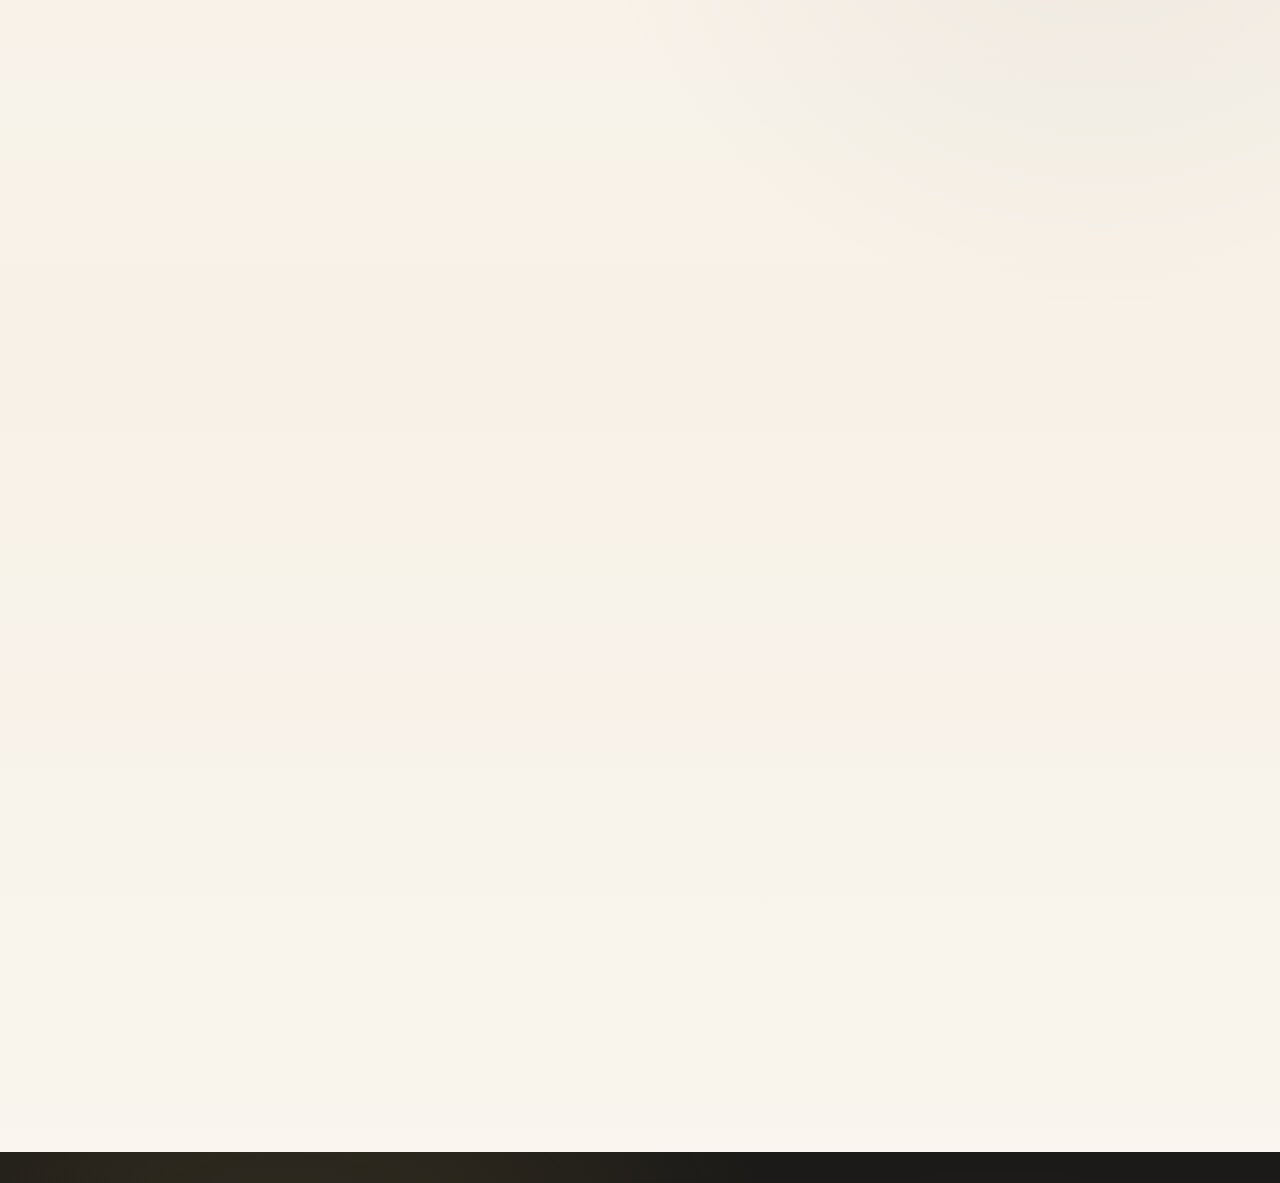
==== commit 3780c624: "Add visible tab favicon" ====
--- a/about/index.html
+++ b/about/index.html
@@ -24,9 +24,9 @@
     <meta name="twitter:description" content="Brandul TryClothes și misiunea din spatele aplicației AI de probă virtuală pentru haine.">
     <meta name="twitter:image" content="https://try-clothes.com/og-image.png">
 
-    <link rel="icon" href="/favicon.ico?v=20260527" sizes="any">
-    <link rel="icon" type="image/png" sizes="48x48" href="/favicon-48x48.png?v=20260527">
-    <link rel="apple-touch-icon" href="/apple-touch-icon.png?v=20260527">
+    <link rel="icon" type="image/png" sizes="48x48" href="/favicon-tab-48.png?v=20260527b">
+    <link rel="icon" href="/favicon.ico?v=20260527b" sizes="any">
+    <link rel="apple-touch-icon" href="/apple-touch-icon.png?v=20260527b">
     <link rel="stylesheet" href="../styles.bundle.css?v=20260525chromenoherospaced">
     <script src="../icons.js?v=20260523tbt6" defer></script>
     <script src="../cookie-consent.js?v=20260525cookies" defer></script>
